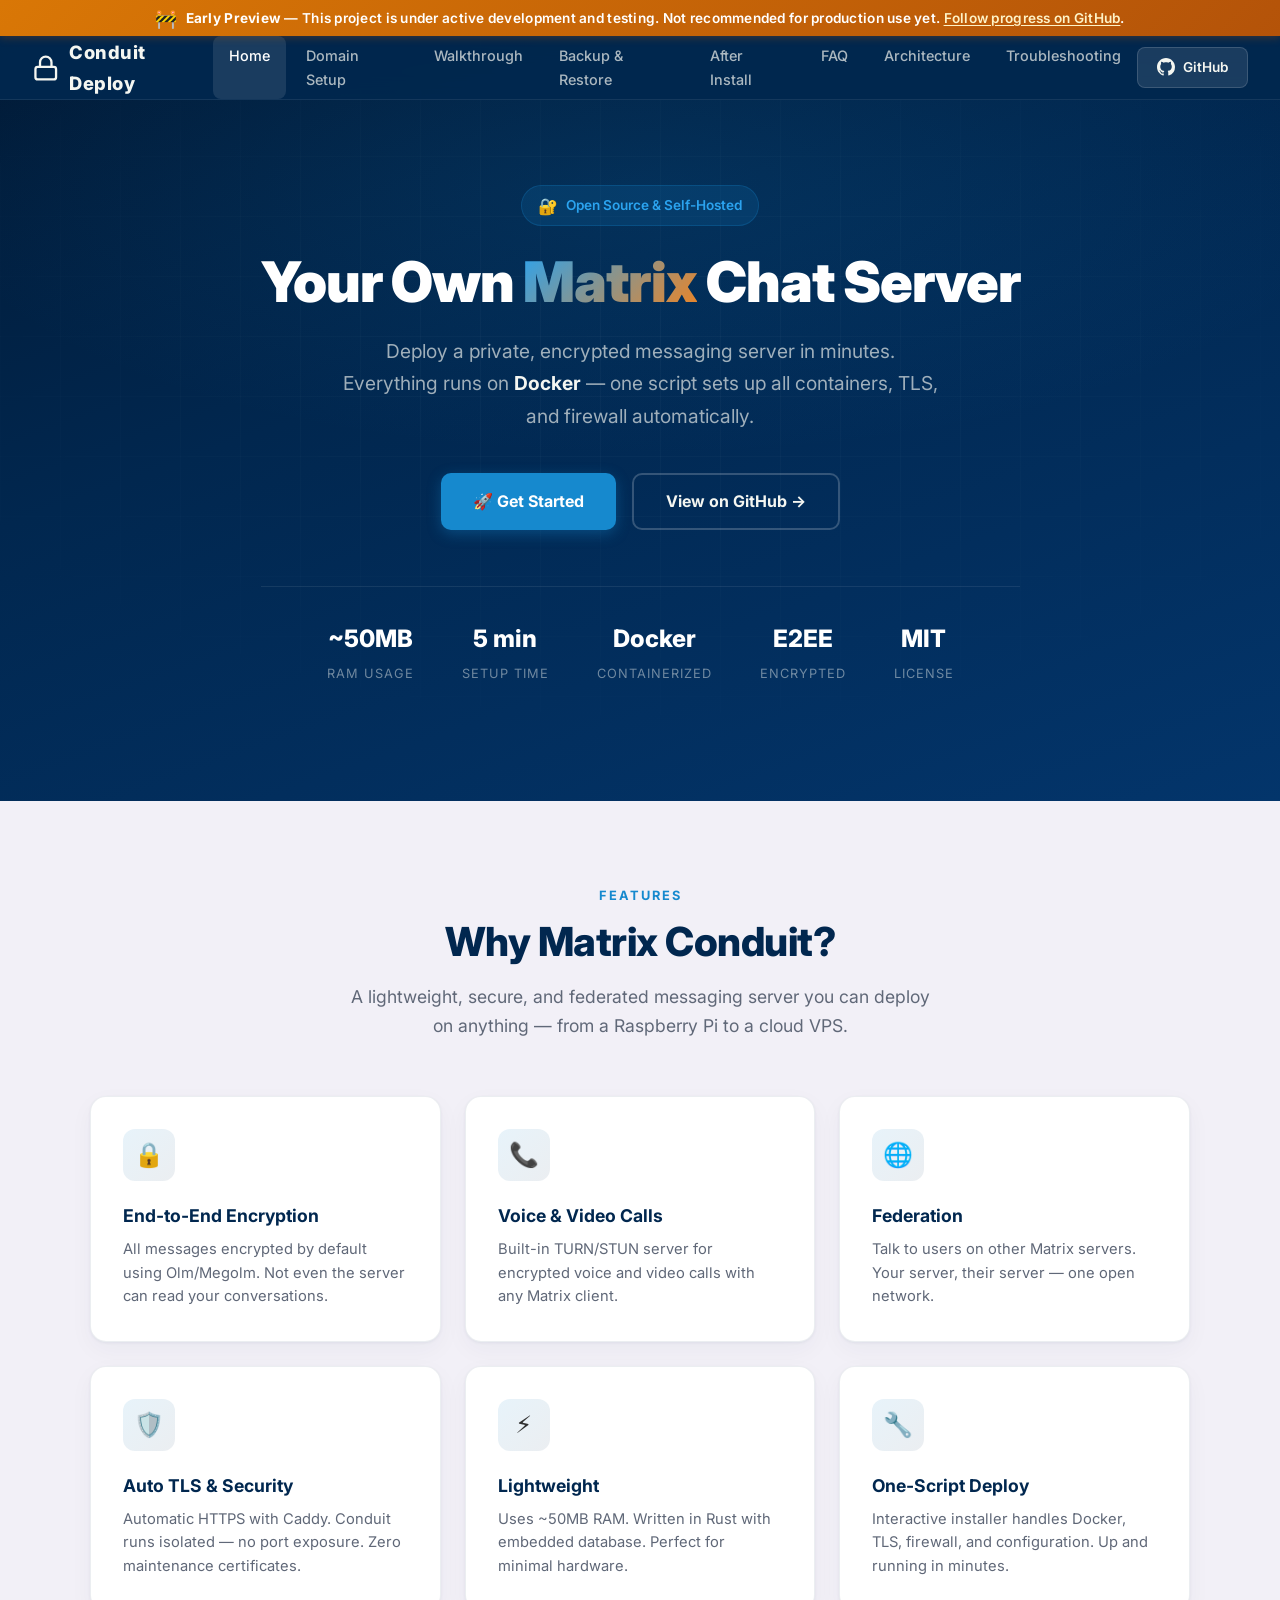
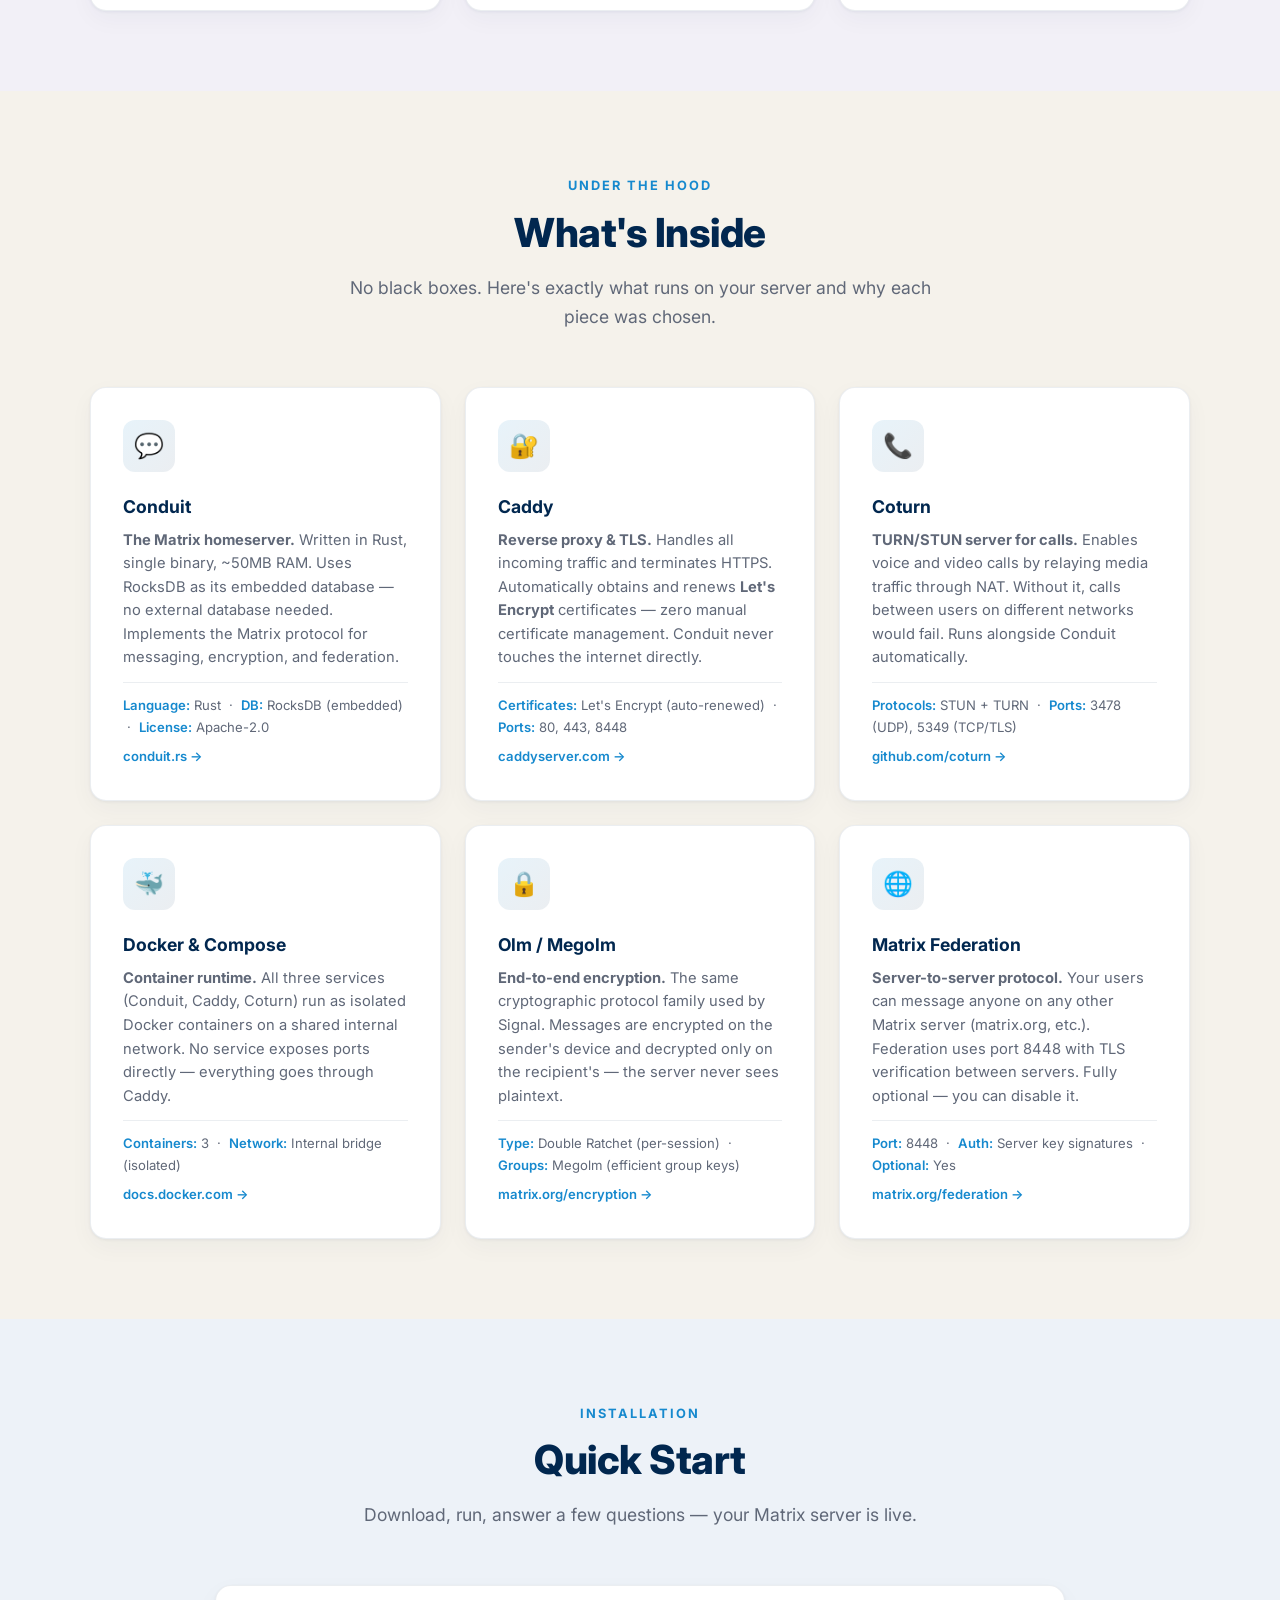
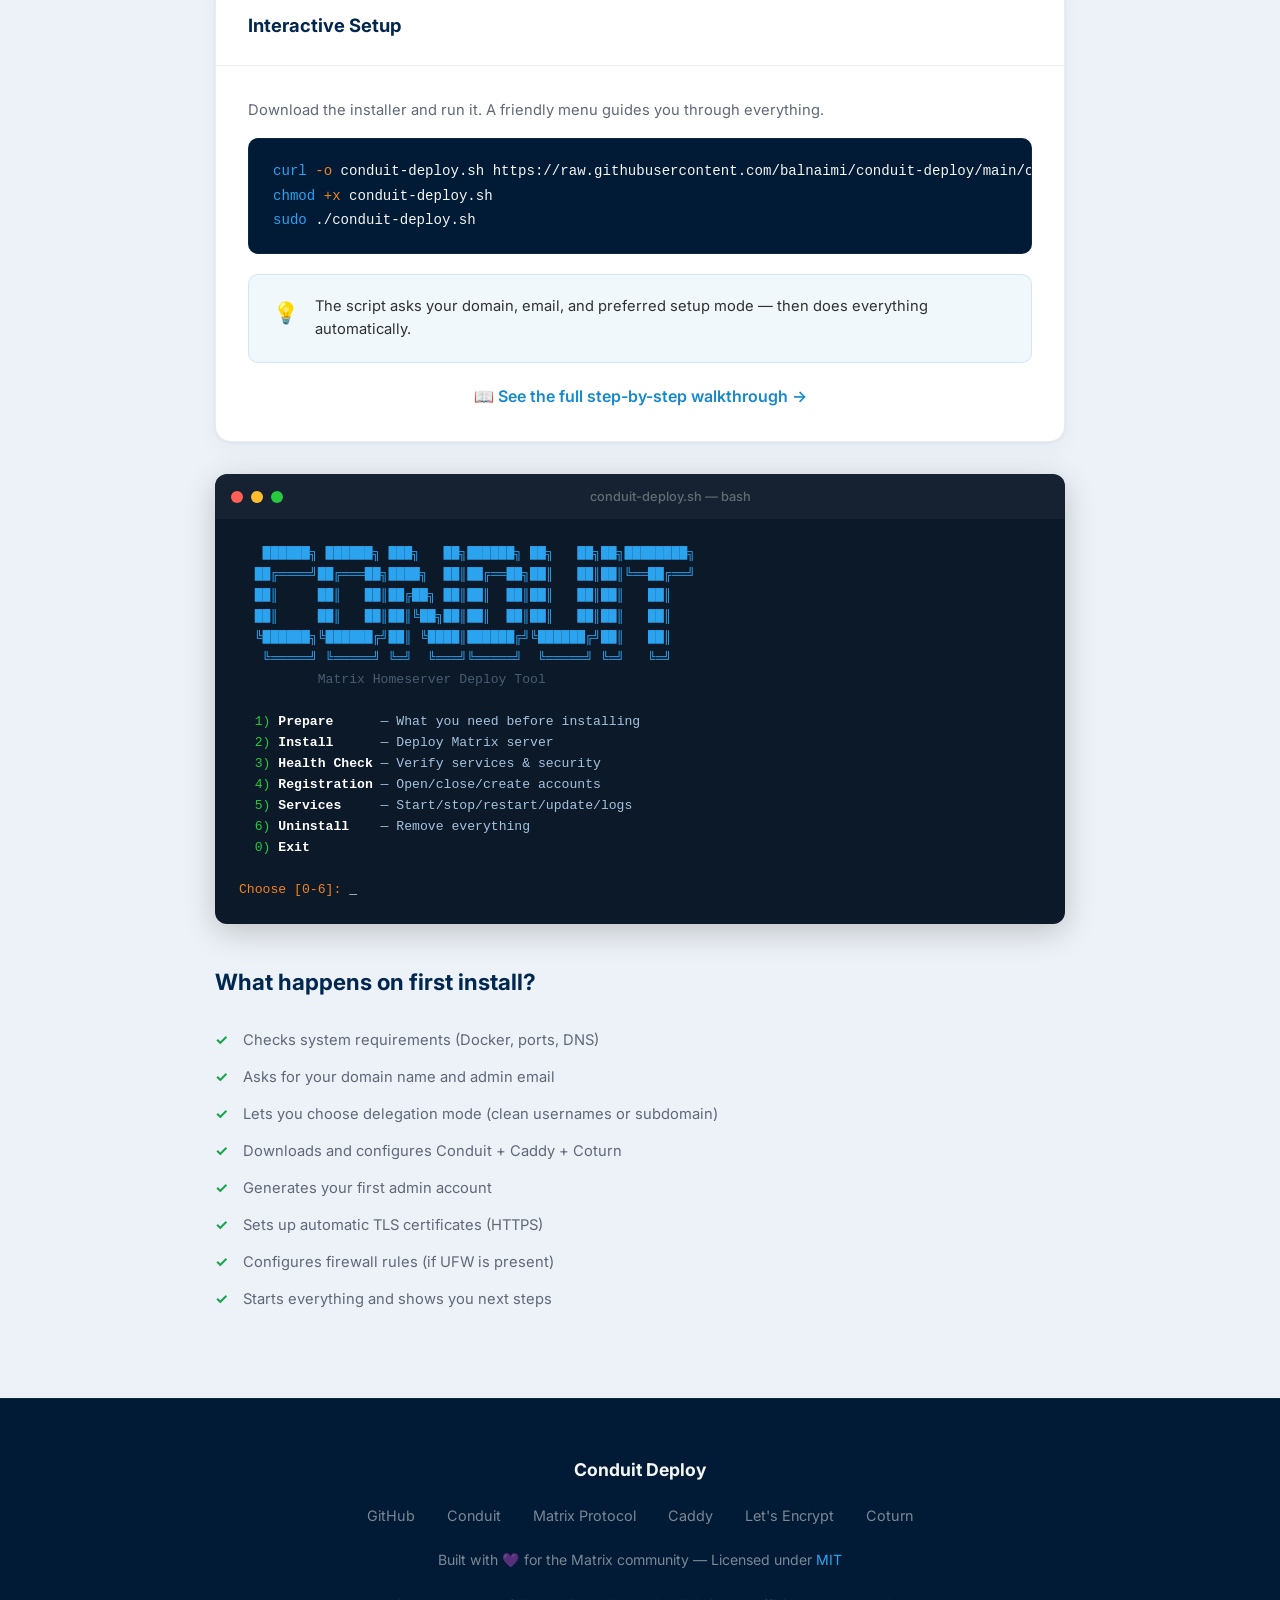
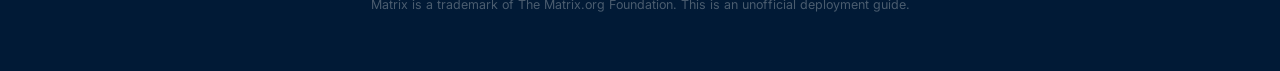
==== docs/index.html @ 2a4eeead "docs: add Backup & Restore page with two scenarios New page covering: - What's in a backup (table of" ====
<!DOCTYPE html>
<html lang="en">
<head>
<meta charset="UTF-8">
<meta name="viewport" content="width=device-width, initial-scale=1.0">
<title>Matrix Conduit Server — Self-Hosted Secure Chat</title>
<meta name="description" content="Deploy your own private Matrix messaging server in minutes. E2EE, voice/video calls, federation — one script, fully automated.">
<link rel="preconnect" href="https://fonts.googleapis.com">
<link rel="preconnect" href="https://fonts.gstatic.com" crossorigin>
<link href="https://fonts.googleapis.com/css2?family=Inter:wght@300;400;500;600;700;800;900&display=swap" rel="stylesheet">
<link rel="stylesheet" href="style.css">
</head>
<body>

<!-- PREVIEW BANNER -->
<div class="preview-banner">
  <span class="banner-icon">🚧</span>
  <span class="banner-text"><strong>Early Preview</strong> — This project is under active development and testing. Not recommended for production use yet. <a href="https://github.com/balnaimi/conduit-deploy">Follow progress on GitHub</a>.</span>
</div>


<!-- NAVBAR -->
<nav class="navbar" id="navbar">
  <div class="nav-brand">
    <svg viewBox="0 0 24 24" fill="none" stroke="currentColor" stroke-width="2" stroke-linecap="round" stroke-linejoin="round"><rect x="3" y="11" width="18" height="11" rx="2" ry="2"/><path d="M7 11V7a5 5 0 0 1 10 0v4"/></svg>
    Conduit Deploy
  </div>
  <div class="nav-links" id="navLinks">
    <a href="index.html" class="active">Home</a>
    <a href="domain.html">Domain Setup</a>
    <a href="walkthrough.html">Walkthrough</a>
    <a href="backup-restore.html">Backup &amp; Restore</a>
    <a href="after-install.html">After Install</a>
    <a href="faq.html">FAQ</a>
    <a href="architecture.html">Architecture</a>
    <a href="troubleshooting.html">Troubleshooting</a>
  </div>
  <a href="https://github.com/balnaimi/conduit-deploy" target="_blank" class="nav-github">
    <svg width="18" height="18" viewBox="0 0 24 24" fill="currentColor"><path d="M12 0C5.37 0 0 5.37 0 12c0 5.31 3.435 9.795 8.205 11.385.6.105.825-.255.825-.57 0-.285-.015-1.23-.015-2.235-3.015.555-3.795-.735-4.035-1.41-.135-.345-.72-1.41-1.23-1.695-.42-.225-1.02-.78-.015-.795.945-.015 1.62.87 1.845 1.23 1.08 1.815 2.805 1.305 3.495.99.105-.78.42-1.305.765-1.605-2.67-.3-5.46-1.335-5.46-5.925 0-1.305.465-2.385 1.23-3.225-.12-.3-.54-1.53.12-3.18 0 0 1.005-.315 3.3 1.23.96-.27 1.98-.405 3-.405s2.04.135 3 .405c2.295-1.56 3.3-1.23 3.3-1.23.66 1.65.24 2.88.12 3.18.765.84 1.23 1.905 1.23 3.225 0 4.605-2.805 5.625-5.475 5.925.435.375.81 1.095.81 2.22 0 1.605-.015 2.895-.015 3.3 0 .315.225.69.825.57A12.02 12.02 0 0024 12c0-6.63-5.37-12-12-12z"/></svg>
    GitHub
  </a>
  <div class="hamburger" id="hamburger" onclick="toggleNav()">
    <span></span><span></span><span></span>
  </div>
</nav>

<!-- HERO -->
<section class="hero" id="hero">
  <div class="hero-grid"></div>
  <div class="hero-content">
    <div class="hero-badge"><span>🔐</span> Open Source & Self-Hosted</div>
    <h1>Your Own <span class="accent">Matrix</span> Chat Server</h1>
    <p class="hero-desc">Deploy a private, encrypted messaging server in minutes. Everything runs on <strong style="color:var(--text-light);">Docker</strong> — one script sets up all containers, TLS, and firewall automatically.</p>
    <div class="hero-actions">
      <a href="#quickstart" class="btn btn-primary">🚀 Get Started</a>
      <a href="https://github.com/balnaimi/conduit-deploy" target="_blank" class="btn btn-outline">View on GitHub →</a>
    </div>
    <div class="hero-stats">
      <div class="hero-stat">
        <div class="hero-stat-value">~50MB</div>
        <div class="hero-stat-label">RAM Usage</div>
      </div>
      <div class="hero-stat">
        <div class="hero-stat-value">5 min</div>
        <div class="hero-stat-label">Setup Time</div>
      </div>
      <div class="hero-stat">
        <div class="hero-stat-value">Docker</div>
        <div class="hero-stat-label">Containerized</div>
      </div>
      <div class="hero-stat">
        <div class="hero-stat-value">E2EE</div>
        <div class="hero-stat-label">Encrypted</div>
      </div>
      <div class="hero-stat">
        <div class="hero-stat-value">MIT</div>
        <div class="hero-stat-label">License</div>
      </div>
    </div>
  </div>
</section>

<!-- FEATURES -->
<section class="section section-soft" id="features">
  <div class="container">
    <div class="section-header">
      <div class="section-label">Features</div>
      <h2 class="section-title">Why Matrix Conduit?</h2>
      <p class="section-desc">A lightweight, secure, and federated messaging server you can deploy on anything — from a Raspberry Pi to a cloud VPS.</p>
    </div>
    <div class="features-grid">
      <div class="feature-card">
        <div class="feature-icon">🔒</div>
        <h3>End-to-End Encryption</h3>
        <p>All messages encrypted by default using Olm/Megolm. Not even the server can read your conversations.</p>
      </div>
      <div class="feature-card">
        <div class="feature-icon">📞</div>
        <h3>Voice & Video Calls</h3>
        <p>Built-in TURN/STUN server for encrypted voice and video calls with any Matrix client.</p>
      </div>
      <div class="feature-card">
        <div class="feature-icon">🌐</div>
        <h3>Federation</h3>
        <p>Talk to users on other Matrix servers. Your server, their server — one open network.</p>
      </div>
      <div class="feature-card">
        <div class="feature-icon">🛡️</div>
        <h3>Auto TLS & Security</h3>
        <p>Automatic HTTPS with Caddy. Conduit runs isolated — no port exposure. Zero maintenance certificates.</p>
      </div>
      <div class="feature-card">
        <div class="feature-icon">⚡</div>
        <h3>Lightweight</h3>
        <p>Uses ~50MB RAM. Written in Rust with embedded database. Perfect for minimal hardware.</p>
      </div>
      <div class="feature-card">
        <div class="feature-icon">🔧</div>
        <h3>One-Script Deploy</h3>
        <p>Interactive installer handles Docker, TLS, firewall, and configuration. Up and running in minutes.</p>
      </div>
    </div>
  </div>
</section>

<!-- TECH STACK -->
<section class="section section-warm" id="stack">
  <div class="container">
    <div class="section-header">
      <div class="section-label">Under the Hood</div>
      <h2 class="section-title">What's Inside</h2>
      <p class="section-desc">No black boxes. Here's exactly what runs on your server and why each piece was chosen.</p>
    </div>
    <div class="features-grid">
      <div class="feature-card">
        <div class="feature-icon">💬</div>
        <h3>Conduit</h3>
        <p><strong>The Matrix homeserver.</strong> Written in Rust, single binary, ~50MB RAM. Uses RocksDB as its embedded database — no external database needed. Implements the Matrix protocol for messaging, encryption, and federation.</p>
        <div style="margin-top:0.75rem;padding-top:0.75rem;border-top:1px solid var(--card-border);font-size:0.82rem;color:var(--text-dim);">
          <span style="color:var(--blue);font-weight:600;">Language:</span> Rust &nbsp;·&nbsp;
          <span style="color:var(--blue);font-weight:600;">DB:</span> RocksDB (embedded) &nbsp;·&nbsp;
          <span style="color:var(--blue);font-weight:600;">License:</span> Apache-2.0
          <div style="margin-top:0.5rem;"><a href="https://conduit.rs/" target="_blank" style="color:var(--blue);text-decoration:none;font-weight:600;">conduit.rs →</a></div>
        </div>
      </div>
      <div class="feature-card">
        <div class="feature-icon">🔐</div>
        <h3>Caddy</h3>
        <p><strong>Reverse proxy & TLS.</strong> Handles all incoming traffic and terminates HTTPS. Automatically obtains and renews <strong>Let's Encrypt</strong> certificates — zero manual certificate management. Conduit never touches the internet directly.</p>
        <div style="margin-top:0.75rem;padding-top:0.75rem;border-top:1px solid var(--card-border);font-size:0.82rem;color:var(--text-dim);">
          <span style="color:var(--blue);font-weight:600;">Certificates:</span> Let's Encrypt (auto-renewed) &nbsp;·&nbsp;
          <span style="color:var(--blue);font-weight:600;">Ports:</span> 80, 443, 8448
          <div style="margin-top:0.5rem;"><a href="https://caddyserver.com/" target="_blank" style="color:var(--blue);text-decoration:none;font-weight:600;">caddyserver.com →</a></div>
        </div>
      </div>
      <div class="feature-card">
        <div class="feature-icon">📞</div>
        <h3>Coturn</h3>
        <p><strong>TURN/STUN server for calls.</strong> Enables voice and video calls by relaying media traffic through NAT. Without it, calls between users on different networks would fail. Runs alongside Conduit automatically.</p>
        <div style="margin-top:0.75rem;padding-top:0.75rem;border-top:1px solid var(--card-border);font-size:0.82rem;color:var(--text-dim);">
          <span style="color:var(--blue);font-weight:600;">Protocols:</span> STUN + TURN &nbsp;·&nbsp;
          <span style="color:var(--blue);font-weight:600;">Ports:</span> 3478 (UDP), 5349 (TCP/TLS)
          <div style="margin-top:0.5rem;"><a href="https://github.com/coturn/coturn" target="_blank" style="color:var(--blue);text-decoration:none;font-weight:600;">github.com/coturn →</a></div>
        </div>
      </div>
      <div class="feature-card">
        <div class="feature-icon">🐳</div>
        <h3>Docker & Compose</h3>
        <p><strong>Container runtime.</strong> All three services (Conduit, Caddy, Coturn) run as isolated Docker containers on a shared internal network. No service exposes ports directly — everything goes through Caddy.</p>
        <div style="margin-top:0.75rem;padding-top:0.75rem;border-top:1px solid var(--card-border);font-size:0.82rem;color:var(--text-dim);">
          <span style="color:var(--blue);font-weight:600;">Containers:</span> 3 &nbsp;·&nbsp;
          <span style="color:var(--blue);font-weight:600;">Network:</span> Internal bridge (isolated)
          <div style="margin-top:0.5rem;"><a href="https://docs.docker.com/compose/" target="_blank" style="color:var(--blue);text-decoration:none;font-weight:600;">docs.docker.com →</a></div>
        </div>
      </div>
      <div class="feature-card">
        <div class="feature-icon">🔒</div>
        <h3>Olm / Megolm</h3>
        <p><strong>End-to-end encryption.</strong> The same cryptographic protocol family used by Signal. Messages are encrypted on the sender's device and decrypted only on the recipient's — the server never sees plaintext.</p>
        <div style="margin-top:0.75rem;padding-top:0.75rem;border-top:1px solid var(--card-border);font-size:0.82rem;color:var(--text-dim);">
          <span style="color:var(--blue);font-weight:600;">Type:</span> Double Ratchet (per-session) &nbsp;·&nbsp;
          <span style="color:var(--blue);font-weight:600;">Groups:</span> Megolm (efficient group keys)
          <div style="margin-top:0.5rem;"><a href="https://matrix.org/docs/matrix-concepts/end-to-end-encryption/" target="_blank" style="color:var(--blue);text-decoration:none;font-weight:600;">matrix.org/encryption →</a></div>
        </div>
      </div>
      <div class="feature-card">
        <div class="feature-icon">🌐</div>
        <h3>Matrix Federation</h3>
        <p><strong>Server-to-server protocol.</strong> Your users can message anyone on any other Matrix server (matrix.org, etc.). Federation uses port 8448 with TLS verification between servers. Fully optional — you can disable it.</p>
        <div style="margin-top:0.75rem;padding-top:0.75rem;border-top:1px solid var(--card-border);font-size:0.82rem;color:var(--text-dim);">
          <span style="color:var(--blue);font-weight:600;">Port:</span> 8448 &nbsp;·&nbsp;
          <span style="color:var(--blue);font-weight:600;">Auth:</span> Server key signatures &nbsp;·&nbsp;
          <span style="color:var(--blue);font-weight:600;">Optional:</span> Yes
          <div style="margin-top:0.5rem;"><a href="https://matrix.org/docs/matrix-concepts/elements-of-matrix/#federation" target="_blank" style="color:var(--blue);text-decoration:none;font-weight:600;">matrix.org/federation →</a></div>
        </div>
      </div>
    </div>
  </div>
</section>

<!-- QUICK START -->
<section class="section section-cool" id="quickstart">
  <div class="container-sm">
    <div class="section-header">
      <div class="section-label">Installation</div>
      <h2 class="section-title">Quick Start</h2>
      <p class="section-desc">Download, run, answer a few questions — your Matrix server is live.</p>
    </div>

    <div class="install-card">
      <div class="install-card-header">
        <h3>Interactive Setup</h3>
      </div>
      <div class="install-card-body">
        <p style="color:var(--text-dim);margin-bottom:1rem;font-size:0.92rem;">Download the installer and run it. A friendly menu guides you through everything.</p>
        <pre class="code-block"><span class="cmd">curl</span> <span class="flag">-o</span> conduit-deploy.sh https://raw.githubusercontent.com/balnaimi/conduit-deploy/main/conduit-deploy.sh
<span class="cmd">chmod</span> <span class="flag">+x</span> conduit-deploy.sh
<span class="cmd">sudo</span> ./conduit-deploy.sh</pre>
        <div class="callout callout-info">
          <div class="callout-icon">💡</div>
          <div>The script asks your domain, email, and preferred setup mode — then does everything automatically.</div>
        </div>
        <div style="margin-top:1rem;text-align:center;">
          <a href="walkthrough.html" style="color:var(--blue);font-weight:600;">📖 See the full step-by-step walkthrough →</a>
        </div>
      </div>
    </div>

    <div class="terminal">
      <div class="terminal-bar">
        <div class="terminal-dot red"></div>
        <div class="terminal-dot yellow"></div>
        <div class="terminal-dot green"></div>
        <div class="terminal-title">conduit-deploy.sh — bash</div>
      </div>
      <div class="terminal-body"><span class="t-blue">   ██████╗ ██████╗ ███╗   ██╗██████╗ ██╗   ██╗██╗████████╗</span>
<span class="t-blue">  ██╔════╝██╔═══██╗████╗  ██║██╔══██╗██║   ██║██║╚══██╔══╝</span>
<span class="t-blue">  ██║     ██║   ██║██╔██╗ ██║██║  ██║██║   ██║██║   ██║</span>
<span class="t-blue">  ██║     ██║   ██║██║╚██╗██║██║  ██║██║   ██║██║   ██║</span>
<span class="t-blue">  ╚██████╗╚██████╔╝██║ ╚████║██████╔╝╚██████╔╝██║   ██║</span>
<span class="t-blue">   ╚═════╝ ╚═════╝ ╚═╝  ╚═══╝╚═════╝  ╚═════╝ ╚═╝   ╚═╝</span>
          <span class="t-dim">Matrix Homeserver Deploy Tool</span>

  <span class="t-green">1)</span> <span class="t-white">Prepare</span>      — What you need before installing
  <span class="t-green">2)</span> <span class="t-white">Install</span>      — Deploy Matrix server
  <span class="t-green">3)</span> <span class="t-white">Health Check</span> — Verify services & security
  <span class="t-green">4)</span> <span class="t-white">Registration</span> — Open/close/create accounts
  <span class="t-green">5)</span> <span class="t-white">Services</span>     — Start/stop/restart/update/logs
  <span class="t-green">6)</span> <span class="t-white">Uninstall</span>    — Remove everything
  <span class="t-green">0)</span> <span class="t-white">Exit</span>

<span class="t-orange">Choose [0-6]:</span> <span class="t-white">_</span></div>
    </div>

    <h3 class="subtitle">What happens on first install?</h3>
    <ul class="checklist">
      <li>Checks system requirements (Docker, ports, DNS)</li>
      <li>Asks for your domain name and admin email</li>
      <li>Lets you choose delegation mode (clean usernames or subdomain)</li>
      <li>Downloads and configures Conduit + Caddy + Coturn</li>
      <li>Generates your first admin account</li>
      <li>Sets up automatic TLS certificates (HTTPS)</li>
      <li>Configures firewall rules (if UFW is present)</li>
      <li>Starts everything and shows you next steps</li>
    </ul>
  </div>
</section>

<!-- FOOTER -->
<footer class="footer">
  <div class="footer-brand">Conduit Deploy</div>
  <div class="footer-links">
    <a href="https://github.com/balnaimi/conduit-deploy" target="_blank">GitHub</a>
    <a href="https://conduit.rs/" target="_blank">Conduit</a>
    <a href="https://matrix.org/" target="_blank">Matrix Protocol</a>
    <a href="https://caddyserver.com/" target="_blank">Caddy</a>
    <a href="https://letsencrypt.org/" target="_blank">Let's Encrypt</a>
    <a href="https://github.com/coturn/coturn" target="_blank">Coturn</a>
  </div>
  <p style="font-size:0.88rem;">Built with 💜 for the Matrix community — Licensed under <a href="https://opensource.org/licenses/MIT" target="_blank">MIT</a></p>
  <p class="footer-copy">Matrix is a trademark of The Matrix.org Foundation. This is an unofficial deployment guide.</p>
</footer>

<div class="toast" id="toast"></div>

<script>
// NAVBAR SCROLL
const navbar = document.getElementById('navbar');
window.addEventListener('scroll', () => {
  navbar.classList.toggle('scrolled', window.scrollY > 20);
});

// MOBILE NAV
function toggleNav() {
  document.getElementById('navLinks').classList.toggle('open');
}

// SMOOTH SCROLL (close mobile nav)
document.querySelectorAll('.nav-links a').forEach(a => {
  a.addEventListener('click', () => {
    document.getElementById('navLinks').classList.remove('open');
  });
});

// COPY BUTTONS
document.addEventListener('DOMContentLoaded', () => {
  document.querySelectorAll('.code-block').forEach(block => {
    const btn = document.createElement('button');
    btn.className = 'copy-btn';
    btn.textContent = '📋 Copy';
    btn.onclick = () => {
      const text = block.textContent.replace('📋 Copy', '').replace('✅ Copied!', '').trim();
      navigator.clipboard.writeText(text).then(() => {
        btn.textContent = '✅ Copied!';
        setTimeout(() => { btn.textContent = '📋 Copy'; }, 2000);
      });
    };
    block.appendChild(btn);
  });
});

// TOAST
function showToast(msg) {
  const t = document.getElementById('toast');
  t.textContent = msg;
  t.classList.add('show');
  setTimeout(() => t.classList.remove('show'), 2500);
}
</script>
</body>
</html>
---- docs/style.css ----
:root {
  --navy: #01274f;
  --navy-deep: #011a36;
  --navy-light: #03356b;
  --blue: #1689ce;
  --blue-light: #2ba3ef;
  --blue-dim: #0e6aa3;
  --blue-glow: rgba(22,137,206,0.15);
  --orange: #d46e13;
  --orange-light: #f08422;
  --bg: #f8f7fc;
  --bg-alt: #f0edf6;
  --bg-warm: #f5f2eb;
  --bg-cool: #edf2f8;
  --bg-soft: #f2f0f7;
  --bg-dark: #01274f;
  --card-bg: #ffffff;
  --card-border: rgba(1,39,79,0.08);
  --card-shadow: 0 1px 3px rgba(1,39,79,0.06), 0 8px 24px rgba(1,39,79,0.04);
  --card-shadow-hover: 0 4px 12px rgba(1,39,79,0.08), 0 16px 40px rgba(1,39,79,0.08);
  --text: #303030;
  --text-dim: #606878;
  --text-light: #F4F6F1;
  --success: #16a34a;
  --danger: #dc2626;
  --warning: #d97706;
  --radius: 12px;
  --radius-lg: 16px;
  /* Preview banner height — set to 0 when removing banner from all pages */
  --banner-h: 36px;
}
.preview-banner {
  background: linear-gradient(135deg, #d97706 0%, #b45309 100%);
  color: #fff;
  text-align: center;
  padding: 0.6rem 1.5rem;
  font-size: 0.85rem;
  font-weight: 600;
  letter-spacing: 0.02em;
  position: fixed;
  top: 0;
  left: 0;
  right: 0;
  height: var(--banner-h);
  z-index: 1001;
  box-shadow: 0 2px 8px rgba(180,83,9,0.3);
  display: flex;
  align-items: center;
  justify-content: center;
}

/* Offset inline padding-tops on all pages for the banner */
.preview-banner ~ * [style*="padding-top"] {
  scroll-margin-top: var(--banner-h);
}
body {
  padding-top: var(--banner-h, 0);
}

.preview-banner .banner-icon {
  margin-right: 0.5rem;
  font-size: 1.1rem;
}
.preview-banner .banner-text {
  display: inline;
}
.preview-banner a {
  color: #fef3c7;
  text-decoration: underline;
  text-underline-offset: 2px;
}
.preview-banner a:hover {
  color: #fff;
}

* { margin: 0; padding: 0; box-sizing: border-box; }
html { scroll-behavior: smooth; }

body {
  background: var(--bg);
  color: var(--text);
  font-family: 'Inter', system-ui, -apple-system, sans-serif;
  line-height: 1.65;
  min-height: 100vh;
  -webkit-font-smoothing: antialiased;
}

a { color: var(--blue); text-decoration: none; }
a:hover { color: var(--blue-light); text-decoration: underline; }

/* ============================================
   NAVBAR
   ============================================ */
.navbar {
  position: fixed;
  top: var(--banner-h, 0); /* Below preview banner — set --banner-h to 0 when removing banner */
  left: 0;
  right: 0;
  z-index: 100;
  background: rgba(1,39,79,0.95);
  backdrop-filter: blur(12px);
  border-bottom: 1px solid rgba(255,255,255,0.08);
  padding: 0 2rem;
  height: 64px;
  display: flex;
  align-items: center;
  justify-content: space-between;
  transition: all 0.3s;
}
.navbar.scrolled {
  box-shadow: 0 4px 20px rgba(0,0,0,0.15);
}
.nav-brand {
  display: flex;
  align-items: center;
  gap: 0.6rem;
  font-weight: 800;
  font-size: 1.15rem;
  color: var(--text-light);
  letter-spacing: 0.5px;
}
.nav-brand svg {
  width: 28px;
  height: 28px;
}
.nav-links {
  display: flex;
  gap: 0.25rem;
}
.nav-links a {
  color: rgba(244,246,241,0.7);
  padding: 0.5rem 1rem;
  border-radius: 8px;
  font-size: 0.9rem;
  font-weight: 500;
  transition: all 0.2s;
  text-decoration: none;
}
.nav-links a:hover, .nav-links a.active {
  color: #fff;
  background: rgba(255,255,255,0.1);
  text-decoration: none;
}
.nav-github {
  display: inline-flex;
  align-items: center;
  gap: 0.5rem;
  padding: 0.5rem 1.2rem;
  background: rgba(255,255,255,0.1);
  border: 1px solid rgba(255,255,255,0.15);
  border-radius: 8px;
  color: var(--text-light) !important;
  font-weight: 600;
  font-size: 0.85rem;
  transition: all 0.2s;
}
.nav-github:hover {
  background: rgba(255,255,255,0.18);
  text-decoration: none !important;
}
.hamburger {
  display: none;
  flex-direction: column;
  gap: 5px;
  cursor: pointer;
  padding: 4px;
}
.hamburger span {
  display: block;
  width: 24px;
  height: 2px;
  background: var(--text-light);
  border-radius: 2px;
  transition: all 0.3s;
}

/* ============================================
   HERO
   ============================================ */
.hero {
  position: relative;
  min-height: 85vh;
  display: flex;
  align-items: center;
  justify-content: center;
  text-align: center;
  padding: 6rem 2rem 4rem;
  background: linear-gradient(160deg, var(--navy-deep) 0%, var(--navy) 40%, var(--navy-light) 100%);
  overflow: hidden;
}
.hero::before {
  content: '';
  position: absolute;
  inset: 0;
  background: radial-gradient(ellipse 80% 50% at 50% 20%, rgba(22,137,206,0.12) 0%, transparent 70%);
}
.hero-grid {
  position: absolute;
  inset: 0;
  background-image:
    linear-gradient(rgba(255,255,255,0.03) 1px, transparent 1px),
    linear-gradient(90deg, rgba(255,255,255,0.03) 1px, transparent 1px);
  background-size: 60px 60px;
  mask-image: radial-gradient(ellipse 70% 60% at 50% 40%, black, transparent);
}
.hero-content {
  position: relative;
  z-index: 2;
  max-width: 800px;
}
.hero-badge {
  display: inline-flex;
  align-items: center;
  gap: 0.5rem;
  padding: 0.4rem 1rem;
  background: rgba(22,137,206,0.15);
  border: 1px solid rgba(22,137,206,0.25);
  border-radius: 100px;
  color: var(--blue-light);
  font-size: 0.85rem;
  font-weight: 600;
  margin-bottom: 1.5rem;
}
.hero-badge span { font-size: 1rem; }
.hero h1 {
  font-size: 3.5rem;
  font-weight: 900;
  color: #fff;
  line-height: 1.15;
  margin-bottom: 1.25rem;
  letter-spacing: -1px;
}
.hero h1 .accent {
  background: linear-gradient(135deg, var(--blue-light), var(--orange-light));
  -webkit-background-clip: text;
  -webkit-text-fill-color: transparent;
  background-clip: text;
}
.hero-desc {
  font-size: 1.2rem;
  color: rgba(244,246,241,0.65);
  max-width: 600px;
  margin: 0 auto 2.5rem;
  font-weight: 400;
  line-height: 1.7;
}
.hero-actions {
  display: flex;
  gap: 1rem;
  justify-content: center;
  flex-wrap: wrap;
}
.btn {
  display: inline-flex;
  align-items: center;
  gap: 0.5rem;
  padding: 0.85rem 2rem;
  border-radius: 10px;
  font-size: 1rem;
  font-weight: 700;
  cursor: pointer;
  border: none;
  transition: all 0.25s;
  text-decoration: none;
}
.btn-primary {
  background: var(--blue);
  color: #fff;
  box-shadow: 0 4px 14px rgba(22,137,206,0.35);
}
.btn-primary:hover {
  background: var(--blue-light);
  transform: translateY(-2px);
  box-shadow: 0 6px 20px rgba(22,137,206,0.4);
  color: #fff;
  text-decoration: none;
}
.btn-outline {
  background: transparent;
  color: var(--text-light);
  border: 2px solid rgba(255,255,255,0.2);
}
.btn-outline:hover {
  border-color: rgba(255,255,255,0.4);
  background: rgba(255,255,255,0.05);
  color: #fff;
  text-decoration: none;
}
.hero-stats {
  display: flex;
  justify-content: center;
  gap: 3rem;
  margin-top: 3.5rem;
  padding-top: 2rem;
  border-top: 1px solid rgba(255,255,255,0.08);
}
.hero-stat {
  text-align: center;
}
.hero-stat-value {
  font-size: 1.5rem;
  font-weight: 800;
  color: #fff;
}
.hero-stat-label {
  font-size: 0.8rem;
  color: rgba(244,246,241,0.45);
  text-transform: uppercase;
  letter-spacing: 1px;
  margin-top: 0.25rem;
}

/* ============================================
   SECTIONS
   ============================================ */
.section {
  padding: 5rem 2rem;
}
.section-alt {
  background: var(--bg-alt);
}
.section-warm {
  background: var(--bg-warm);
}
.section-cool {
  background: var(--bg-cool);
}
.section-soft {
  background: var(--bg-soft);
}
.section-dark {
  background: var(--navy);
  color: var(--text-light);
}
.container {
  max-width: 1100px;
  margin: 0 auto;
}
.container-sm {
  max-width: 850px;
  margin: 0 auto;
}
.section-header {
  text-align: center;
  margin-bottom: 3.5rem;
}
.section-label {
  display: inline-block;
  font-size: 0.8rem;
  font-weight: 700;
  text-transform: uppercase;
  letter-spacing: 2px;
  color: var(--blue);
  margin-bottom: 0.75rem;
}
.section-dark .section-label { color: var(--blue-light); }
.section-title {
  font-size: 2.5rem;
  font-weight: 800;
  color: var(--navy);
  line-height: 1.2;
  letter-spacing: -0.5px;
}
.section-dark .section-title { color: #fff; }
.section-desc {
  font-size: 1.1rem;
  color: var(--text-dim);
  max-width: 600px;
  margin: 1rem auto 0;
}
.section-dark .section-desc { color: rgba(244,246,241,0.6); }

/* ============================================
   FEATURE CARDS
   ============================================ */
.features-grid {
  display: grid;
  grid-template-columns: repeat(3, 1fr);
  gap: 1.5rem;
}
.feature-card {
  background: var(--card-bg);
  border: 1px solid var(--card-border);
  border-radius: var(--radius-lg);
  padding: 2rem;
  transition: all 0.3s;
  box-shadow: var(--card-shadow);
}
.feature-card:hover {
  transform: translateY(-4px);
  box-shadow: var(--card-shadow-hover);
  border-color: rgba(22,137,206,0.2);
}
.feature-icon {
  width: 52px;
  height: 52px;
  border-radius: 12px;
  display: flex;
  align-items: center;
  justify-content: center;
  font-size: 1.5rem;
  margin-bottom: 1.25rem;
  background: linear-gradient(135deg, rgba(22,137,206,0.1), rgba(1,39,79,0.08));
}
.feature-card h3 {
  font-size: 1.1rem;
  font-weight: 700;
  color: var(--navy);
  margin-bottom: 0.5rem;
}
.feature-card p {
  font-size: 0.92rem;
  color: var(--text-dim);
  line-height: 1.6;
}

/* ============================================
   QUICK START
   ============================================ */
.install-card {
  background: var(--card-bg);
  border: 1px solid var(--card-border);
  border-radius: var(--radius-lg);
  overflow: hidden;
  box-shadow: var(--card-shadow);
  margin-bottom: 2rem;
}
.install-card-header {
  padding: 1.5rem 2rem;
  border-bottom: 1px solid var(--card-border);
  display: flex;
  align-items: center;
  gap: 0.75rem;
}
.install-card-header h3 {
  font-size: 1.15rem;
  font-weight: 700;
  color: var(--navy);
}
.install-card-header .badge {
  font-size: 0.7rem;
  font-weight: 700;
  text-transform: uppercase;
  padding: 0.2rem 0.6rem;
  border-radius: 6px;
  background: rgba(22,137,206,0.1);
  color: var(--blue);
  letter-spacing: 0.5px;
}
.install-card-body {
  padding: 2rem;
}

/* ============================================
   CODE BLOCKS
   ============================================ */
.code-block {
  background: var(--navy-deep);
  border: 1px solid rgba(255,255,255,0.06);
  border-radius: 10px;
  padding: 1.25rem 1.5rem;
  font-family: 'JetBrains Mono', 'Fira Code', 'Consolas', monospace;
  font-size: 0.88rem;
  color: var(--text-light);
  white-space: pre;
  overflow-x: auto;
  line-height: 1.75;
  margin: 1rem 0;
  position: relative;
}
.code-block .comment { color: rgba(244,246,241,0.35); }
.code-block .cmd { color: var(--blue-light); }
.code-block .flag { color: var(--orange-light); }
.copy-btn {
  position: absolute;
  top: 0.75rem;
  right: 0.75rem;
  background: rgba(255,255,255,0.08);
  border: 1px solid rgba(255,255,255,0.1);
  color: rgba(244,246,241,0.6);
  padding: 0.35rem 0.7rem;
  border-radius: 6px;
  font-size: 0.75rem;
  font-weight: 600;
  cursor: pointer;
  opacity: 0;
  transition: all 0.2s;
}
.code-block:hover .copy-btn { opacity: 1; }
.copy-btn:hover {
  background: var(--blue);
  color: #fff;
  border-color: var(--blue);
}

/* ============================================
   TERMINAL PREVIEW
   ============================================ */
.terminal {
  background: #0c1929;
  border-radius: 12px;
  overflow: hidden;
  box-shadow: 0 8px 32px rgba(0,0,0,0.2);
  margin: 1.5rem 0;
}
.terminal-bar {
  display: flex;
  align-items: center;
  padding: 0.75rem 1rem;
  background: rgba(255,255,255,0.04);
  gap: 0.5rem;
}
.terminal-dot {
  width: 12px;
  height: 12px;
  border-radius: 50%;
}
.terminal-dot.red { background: #ff5f57; }
.terminal-dot.yellow { background: #febc2e; }
.terminal-dot.green { background: #28c840; }
.terminal-title {
  flex: 1;
  text-align: center;
  color: rgba(244,246,241,0.35);
  font-size: 0.8rem;
  font-weight: 500;
}
.terminal-body {
  padding: 1.5rem;
  font-family: 'JetBrains Mono', 'Fira Code', 'Consolas', monospace;
  font-size: 0.82rem;
  color: #a4c3e0;
  line-height: 1.6;
  white-space: pre;
  overflow-x: auto;
}
.terminal-body .t-blue { color: var(--blue-light); }
.terminal-body .t-green { color: #28c840; }
.terminal-body .t-orange { color: var(--orange-light); }
.terminal-body .t-dim { color: rgba(164,195,224,0.4); }
.terminal-body .t-white { color: #fff; font-weight: 600; }

/* ============================================
   TABLES
   ============================================ */
.table-wrap {
  background: var(--card-bg);
  border: 1px solid var(--card-border);
  border-radius: var(--radius);
  overflow: hidden;
  box-shadow: var(--card-shadow);
  margin: 1.5rem 0;
}
.table-wrap table {
  width: 100%;
  border-collapse: collapse;
}
.table-wrap th {
  background: var(--bg-alt);
  color: var(--navy);
  padding: 0.85rem 1.25rem;
  text-align: left;
  font-weight: 700;
  font-size: 0.85rem;
  text-transform: uppercase;
  letter-spacing: 0.5px;
  border-bottom: 2px solid var(--card-border);
}
.table-wrap td {
  padding: 0.85rem 1.25rem;
  border-bottom: 1px solid rgba(0,0,0,0.04);
  font-size: 0.92rem;
}
.table-wrap tr:last-child td { border-bottom: none; }
.table-wrap code {
  background: rgba(1,39,79,0.06);
  padding: 2px 8px;
  border-radius: 5px;
  font-family: 'JetBrains Mono', monospace;
  font-size: 0.82rem;
  color: var(--navy);
}
.section-dark .table-wrap {
  background: rgba(255,255,255,0.04);
  border-color: rgba(255,255,255,0.08);
}
.section-dark .table-wrap th {
  background: rgba(255,255,255,0.06);
  color: var(--text-light);
  border-bottom-color: rgba(255,255,255,0.08);
}
.section-dark .table-wrap td {
  color: rgba(244,246,241,0.85);
  border-bottom-color: rgba(255,255,255,0.04);
}
.section-dark .table-wrap code {
  background: rgba(255,255,255,0.1);
  color: #8ec8f0;
}
.section-dark .code-block {
  background: rgba(0,0,0,0.35);
}
.section-dark .code-block .comment {
  color: rgba(244,246,241,0.5);
}
.section-dark .code-block .cmd {
  color: #7ec8f0;
}
.section-dark .callout {
  color: rgba(244,246,241,0.8);
}
.section-dark .callout-info {
  background: rgba(22,137,206,0.1);
  border-color: rgba(22,137,206,0.25);
}
.section-dark .callout-info strong {
  color: #8ec8f0;
}
.section-dark .callout-warn {
  background: rgba(217,119,6,0.1);
  border-color: rgba(217,119,6,0.25);
}
.section-dark .callout-warn strong {
  color: #f0b060;
}
.section-dark .callout-danger {
  background: rgba(220,38,38,0.1);
  border-color: rgba(220,38,38,0.25);
}
.section-dark .callout-danger strong {
  color: #f08080;
}

/* ============================================
   INFO BOXES
   ============================================ */
.callout {
  display: flex;
  gap: 1rem;
  padding: 1.25rem 1.5rem;
  border-radius: 10px;
  margin: 1.25rem 0;
  font-size: 0.92rem;
  line-height: 1.6;
}
.callout-icon {
  font-size: 1.3rem;
  flex-shrink: 0;
  margin-top: 1px;
}
.callout-info {
  background: rgba(22,137,206,0.06);
  border: 1px solid rgba(22,137,206,0.15);
}
.callout-warn {
  background: rgba(217,119,6,0.06);
  border: 1px solid rgba(217,119,6,0.15);
}
.callout-danger {
  background: rgba(220,38,38,0.06);
  border: 1px solid rgba(220,38,38,0.15);
}
.callout-info strong { color: var(--blue); }
.callout-warn strong { color: var(--warning); }
.callout-danger strong { color: var(--danger); }

/* ============================================
   OPTION CARDS
   ============================================ */
.option-card {
  background: var(--card-bg);
  border: 1px solid var(--card-border);
  border-radius: var(--radius-lg);
  padding: 2rem;
  margin-bottom: 1.5rem;
  box-shadow: var(--card-shadow);
}
.option-card h3 {
  font-size: 1.15rem;
  font-weight: 700;
  color: var(--navy);
  margin-bottom: 0.5rem;
}
.option-card .desc {
  font-size: 0.92rem;
  color: var(--text-dim);
  margin-bottom: 1rem;
}
.checklist {
  list-style: none;
  padding: 0;
}
.checklist li {
  padding: 0.4rem 0;
  padding-left: 1.75rem;
  position: relative;
  font-size: 0.92rem;
  color: var(--text-dim);
}
.checklist li::before {
  content: '✓';
  position: absolute;
  left: 0;
  color: var(--success);
  font-weight: 700;
}

/* ============================================
   COMPARISON TABLE
   ============================================ */
.check { color: var(--success); font-weight: 700; }
.cross { color: var(--danger); font-weight: 700; }
.partial { color: var(--warning); font-weight: 700; }

/* ============================================
   SECTION SUBTITLE
   ============================================ */
.subtitle {
  font-size: 1.4rem;
  font-weight: 700;
  color: var(--navy);
  margin: 2.5rem 0 1.25rem;
}
.section-dark .subtitle { color: #fff; }

/* ============================================
   STEP INDICATOR
   ============================================ */
.steps {
  counter-reset: step;
}
.step {
  counter-increment: step;
  position: relative;
  padding-left: 3.5rem;
  margin-bottom: 2.5rem;
}
.step::before {
  content: counter(step);
  position: absolute;
  left: 0;
  top: 0;
  width: 2.5rem;
  height: 2.5rem;
  border-radius: 50%;
  background: var(--blue);
  color: #fff;
  font-weight: 800;
  font-size: 1rem;
  display: flex;
  align-items: center;
  justify-content: center;
}
.step h3 {
  font-size: 1.15rem;
  font-weight: 700;
  color: var(--navy);
  margin-bottom: 0.5rem;
}
.step p, .step ul {
  color: var(--text-dim);
  font-size: 0.92rem;
}

/* ============================================
   TAB SYSTEM
   ============================================ */
.tab-nav {
  display: flex;
  gap: 0.25rem;
  background: var(--bg-alt);
  padding: 0.3rem;
  border-radius: 10px;
  margin-bottom: 2rem;
  overflow-x: auto;
  border: 1px solid var(--card-border);
}
.tab-btn {
  padding: 0.6rem 1.25rem;
  border: none;
  border-radius: 8px;
  background: transparent;
  color: var(--text-dim);
  font-size: 0.9rem;
  font-weight: 600;
  cursor: pointer;
  transition: all 0.2s;
  white-space: nowrap;
  font-family: inherit;
}
.tab-btn:hover {
  color: var(--navy);
  background: rgba(255,255,255,0.5);
}
.tab-btn.active {
  background: var(--card-bg);
  color: var(--navy);
  box-shadow: 0 1px 3px rgba(0,0,0,0.08);
}
.tab-panel { display: none; }
.tab-panel.active { display: block; }

/* ============================================
   ARCHITECTURE DIAGRAM
   ============================================ */
.arch-diagram {
  background: var(--navy-deep);
  border: 1px solid rgba(255,255,255,0.08);
  border-radius: 12px;
  padding: 2rem;
  font-family: 'JetBrains Mono', 'Fira Code', monospace;
  font-size: 0.78rem;
  color: #a4c3e0;
  overflow-x: auto;
  line-height: 1.45;
  white-space: pre;
  margin: 1.5rem 0;
}

/* ============================================
   FOOTER
   ============================================ */
.footer {
  background: var(--navy-deep);
  color: rgba(244,246,241,0.5);
  padding: 3.5rem 2rem;
  text-align: center;
  border-top: 1px solid rgba(255,255,255,0.05);
}
.footer a {
  color: var(--blue-light);
}
.footer-brand {
  font-size: 1.1rem;
  font-weight: 700;
  color: var(--text-light);
  margin-bottom: 0.75rem;
}
.footer-links {
  display: flex;
  justify-content: center;
  gap: 2rem;
  margin: 1.25rem 0;
  flex-wrap: wrap;
}
.footer-links a {
  font-size: 0.9rem;
  color: rgba(244,246,241,0.5);
  transition: color 0.2s;
}
.footer-links a:hover {
  color: var(--blue-light);
  text-decoration: none;
}
.footer-copy {
  font-size: 0.78rem;
  margin-top: 1.5rem;
  color: rgba(244,246,241,0.3);
}

/* ============================================
   TOAST
   ============================================ */
.toast {
  position: fixed;
  bottom: 2rem;
  left: 50%;
  transform: translateX(-50%) translateY(100px);
  background: var(--navy);
  color: #fff;
  padding: 0.75rem 1.5rem;
  border-radius: 10px;
  font-weight: 600;
  font-size: 0.88rem;
  opacity: 0;
  transition: all 0.3s;
  z-index: 100;
  box-shadow: 0 8px 24px rgba(0,0,0,0.3);
}
.toast.show {
  transform: translateX(-50%) translateY(0);
  opacity: 1;
}

/* ============================================
   RESPONSIVE
   ============================================ */
@media (max-width: 768px) {
  .navbar { padding: 0 1rem; }
  .nav-links { display: none; }
  .nav-links.open {
    display: flex;
    flex-direction: column;
    position: absolute;
    top: 64px;
    left: 0;
    right: 0;
    background: var(--navy-deep);
    padding: 1rem;
    border-bottom: 1px solid rgba(255,255,255,0.08);
  }
  .hamburger { display: flex; }
  .hero { min-height: 70vh; padding: 5rem 1.5rem 3rem; }
  .hero h1 { font-size: 2.25rem; }
  .hero-desc { font-size: 1.05rem; }
  .hero-stats { gap: 1.5rem; flex-wrap: wrap; }
  .features-grid { grid-template-columns: 1fr; }
  .section { padding: 3.5rem 1.5rem; }
  .section-title { font-size: 1.8rem; }
  .tab-nav { justify-content: flex-start; }
}
@media (min-width: 769px) and (max-width: 1024px) {
  .features-grid { grid-template-columns: repeat(2, 1fr); }
}
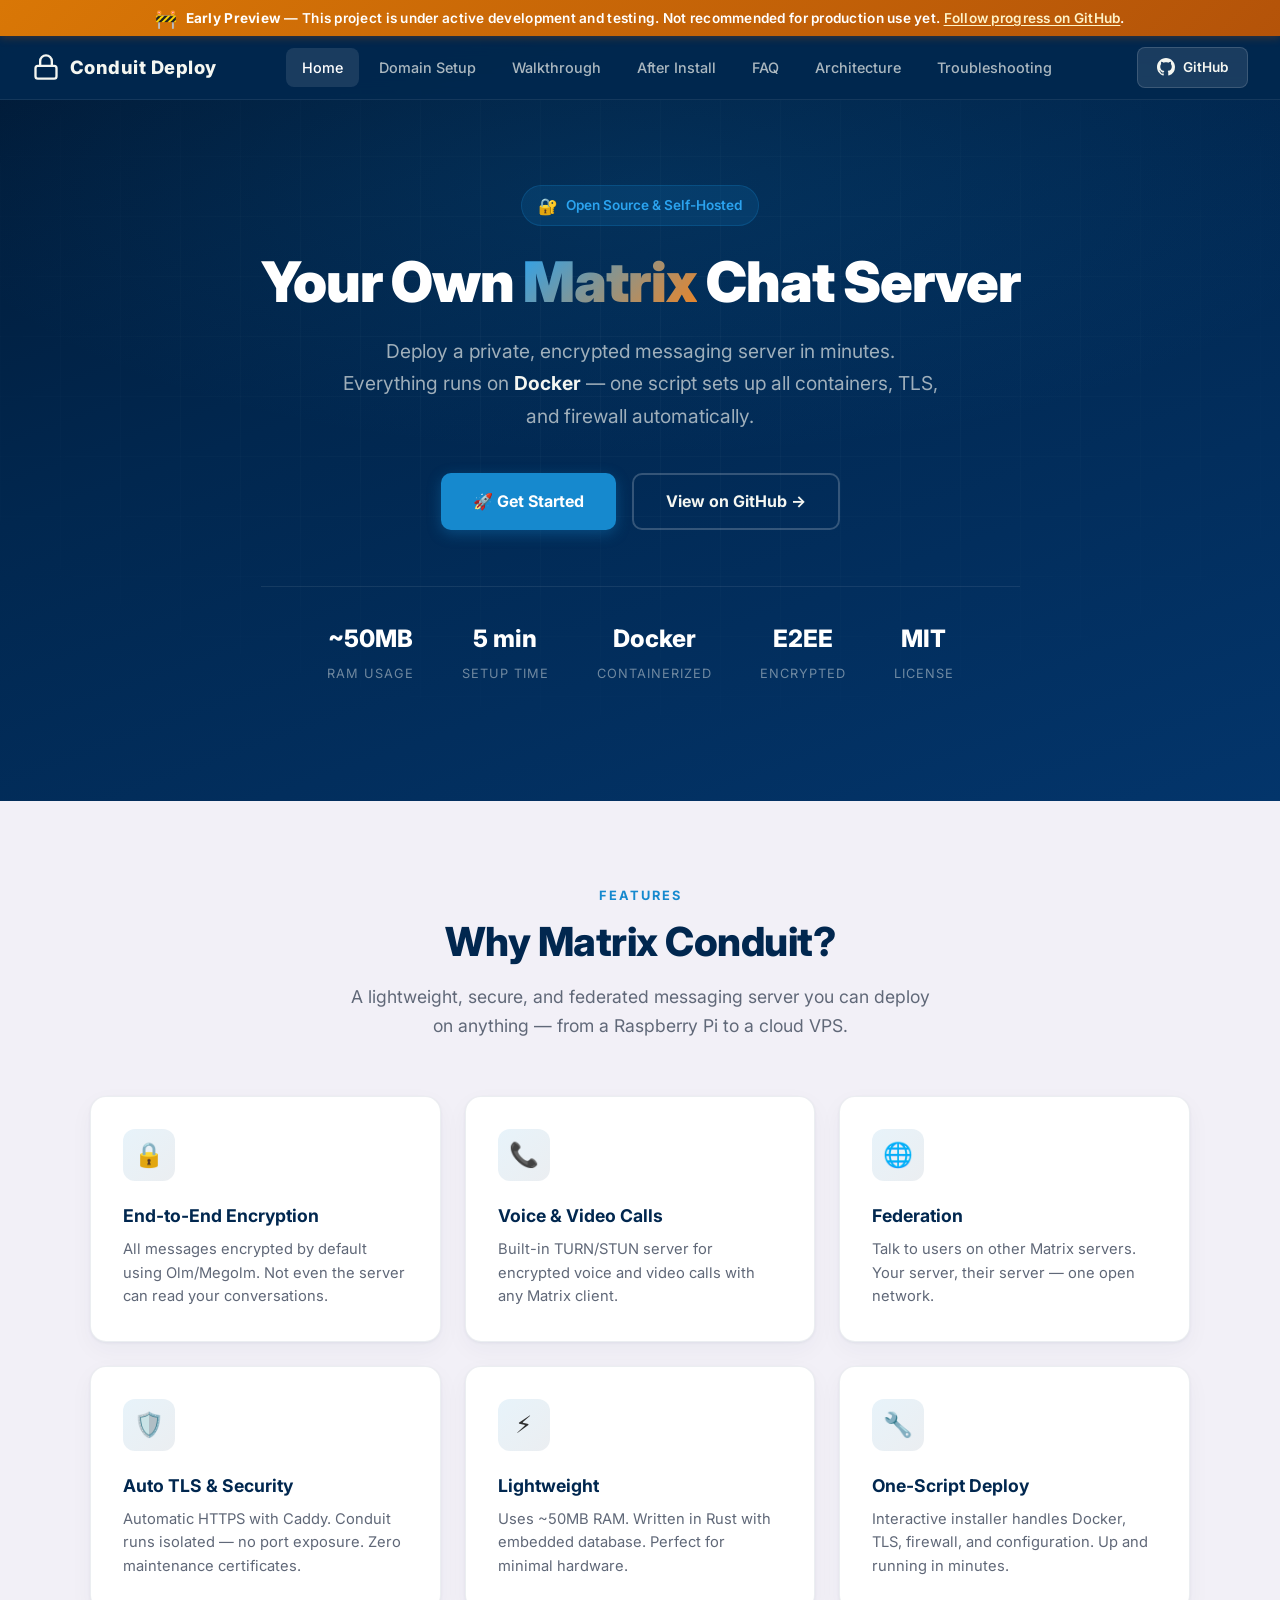
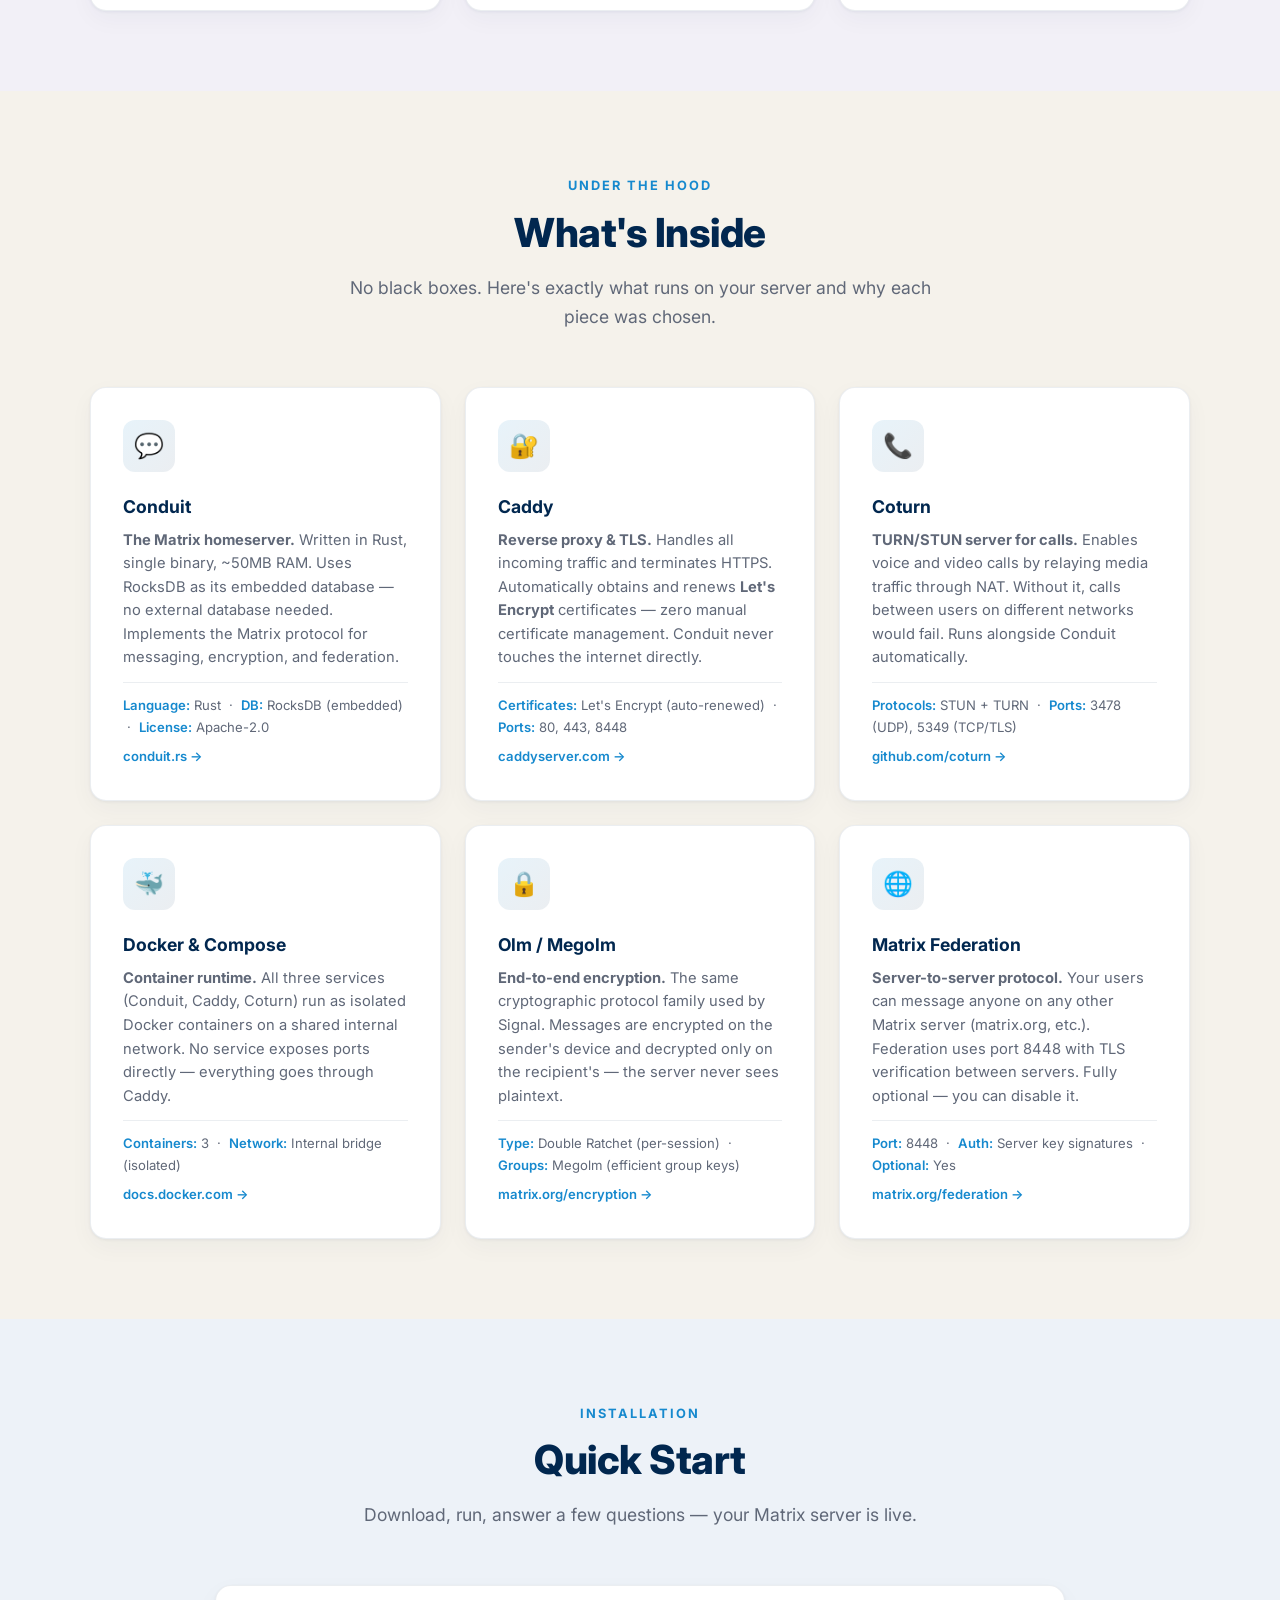
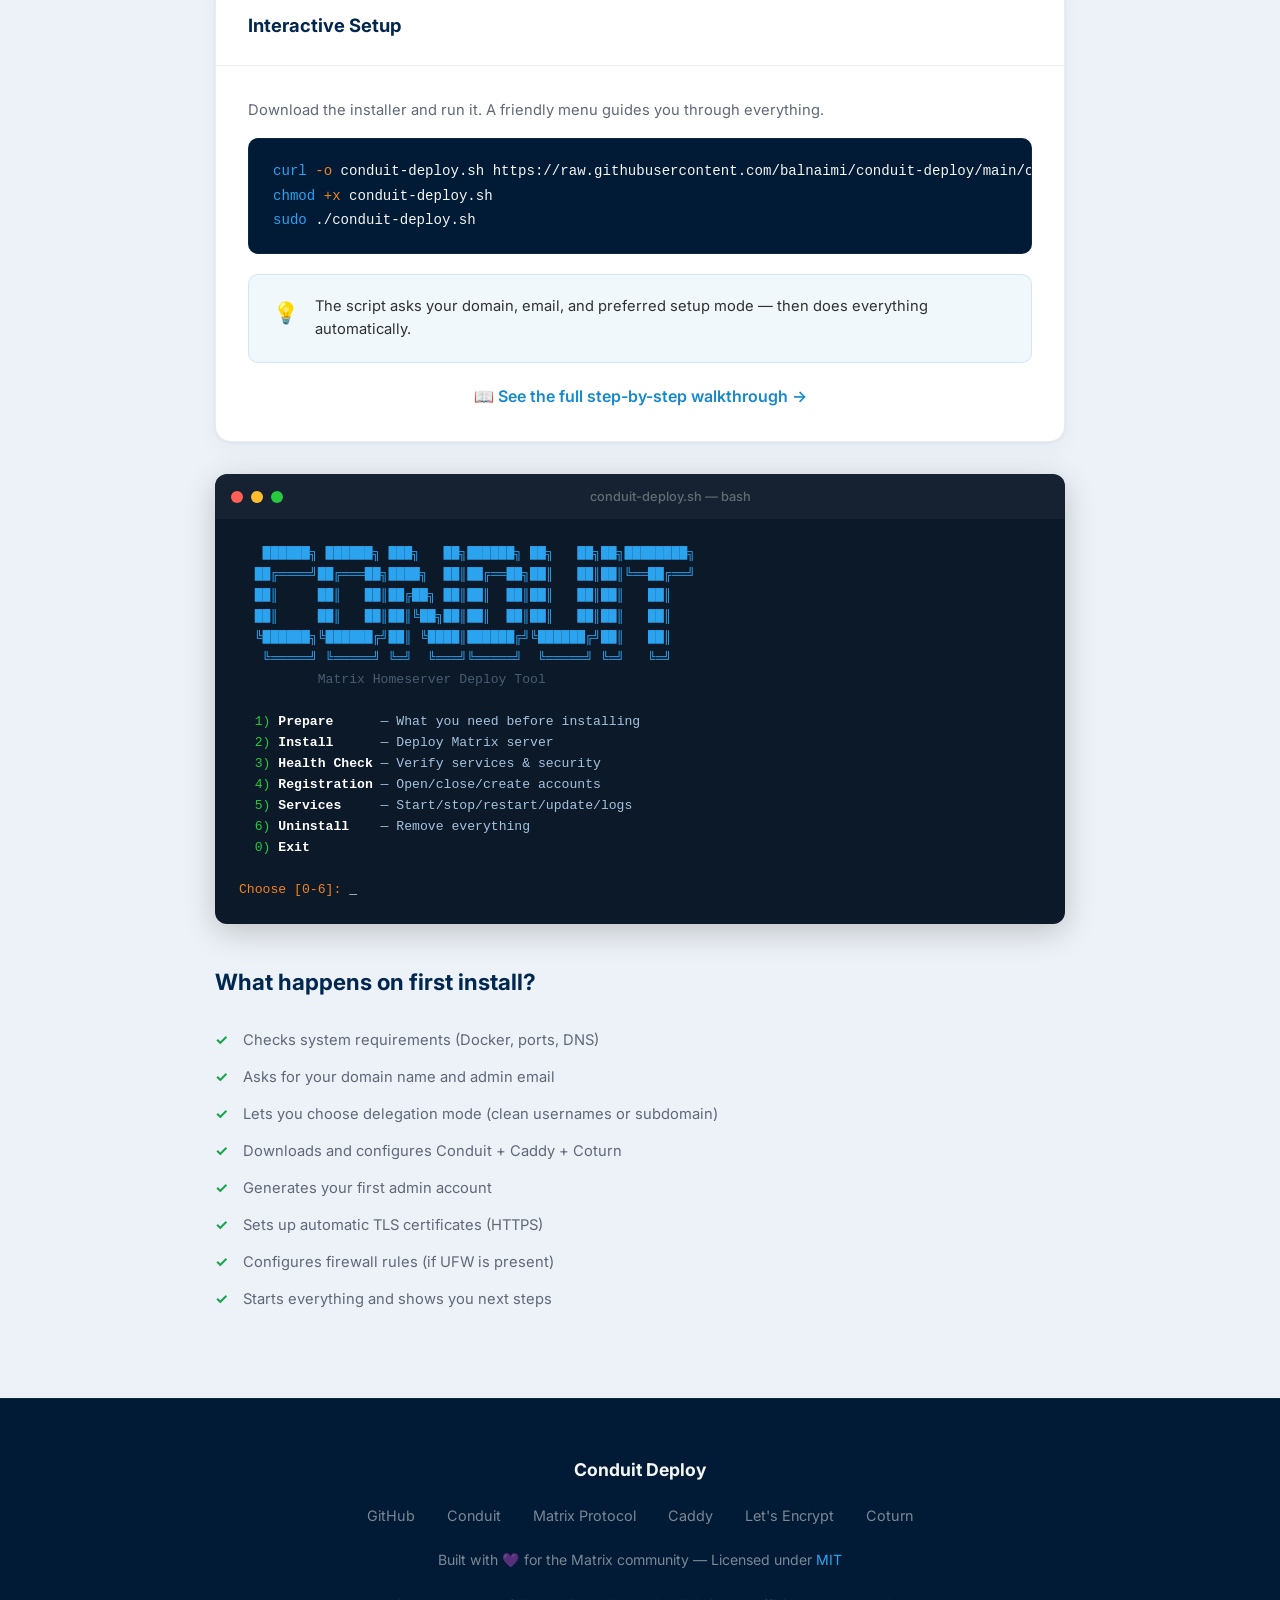
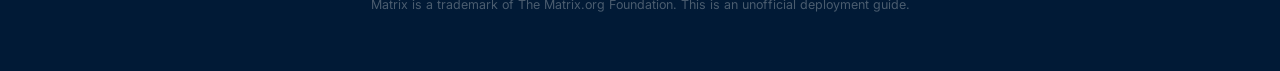
==== commit 7a802cbe: "docs: merge walkthrough + backup/restore into single tabbed page Unified walkthrough page with 4 tab" ====
--- a/docs/index.html
+++ b/docs/index.html
@@ -29,7 +29,6 @@
     <a href="index.html" class="active">Home</a>
     <a href="domain.html">Domain Setup</a>
     <a href="walkthrough.html">Walkthrough</a>
-    <a href="backup-restore.html">Backup &amp; Restore</a>
     <a href="after-install.html">After Install</a>
     <a href="faq.html">FAQ</a>
     <a href="architecture.html">Architecture</a>
--- a/docs/style.css
+++ b/docs/style.css
@@ -883,6 +883,59 @@
 }
 
 /* ============================================
+   TABS (Walkthrough)
+   ============================================ */
+.tab-nav {
+  display: flex;
+  gap: 0.25rem;
+  background: var(--bg-alt);
+  border-radius: var(--radius);
+  padding: 0.3rem;
+  margin-bottom: 2.5rem;
+  flex-wrap: wrap;
+}
+.tab-btn {
+  flex: 1;
+  min-width: 120px;
+  padding: 0.85rem 1rem;
+  border: none;
+  background: transparent;
+  color: var(--text-dim);
+  font-size: 0.88rem;
+  font-weight: 600;
+  cursor: pointer;
+  border-radius: calc(var(--radius) - 2px);
+  transition: all 0.2s;
+  text-align: center;
+  line-height: 1.3;
+}
+.tab-btn:hover {
+  color: var(--navy);
+  background: rgba(255,255,255,0.5);
+}
+.tab-btn.active {
+  background: #fff;
+  color: var(--navy);
+  box-shadow: 0 1px 4px rgba(0,0,0,0.08);
+}
+.tab-btn .tab-icon {
+  display: block;
+  font-size: 1.3rem;
+  margin-bottom: 0.25rem;
+}
+.tab-content {
+  display: none;
+}
+.tab-content.active {
+  display: block;
+  animation: tabFadeIn 0.3s ease;
+}
+@keyframes tabFadeIn {
+  from { opacity: 0; transform: translateY(8px); }
+  to { opacity: 1; transform: translateY(0); }
+}
+
+/* ============================================
    RESPONSIVE
    ============================================ */
 @media (max-width: 768px) {
@@ -907,7 +960,8 @@
   .features-grid { grid-template-columns: 1fr; }
   .section { padding: 3.5rem 1.5rem; }
   .section-title { font-size: 1.8rem; }
-  .tab-nav { justify-content: flex-start; }
+  .tab-nav { justify-content: flex-start; overflow-x: auto; gap: 0; }
+  .tab-btn { font-size: 0.82rem; padding: 0.75rem 0.75rem; white-space: nowrap; }
 }
 @media (min-width: 769px) and (max-width: 1024px) {
   .features-grid { grid-template-columns: repeat(2, 1fr); }
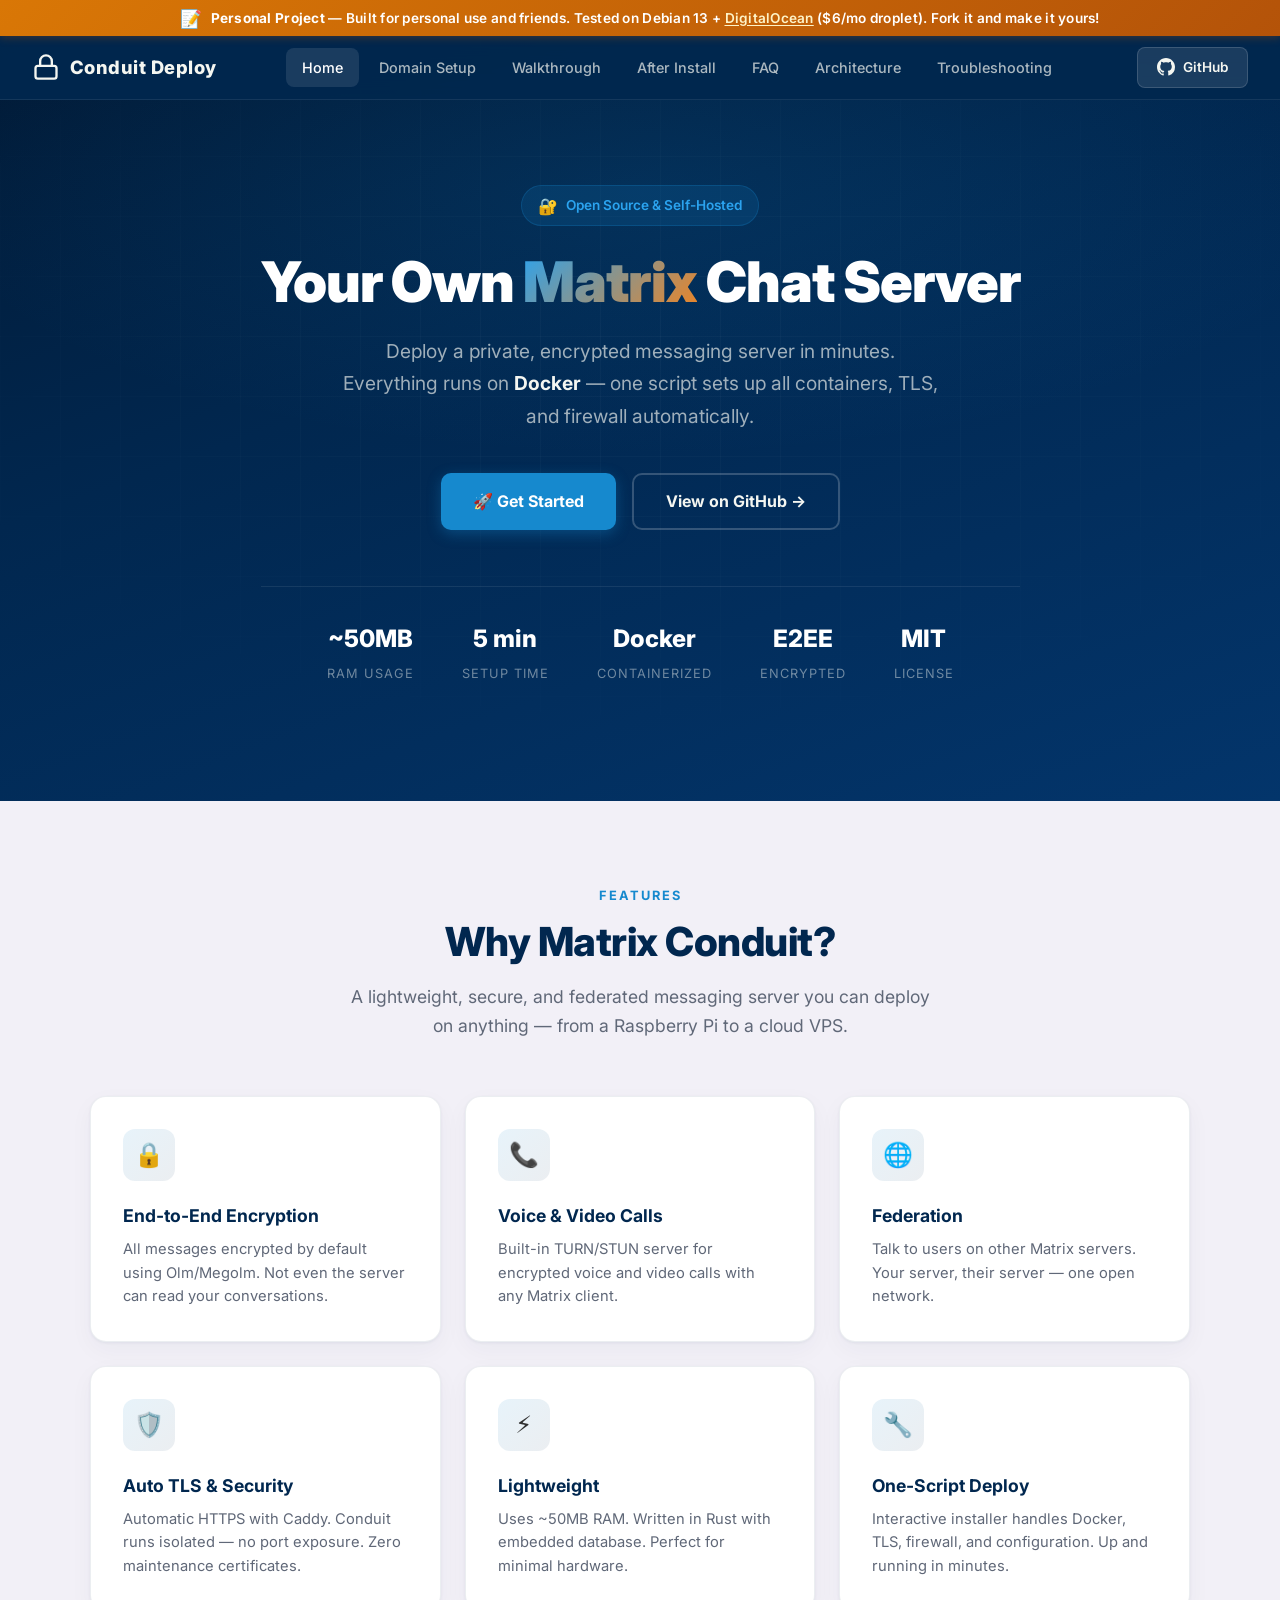
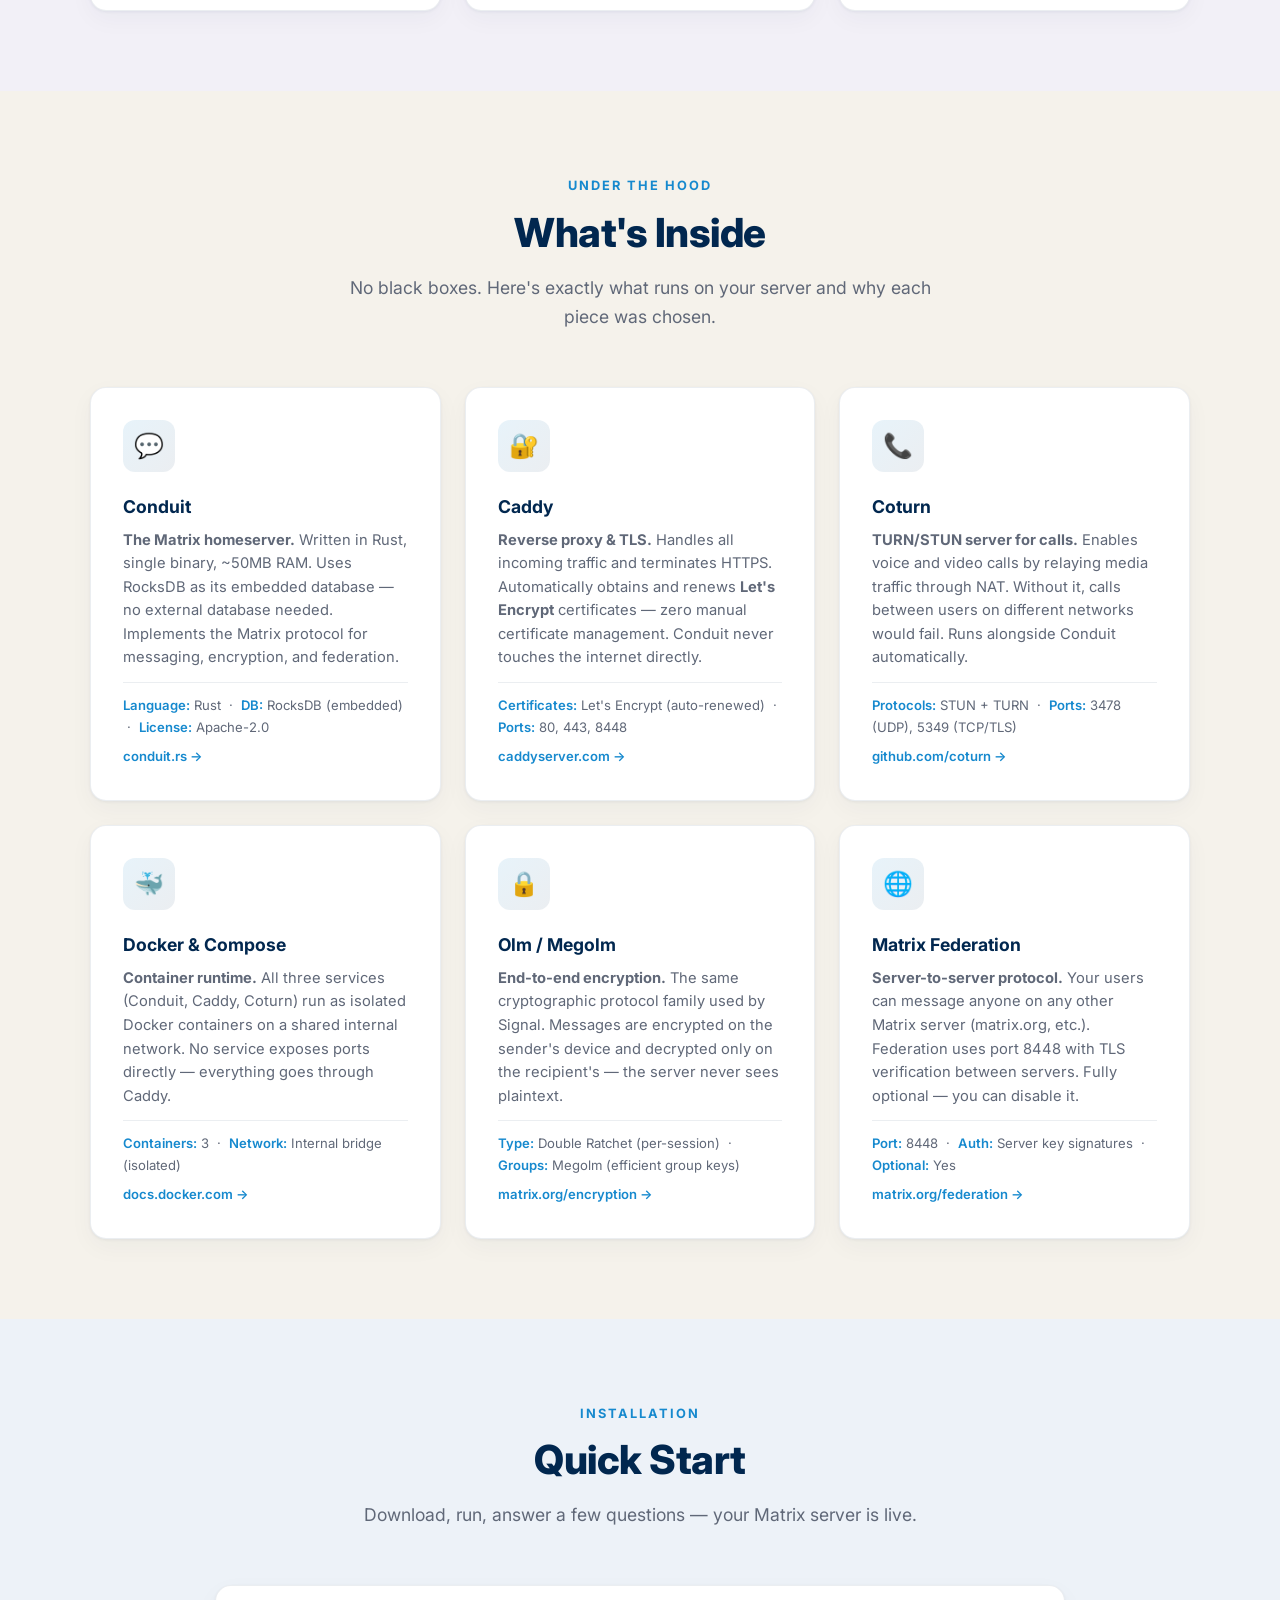
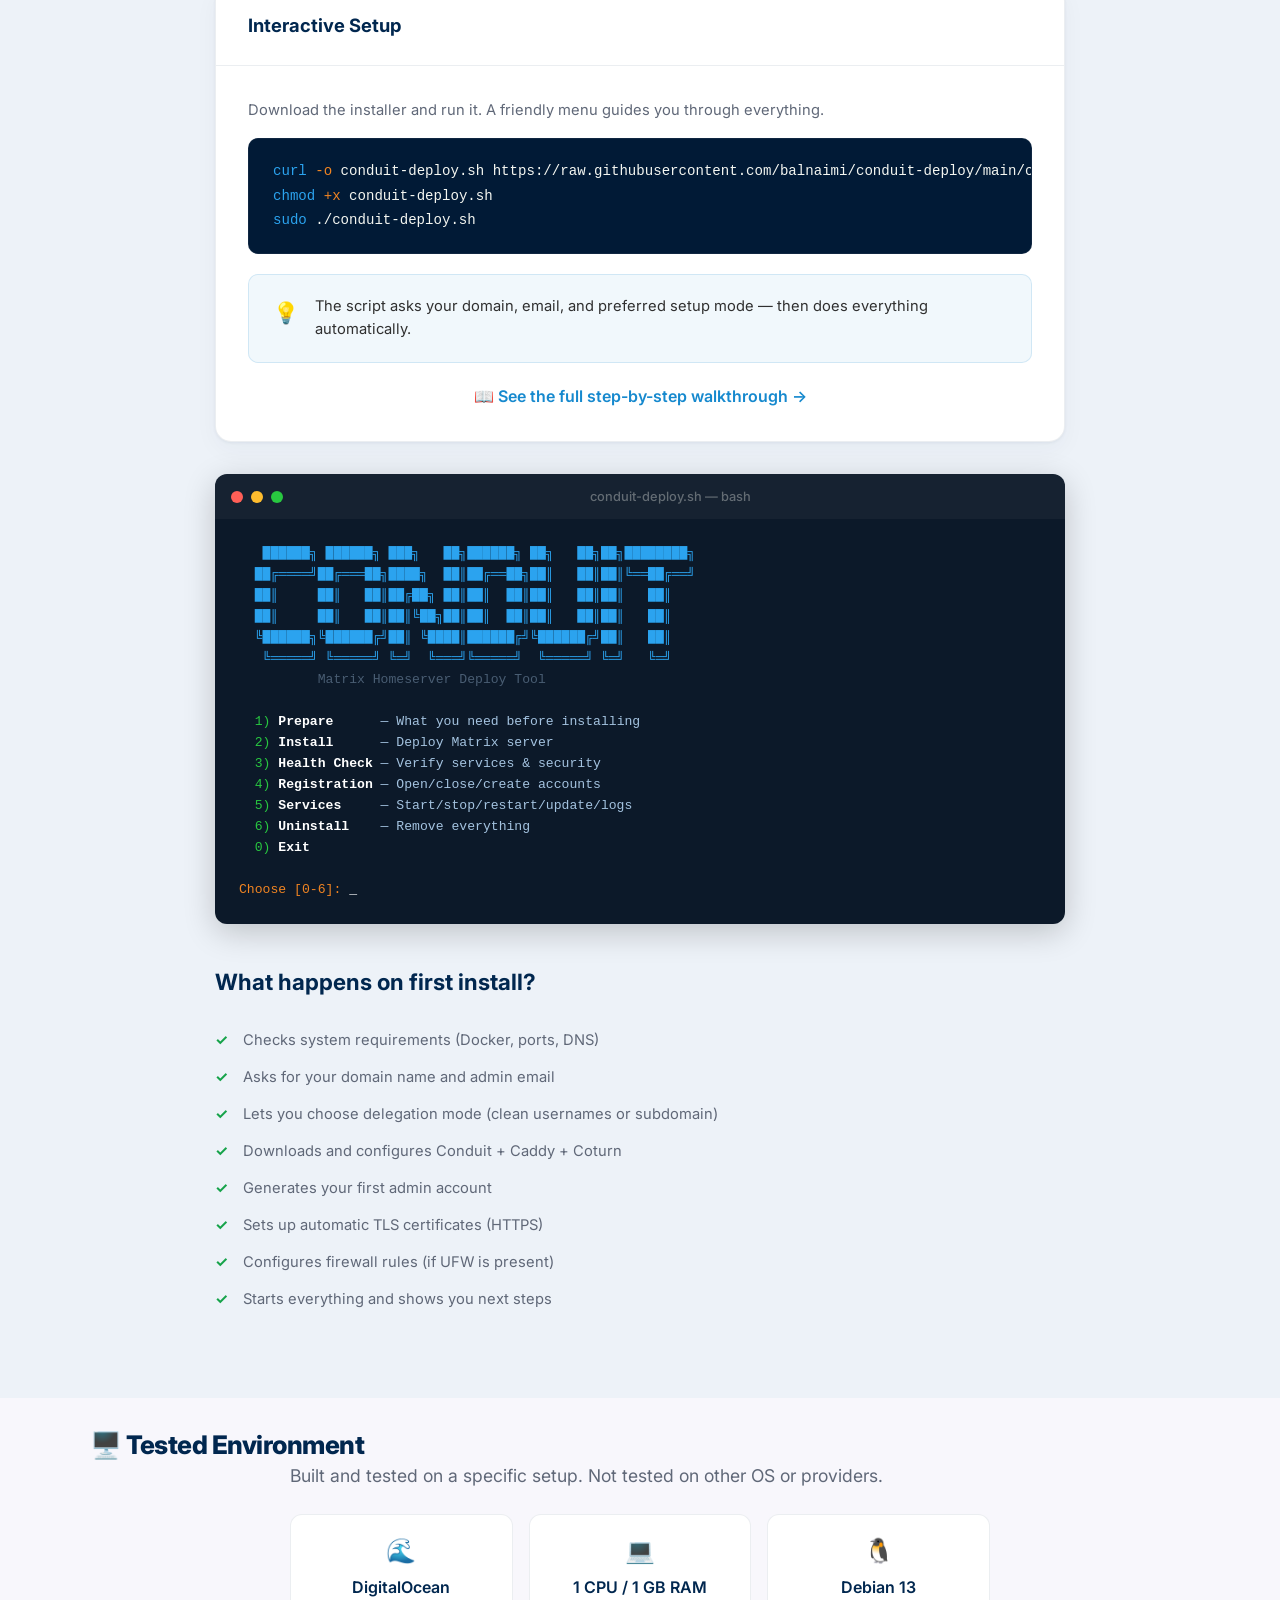
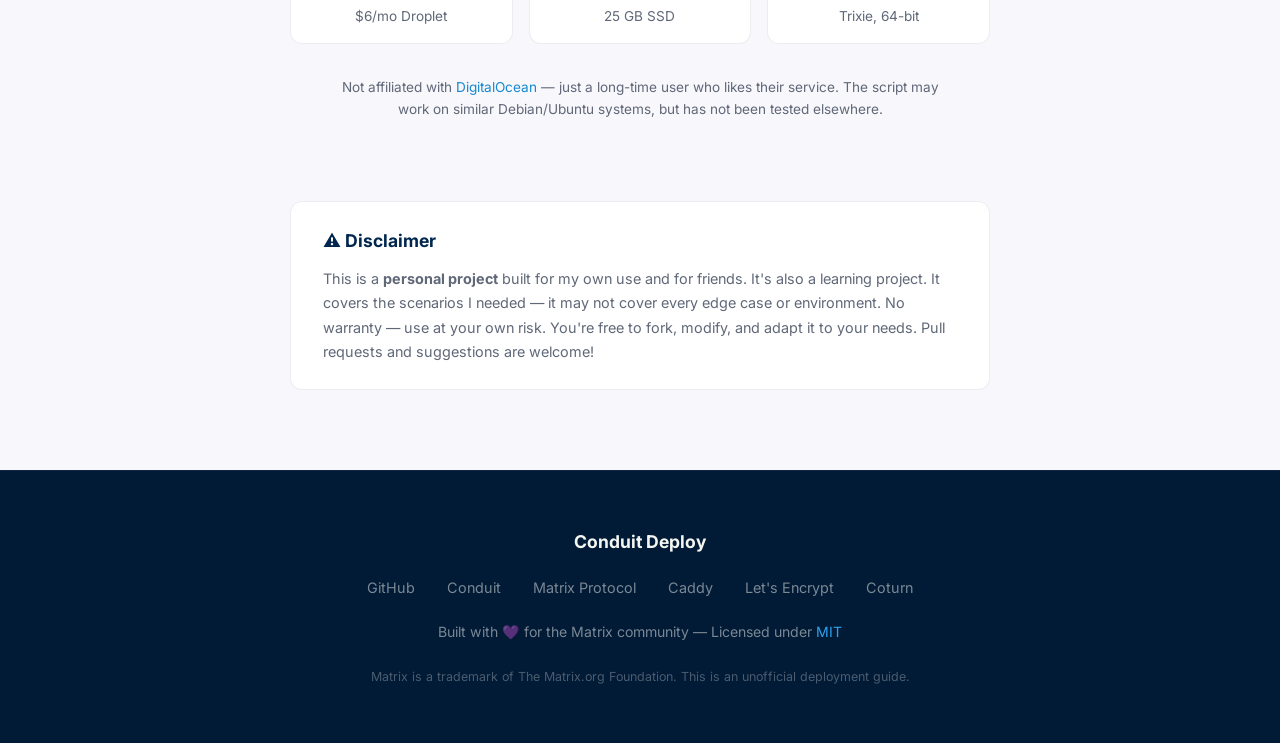
==== commit 7f984f99: "polish: fix tab layout, add disclaimer and tested environment Tabs: - Fix overlapping tab buttons by" ====
--- a/docs/index.html
+++ b/docs/index.html
@@ -12,10 +12,10 @@
 </head>
 <body>
 
-<!-- PREVIEW BANNER -->
+<!-- INFO BANNER -->
 <div class="preview-banner">
-  <span class="banner-icon">🚧</span>
-  <span class="banner-text"><strong>Early Preview</strong> — This project is under active development and testing. Not recommended for production use yet. <a href="https://github.com/balnaimi/conduit-deploy">Follow progress on GitHub</a>.</span>
+  <span class="banner-icon">📝</span>
+  <span class="banner-text"><strong>Personal Project</strong> — Built for personal use and friends. Tested on Debian 13 + <a href="https://www.digitalocean.com/" target="_blank">DigitalOcean</a> ($6/mo droplet). Fork it and make it yours!</span>
 </div>
 
 
@@ -262,6 +262,50 @@
       <li>Configures firewall rules (if UFW is present)</li>
       <li>Starts everything and shows you next steps</li>
     </ul>
+  </div>
+</section>
+
+<!-- TESTED ENVIRONMENT -->
+<section class="section" style="padding-top:2rem;">
+  <div class="container">
+    <h2 class="section-title" style="font-size:1.6rem;">🖥️ Tested Environment</h2>
+    <p class="section-desc" style="max-width:700px;margin:0 auto 1.5rem;">Built and tested on a specific setup. Not tested on other OS or providers.</p>
+    <div style="display:grid;grid-template-columns:repeat(auto-fit,minmax(200px,1fr));gap:1rem;max-width:700px;margin:0 auto 2rem;">
+      <div style="background:var(--card-bg);border:1px solid var(--card-border);border-radius:12px;padding:1rem;text-align:center;">
+        <div style="font-size:1.5rem;">🌊</div>
+        <div style="font-weight:600;color:var(--navy);margin:0.25rem 0;">DigitalOcean</div>
+        <div style="font-size:0.85rem;color:var(--text-dim);">$6/mo Droplet</div>
+      </div>
+      <div style="background:var(--card-bg);border:1px solid var(--card-border);border-radius:12px;padding:1rem;text-align:center;">
+        <div style="font-size:1.5rem;">💻</div>
+        <div style="font-weight:600;color:var(--navy);margin:0.25rem 0;">1 CPU / 1 GB RAM</div>
+        <div style="font-size:0.85rem;color:var(--text-dim);">25 GB SSD</div>
+      </div>
+      <div style="background:var(--card-bg);border:1px solid var(--card-border);border-radius:12px;padding:1rem;text-align:center;">
+        <div style="font-size:1.5rem;">🐧</div>
+        <div style="font-weight:600;color:var(--navy);margin:0.25rem 0;">Debian 13</div>
+        <div style="font-size:0.85rem;color:var(--text-dim);">Trixie, 64-bit</div>
+      </div>
+    </div>
+    <p style="text-align:center;font-size:0.85rem;color:var(--text-dim);max-width:600px;margin:0 auto;">
+      Not affiliated with <a href="https://www.digitalocean.com/" target="_blank" style="color:var(--blue);">DigitalOcean</a> — just a long-time user who likes their service.
+      The script may work on similar Debian/Ubuntu systems, but has not been tested elsewhere.
+    </p>
+  </div>
+</section>
+
+<!-- DISCLAIMER -->
+<section class="section" style="padding-top:0;">
+  <div class="container" style="max-width:700px;">
+    <div style="background:var(--card-bg);border:1px solid var(--card-border);border-radius:12px;padding:1.5rem 2rem;">
+      <h3 style="color:var(--navy);margin:0 0 0.75rem;font-size:1.1rem;">⚠️ Disclaimer</h3>
+      <p style="font-size:0.9rem;color:var(--text-dim);line-height:1.7;margin:0;">
+        This is a <strong>personal project</strong> built for my own use and for friends. It's also a learning project.
+        It covers the scenarios I needed — it may not cover every edge case or environment.
+        No warranty — use at your own risk. You're free to fork, modify, and adapt it to your needs.
+        Pull requests and suggestions are welcome!
+      </p>
+    </div>
   </div>
 </section>
 
--- a/docs/style.css
+++ b/docs/style.css
@@ -762,41 +762,7 @@
   font-size: 0.92rem;
 }
 
-/* ============================================
-   TAB SYSTEM
-   ============================================ */
-.tab-nav {
-  display: flex;
-  gap: 0.25rem;
-  background: var(--bg-alt);
-  padding: 0.3rem;
-  border-radius: 10px;
-  margin-bottom: 2rem;
-  overflow-x: auto;
-  border: 1px solid var(--card-border);
-}
-.tab-btn {
-  padding: 0.6rem 1.25rem;
-  border: none;
-  border-radius: 8px;
-  background: transparent;
-  color: var(--text-dim);
-  font-size: 0.9rem;
-  font-weight: 600;
-  cursor: pointer;
-  transition: all 0.2s;
-  white-space: nowrap;
-  font-family: inherit;
-}
-.tab-btn:hover {
-  color: var(--navy);
-  background: rgba(255,255,255,0.5);
-}
-.tab-btn.active {
-  background: var(--card-bg);
-  color: var(--navy);
-  box-shadow: 0 1px 3px rgba(0,0,0,0.08);
-}
+/* TAB SYSTEM — old duplicate removed, see TABS (Walkthrough) section below */
 .tab-panel { display: none; }
 .tab-panel.active { display: block; }
 
@@ -886,22 +852,20 @@
    TABS (Walkthrough)
    ============================================ */
 .tab-nav {
-  display: flex;
+  display: grid;
+  grid-template-columns: repeat(5, 1fr);
   gap: 0.25rem;
   background: var(--bg-alt);
   border-radius: var(--radius);
   padding: 0.3rem;
   margin-bottom: 2.5rem;
-  flex-wrap: wrap;
 }
 .tab-btn {
-  flex: 1;
-  min-width: 120px;
-  padding: 0.85rem 1rem;
+  padding: 0.85rem 0.5rem;
   border: none;
   background: transparent;
   color: var(--text-dim);
-  font-size: 0.88rem;
+  font-size: 0.85rem;
   font-weight: 600;
   cursor: pointer;
   border-radius: calc(var(--radius) - 2px);
@@ -960,8 +924,9 @@
   .features-grid { grid-template-columns: 1fr; }
   .section { padding: 3.5rem 1.5rem; }
   .section-title { font-size: 1.8rem; }
-  .tab-nav { justify-content: flex-start; overflow-x: auto; gap: 0; }
-  .tab-btn { font-size: 0.82rem; padding: 0.75rem 0.75rem; white-space: nowrap; }
+  .tab-nav { grid-template-columns: repeat(3, 1fr); gap: 0.2rem; }
+  .tab-btn { font-size: 0.75rem; padding: 0.65rem 0.4rem; }
+  .tab-btn .tab-icon { font-size: 1.1rem; }
 }
 @media (min-width: 769px) and (max-width: 1024px) {
   .features-grid { grid-template-columns: repeat(2, 1fr); }
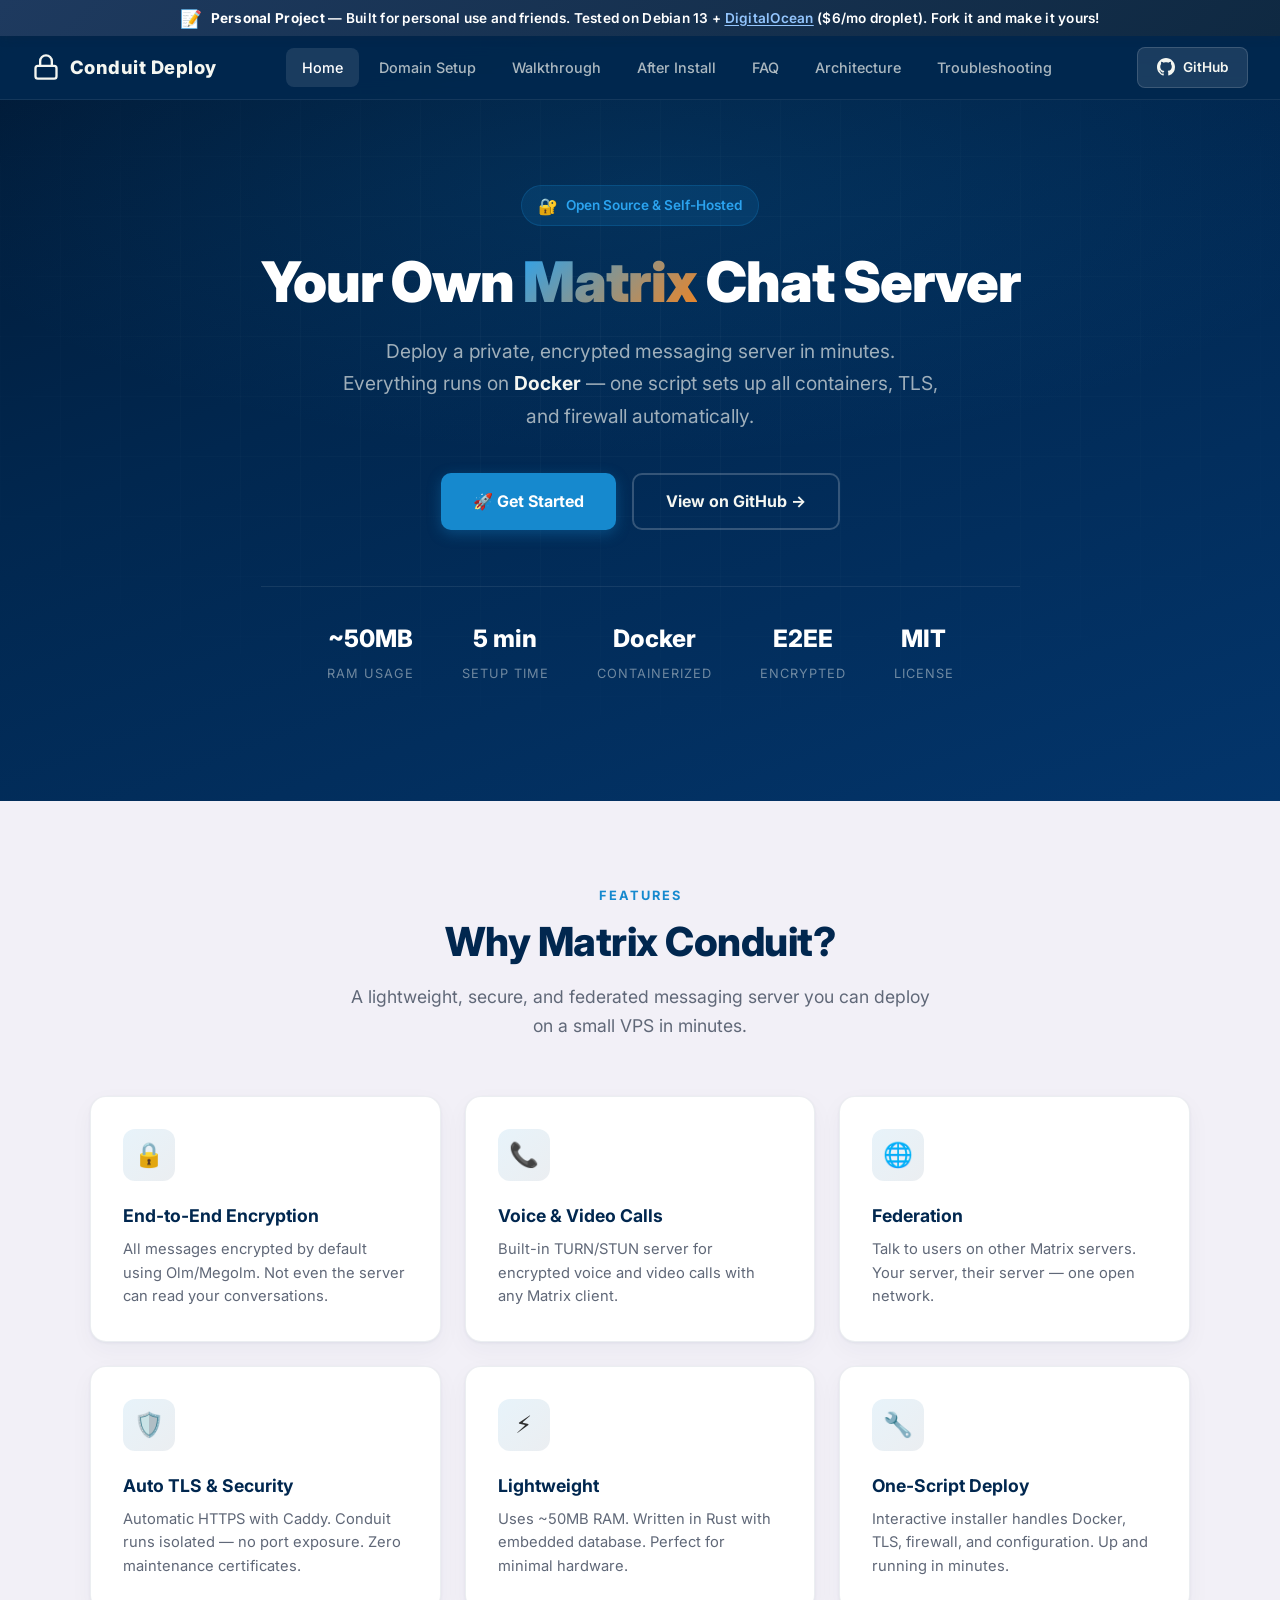
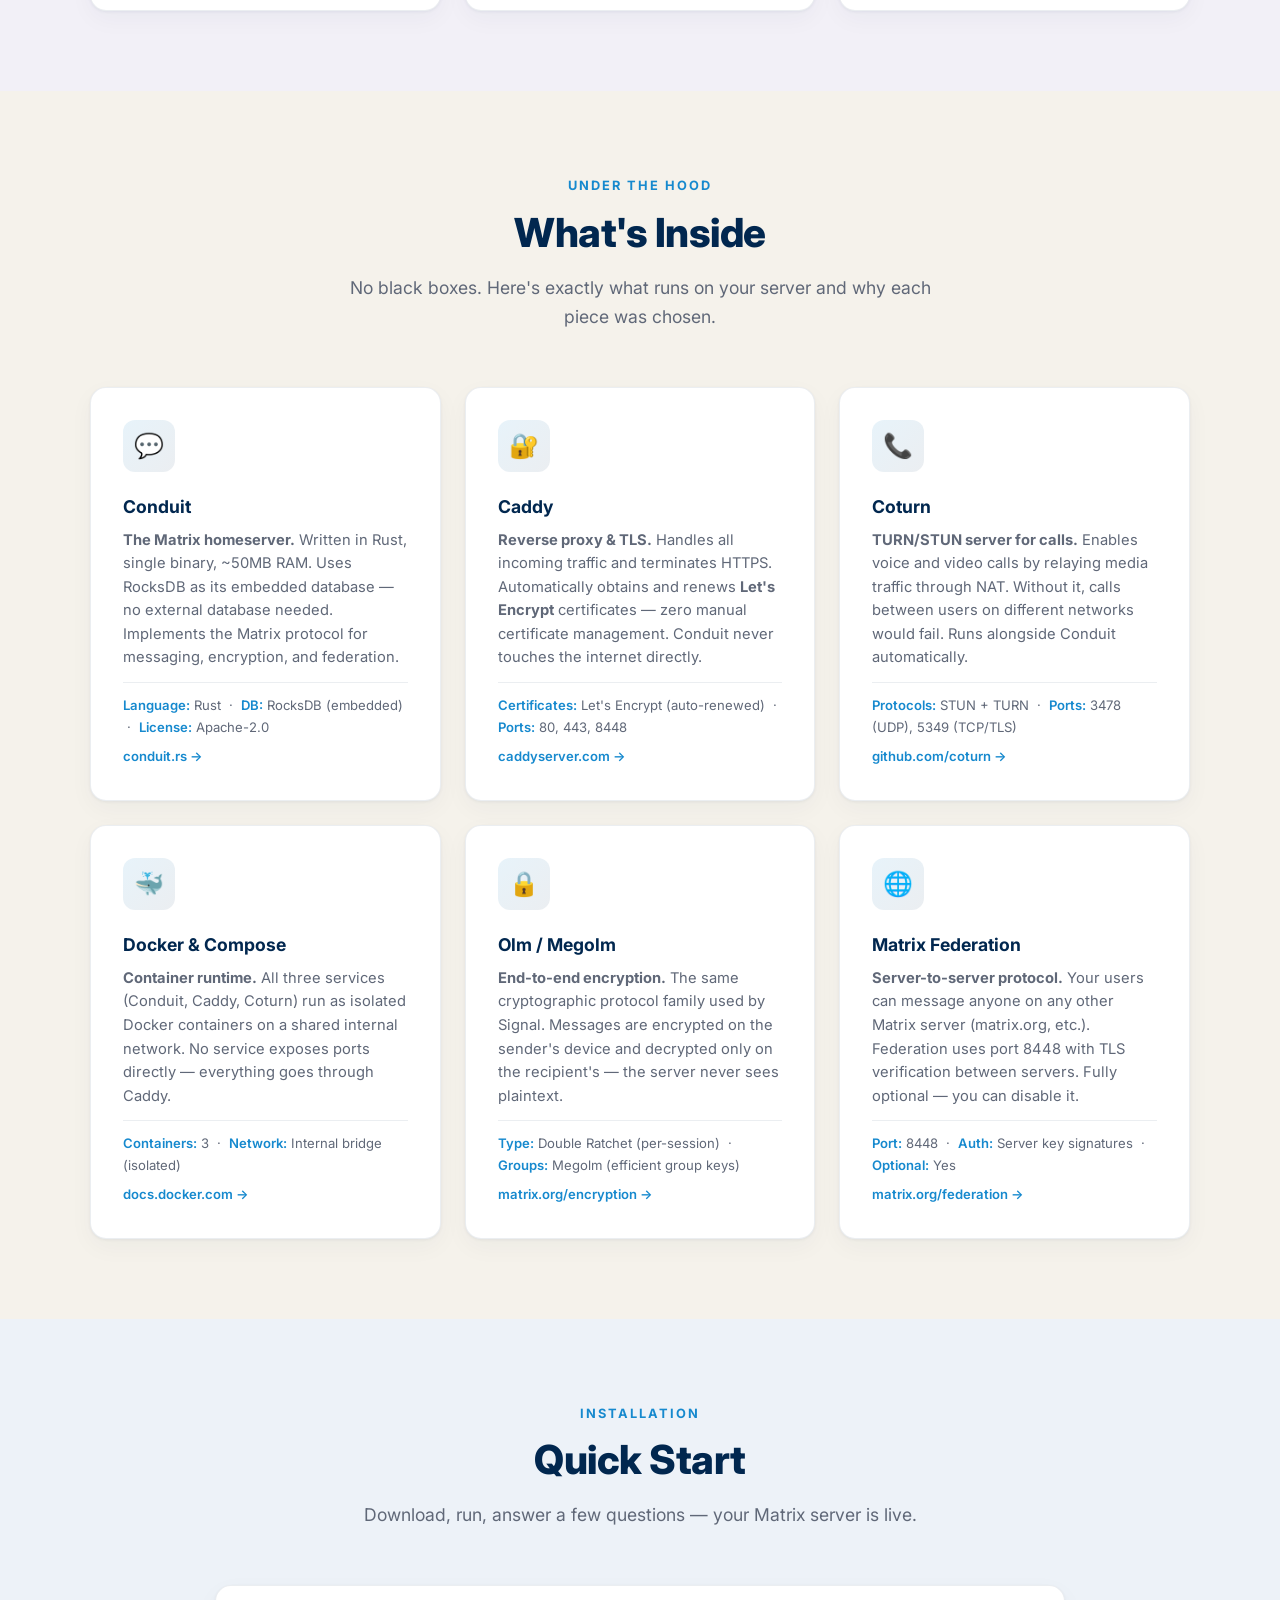
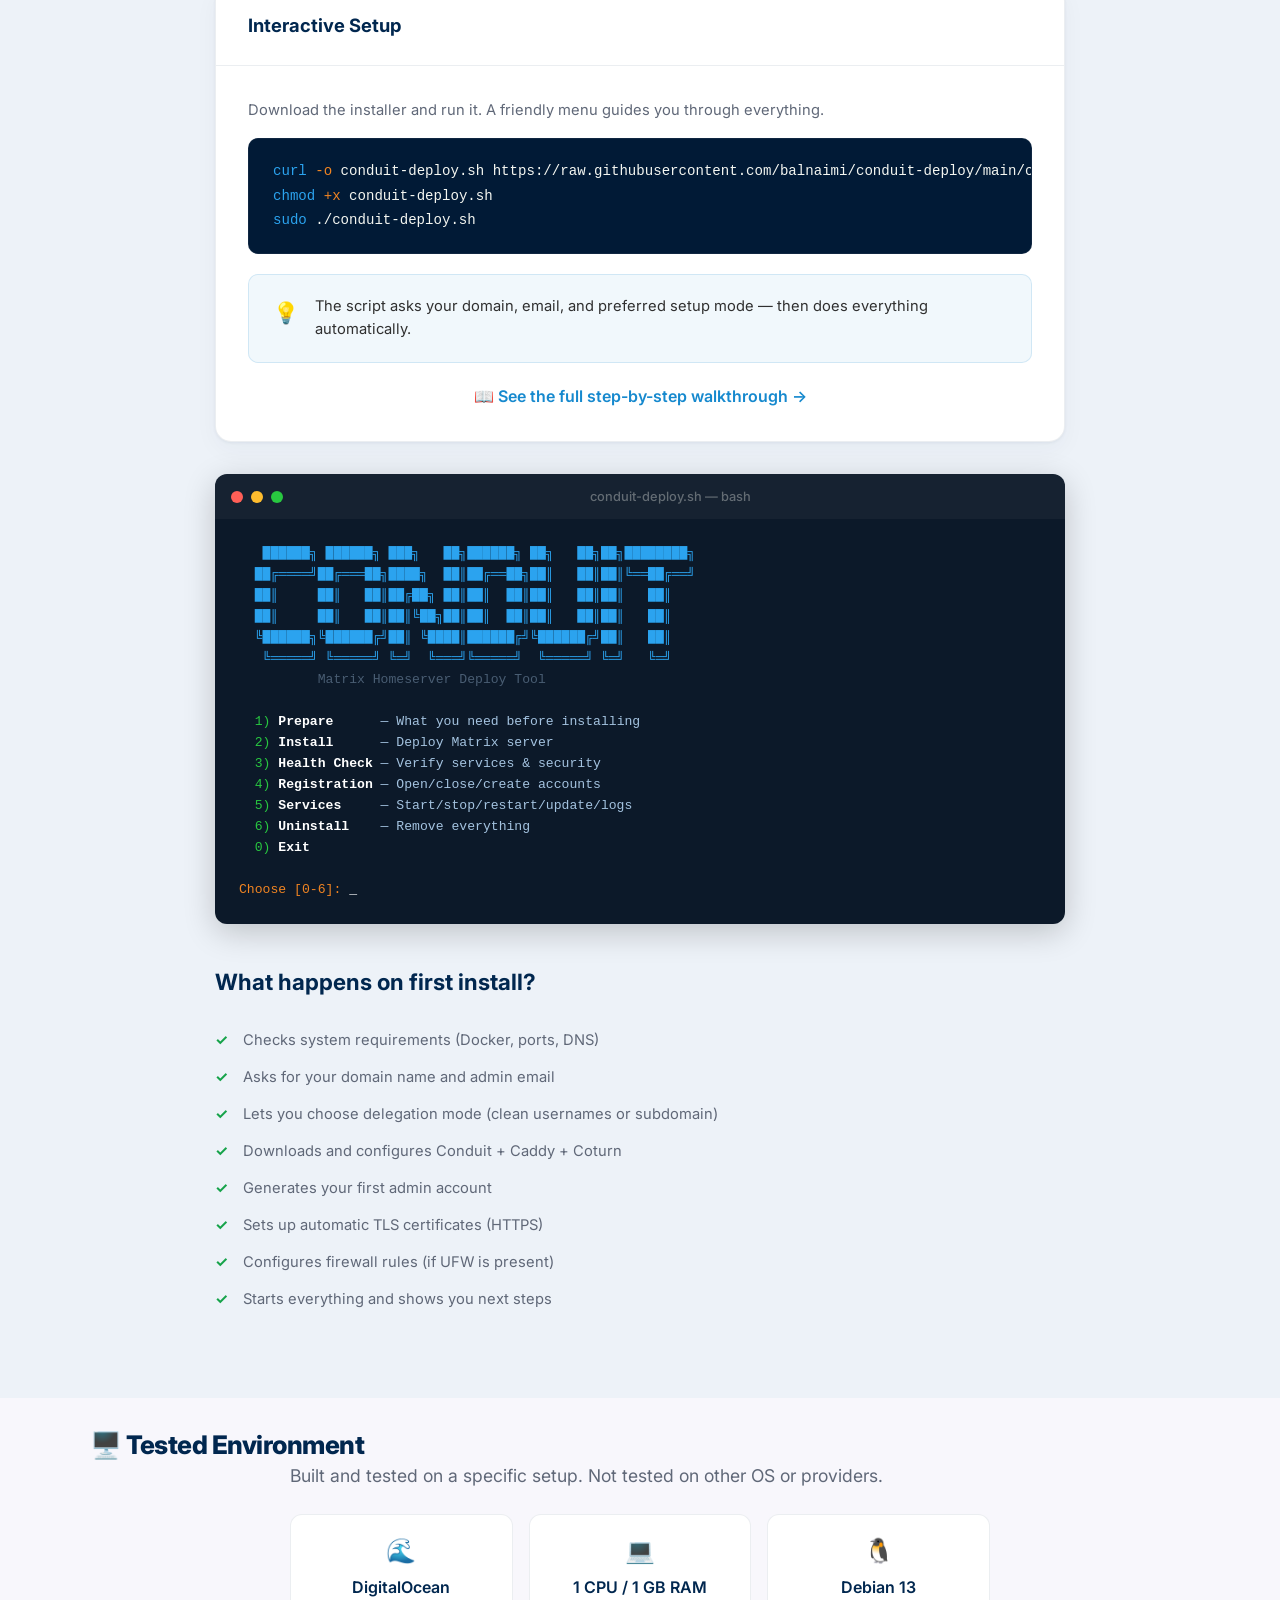
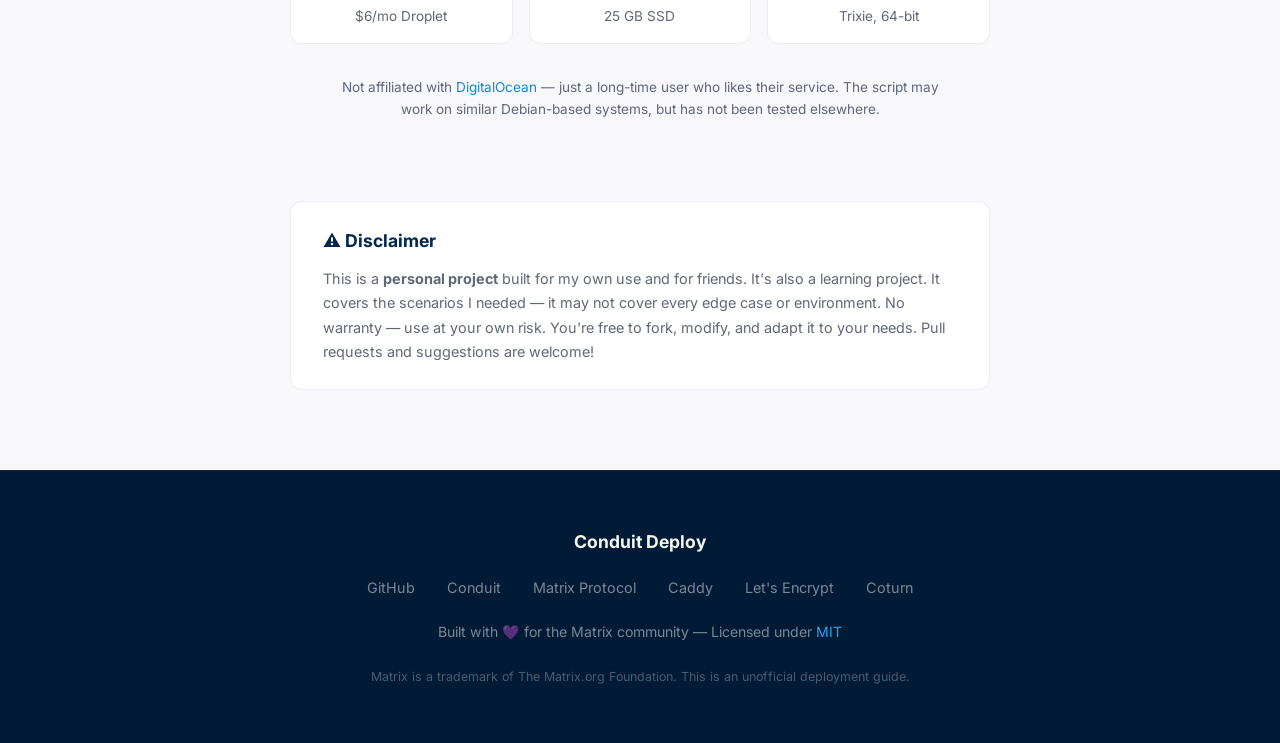
==== commit a1330e14: "fix: remove all untested platform claims (Ubuntu, Raspberry Pi, 512MB) Critical fixes from full repo" ====
--- a/docs/index.html
+++ b/docs/index.html
@@ -85,7 +85,7 @@
     <div class="section-header">
       <div class="section-label">Features</div>
       <h2 class="section-title">Why Matrix Conduit?</h2>
-      <p class="section-desc">A lightweight, secure, and federated messaging server you can deploy on anything — from a Raspberry Pi to a cloud VPS.</p>
+      <p class="section-desc">A lightweight, secure, and federated messaging server you can deploy on a small VPS in minutes.</p>
     </div>
     <div class="features-grid">
       <div class="feature-card">
@@ -289,7 +289,7 @@
     </div>
     <p style="text-align:center;font-size:0.85rem;color:var(--text-dim);max-width:600px;margin:0 auto;">
       Not affiliated with <a href="https://www.digitalocean.com/" target="_blank" style="color:var(--blue);">DigitalOcean</a> — just a long-time user who likes their service.
-      The script may work on similar Debian/Ubuntu systems, but has not been tested elsewhere.
+      The script may work on similar Debian-based systems, but has not been tested elsewhere.
     </p>
   </div>
 </section>
--- a/docs/style.css
+++ b/docs/style.css
@@ -30,7 +30,7 @@
   --banner-h: 36px;
 }
 .preview-banner {
-  background: linear-gradient(135deg, #d97706 0%, #b45309 100%);
+  background: linear-gradient(135deg, #1e3a5f 0%, #0f2942 100%);
   color: #fff;
   text-align: center;
   padding: 0.6rem 1.5rem;
@@ -43,7 +43,7 @@
   right: 0;
   height: var(--banner-h);
   z-index: 1001;
-  box-shadow: 0 2px 8px rgba(180,83,9,0.3);
+  box-shadow: 0 2px 8px rgba(15,41,66,0.3);
   display: flex;
   align-items: center;
   justify-content: center;
@@ -65,7 +65,7 @@
   display: inline;
 }
 .preview-banner a {
-  color: #fef3c7;
+  color: #93c5fd;
   text-decoration: underline;
   text-underline-offset: 2px;
 }
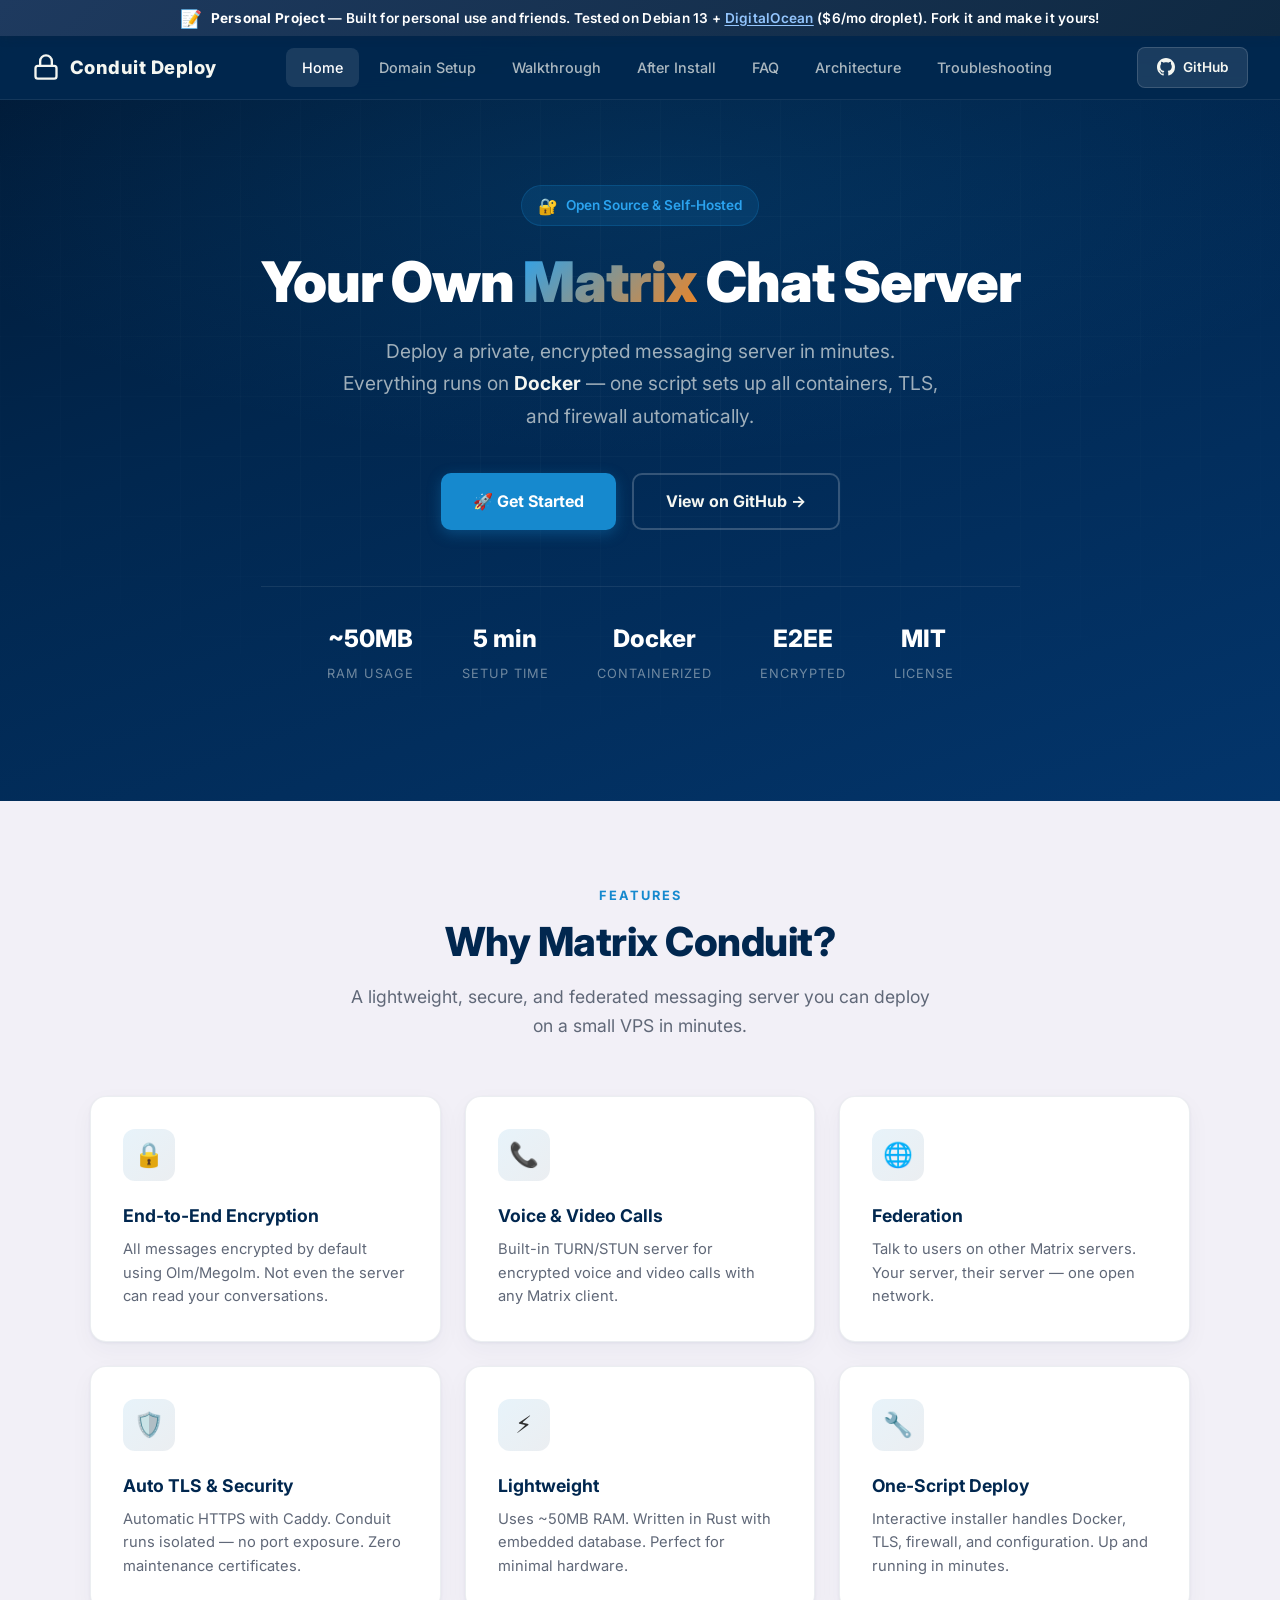
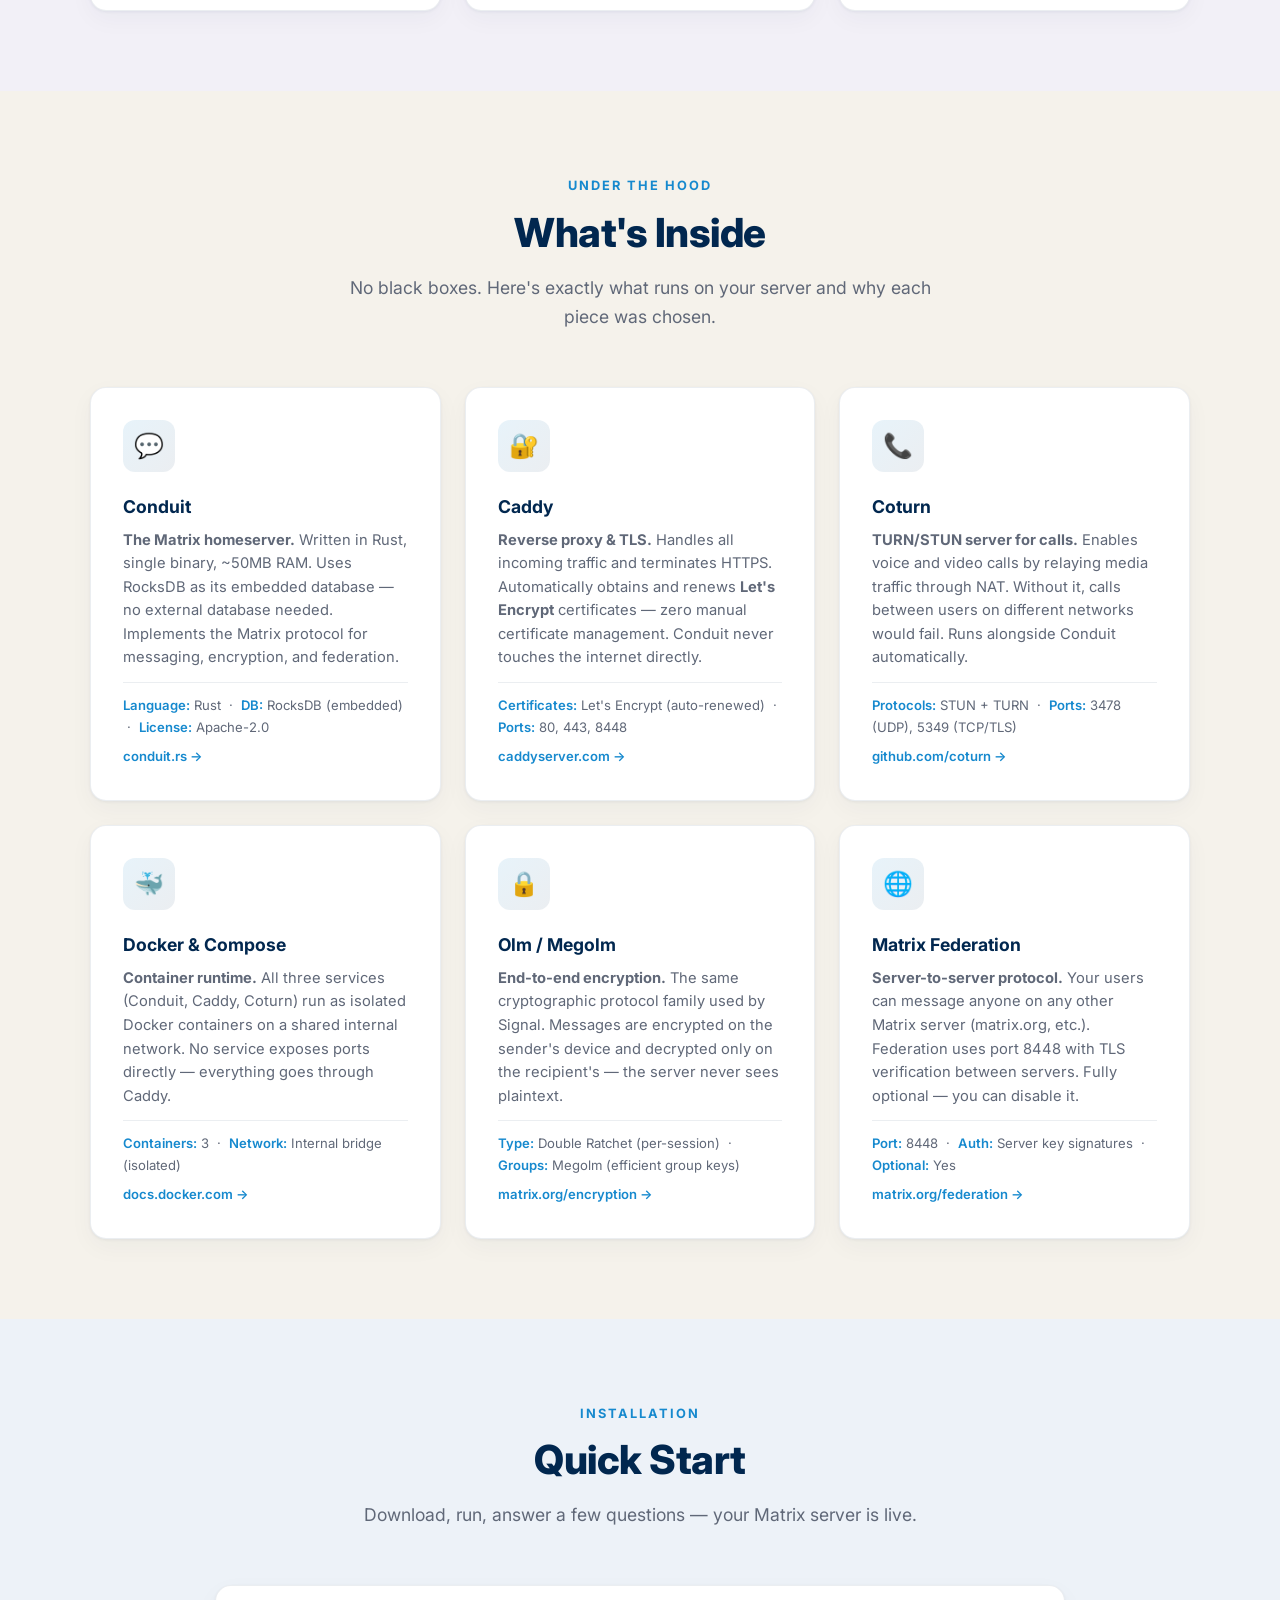
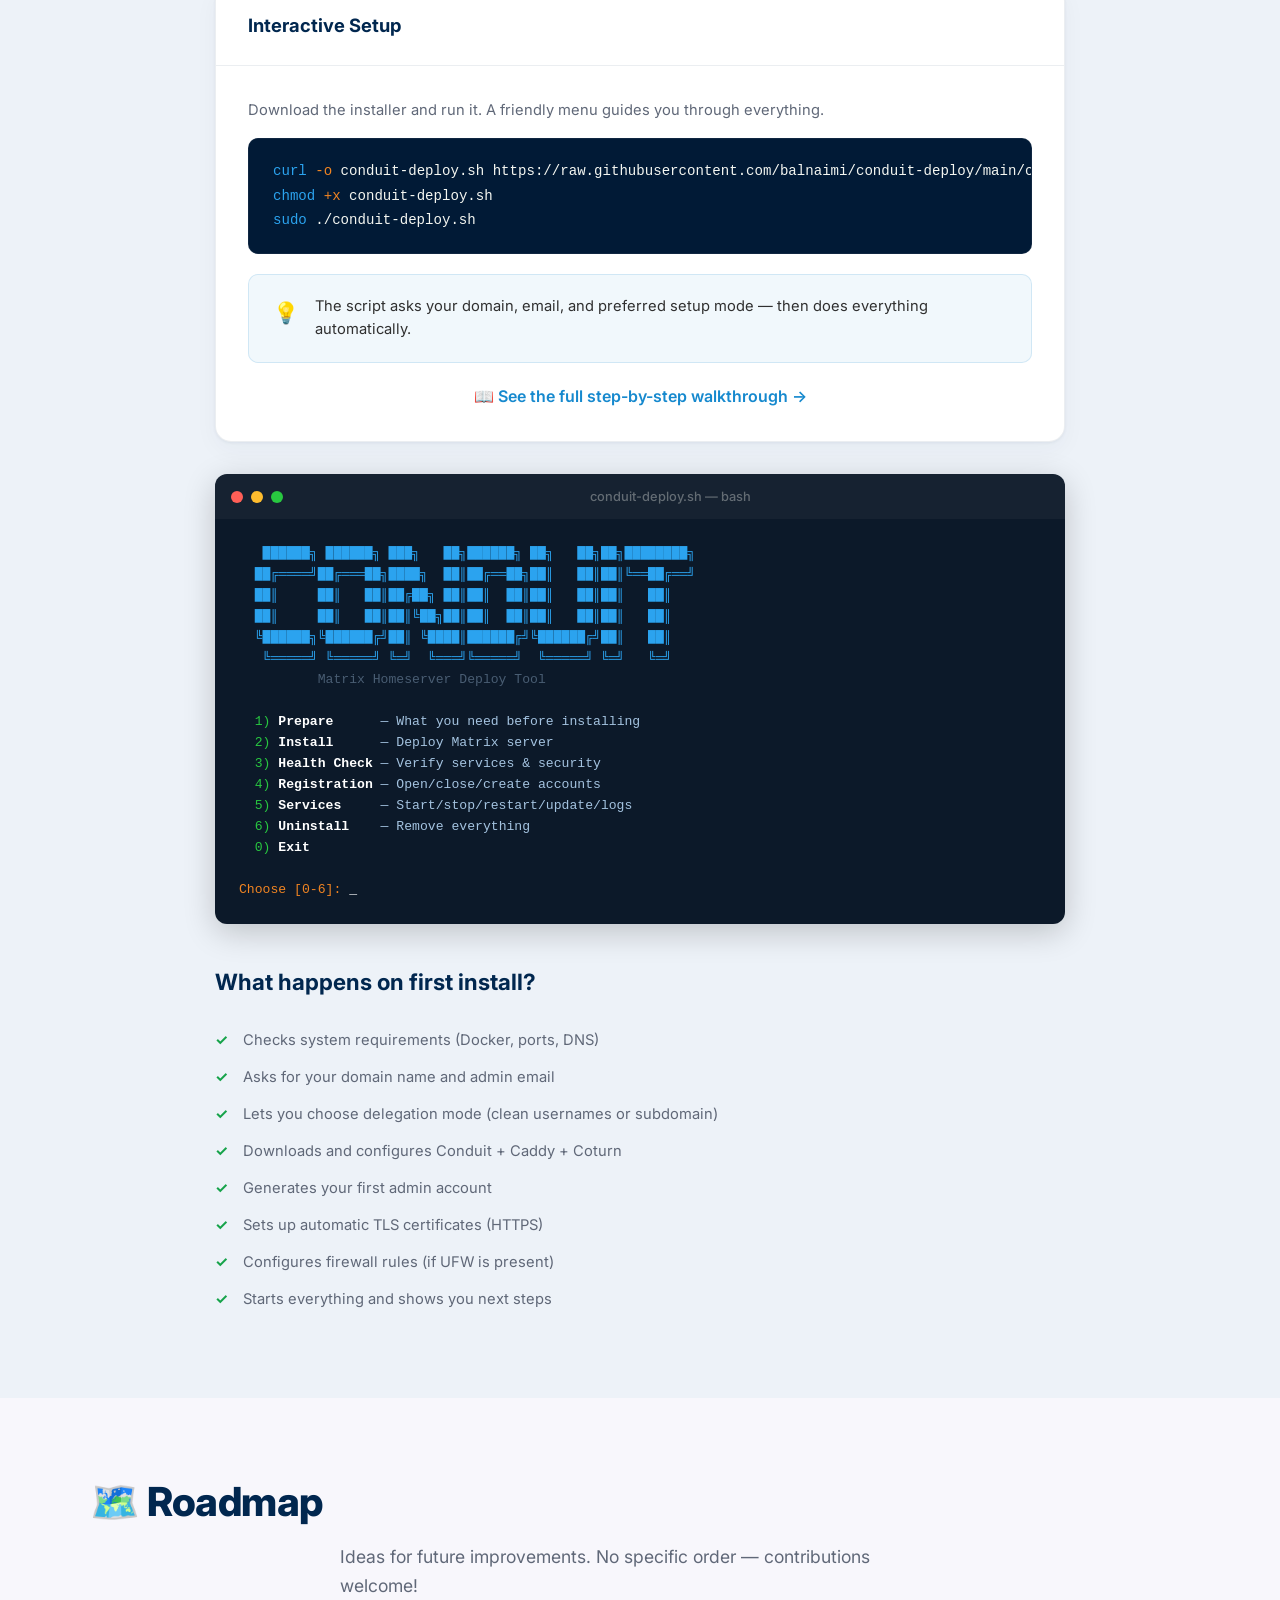
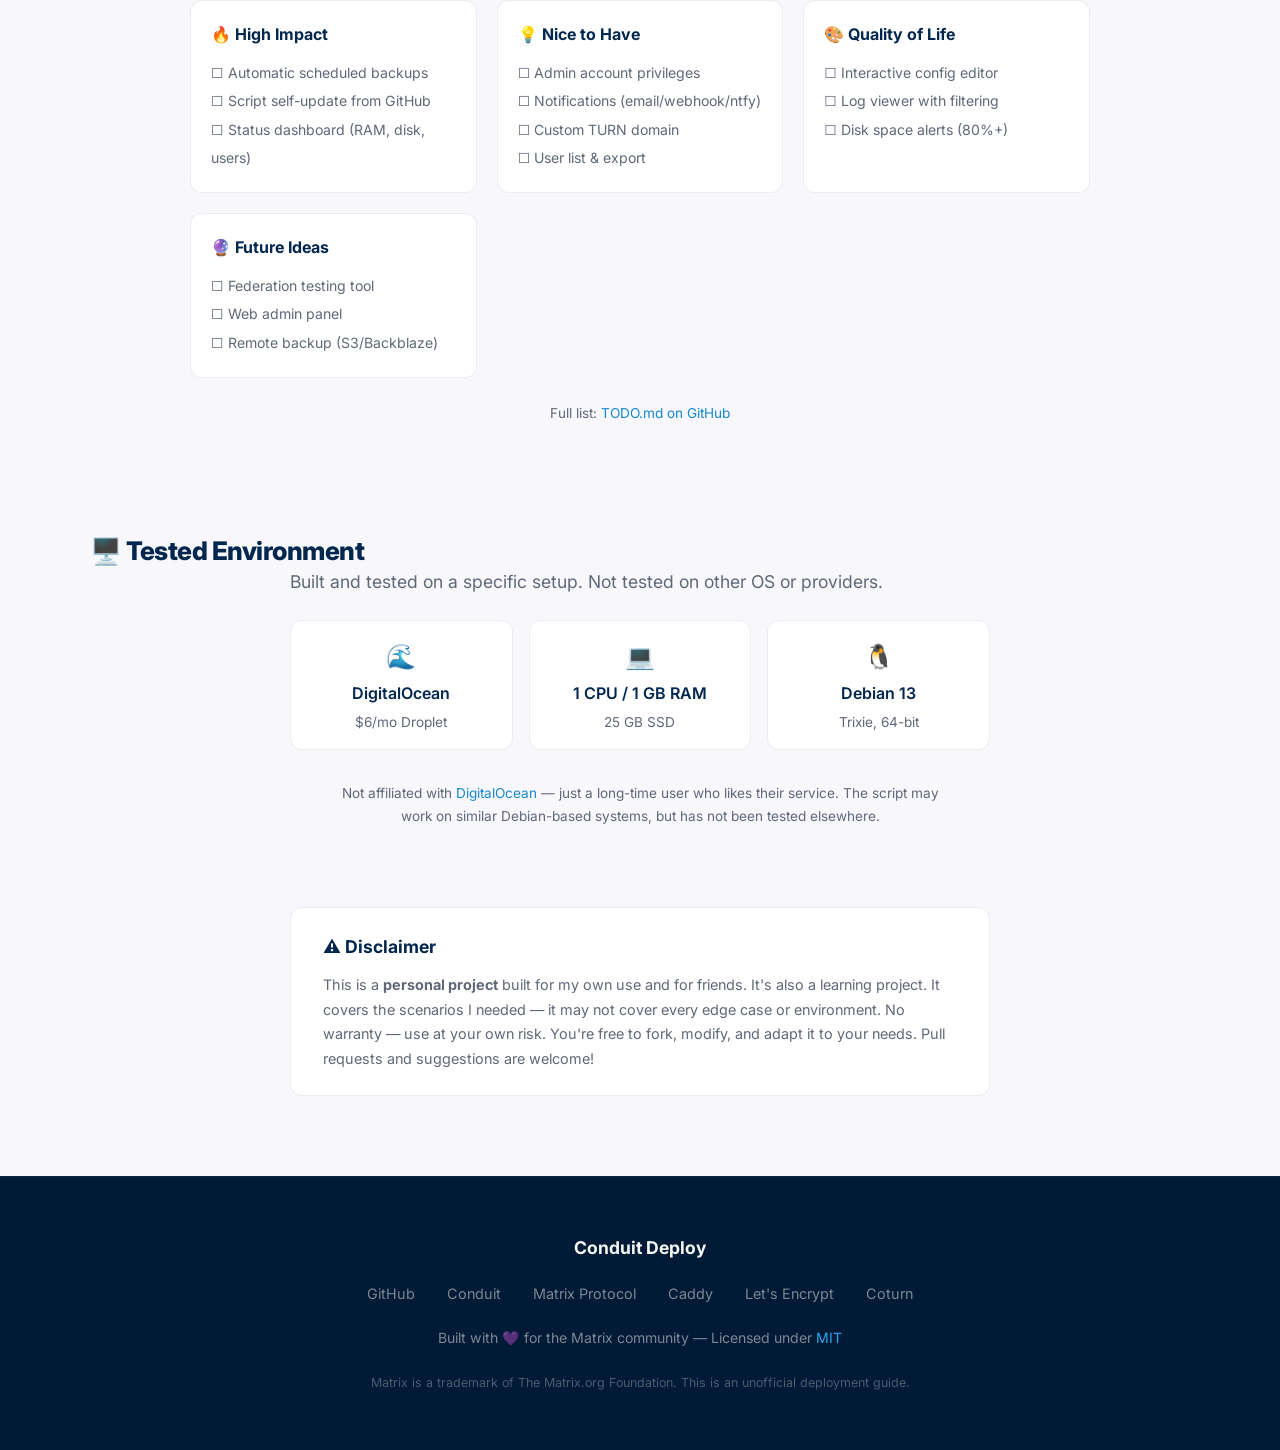
==== commit ca1d00d3: "docs: add TODO.md roadmap and roadmap section to website - TODO.md: 13 improvement ideas organized b" ====
--- a/docs/index.html
+++ b/docs/index.html
@@ -262,6 +262,57 @@
       <li>Configures firewall rules (if UFW is present)</li>
       <li>Starts everything and shows you next steps</li>
     </ul>
+  </div>
+</section>
+
+<!-- ROADMAP -->
+<section class="section">
+  <div class="container">
+    <h2 class="section-title">🗺️ Roadmap</h2>
+    <p class="section-desc">Ideas for future improvements. No specific order — contributions welcome!</p>
+    <div style="display:grid;grid-template-columns:repeat(auto-fit,minmax(280px,1fr));gap:1.25rem;max-width:900px;margin:0 auto;">
+
+      <div style="background:var(--card-bg);border:1px solid var(--card-border);border-radius:12px;padding:1.25rem;">
+        <h3 style="color:var(--navy);font-size:1rem;margin:0 0 0.75rem;">🔥 High Impact</h3>
+        <ul style="list-style:none;padding:0;margin:0;font-size:0.88rem;color:var(--text-dim);line-height:2;">
+          <li>☐ Automatic scheduled backups</li>
+          <li>☐ Script self-update from GitHub</li>
+          <li>☐ Status dashboard (RAM, disk, users)</li>
+        </ul>
+      </div>
+
+      <div style="background:var(--card-bg);border:1px solid var(--card-border);border-radius:12px;padding:1.25rem;">
+        <h3 style="color:var(--navy);font-size:1rem;margin:0 0 0.75rem;">💡 Nice to Have</h3>
+        <ul style="list-style:none;padding:0;margin:0;font-size:0.88rem;color:var(--text-dim);line-height:2;">
+          <li>☐ Admin account privileges</li>
+          <li>☐ Notifications (email/webhook/ntfy)</li>
+          <li>☐ Custom TURN domain</li>
+          <li>☐ User list & export</li>
+        </ul>
+      </div>
+
+      <div style="background:var(--card-bg);border:1px solid var(--card-border);border-radius:12px;padding:1.25rem;">
+        <h3 style="color:var(--navy);font-size:1rem;margin:0 0 0.75rem;">🎨 Quality of Life</h3>
+        <ul style="list-style:none;padding:0;margin:0;font-size:0.88rem;color:var(--text-dim);line-height:2;">
+          <li>☐ Interactive config editor</li>
+          <li>☐ Log viewer with filtering</li>
+          <li>☐ Disk space alerts (80%+)</li>
+        </ul>
+      </div>
+
+      <div style="background:var(--card-bg);border:1px solid var(--card-border);border-radius:12px;padding:1.25rem;">
+        <h3 style="color:var(--navy);font-size:1rem;margin:0 0 0.75rem;">🔮 Future Ideas</h3>
+        <ul style="list-style:none;padding:0;margin:0;font-size:0.88rem;color:var(--text-dim);line-height:2;">
+          <li>☐ Federation testing tool</li>
+          <li>☐ Web admin panel</li>
+          <li>☐ Remote backup (S3/Backblaze)</li>
+        </ul>
+      </div>
+
+    </div>
+    <p style="text-align:center;margin-top:1.5rem;font-size:0.85rem;color:var(--text-dim);">
+      Full list: <a href="https://github.com/balnaimi/conduit-deploy/blob/main/TODO.md" target="_blank" style="color:var(--blue);">TODO.md on GitHub</a>
+    </p>
   </div>
 </section>
 
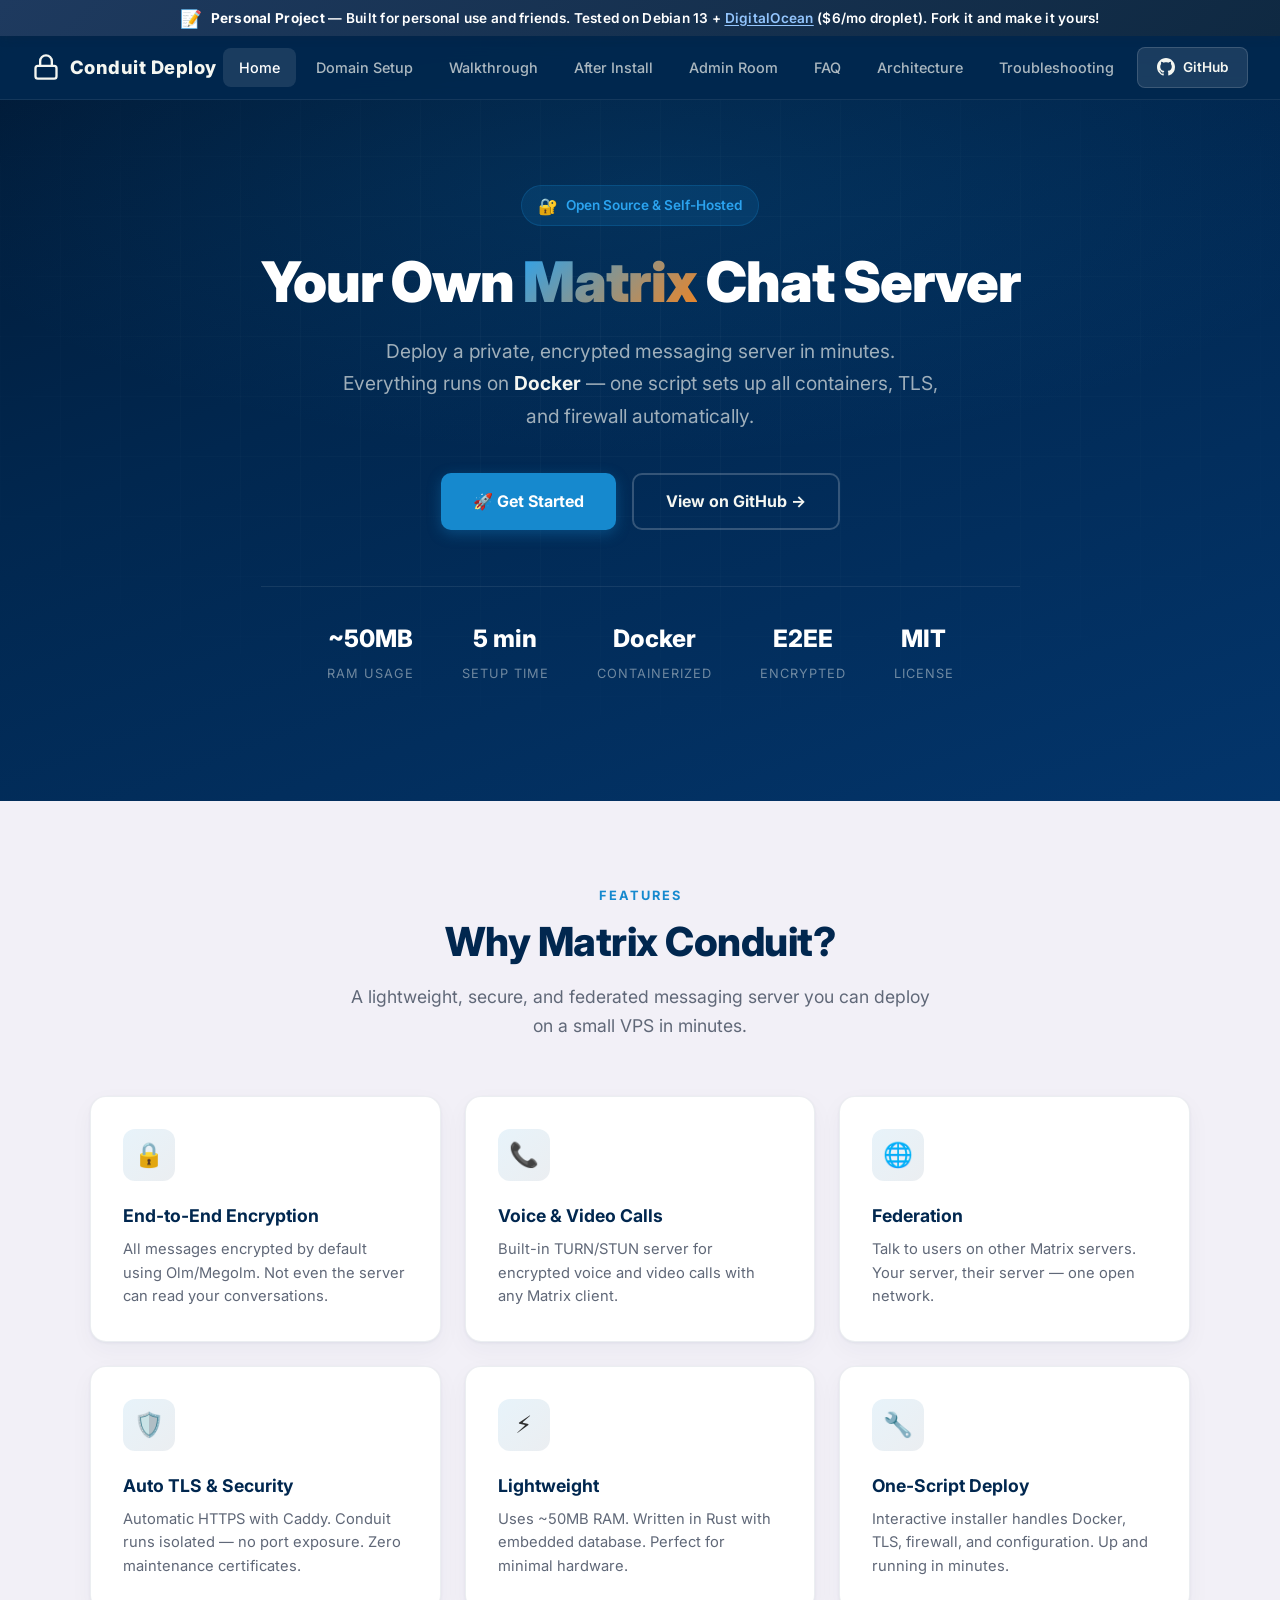
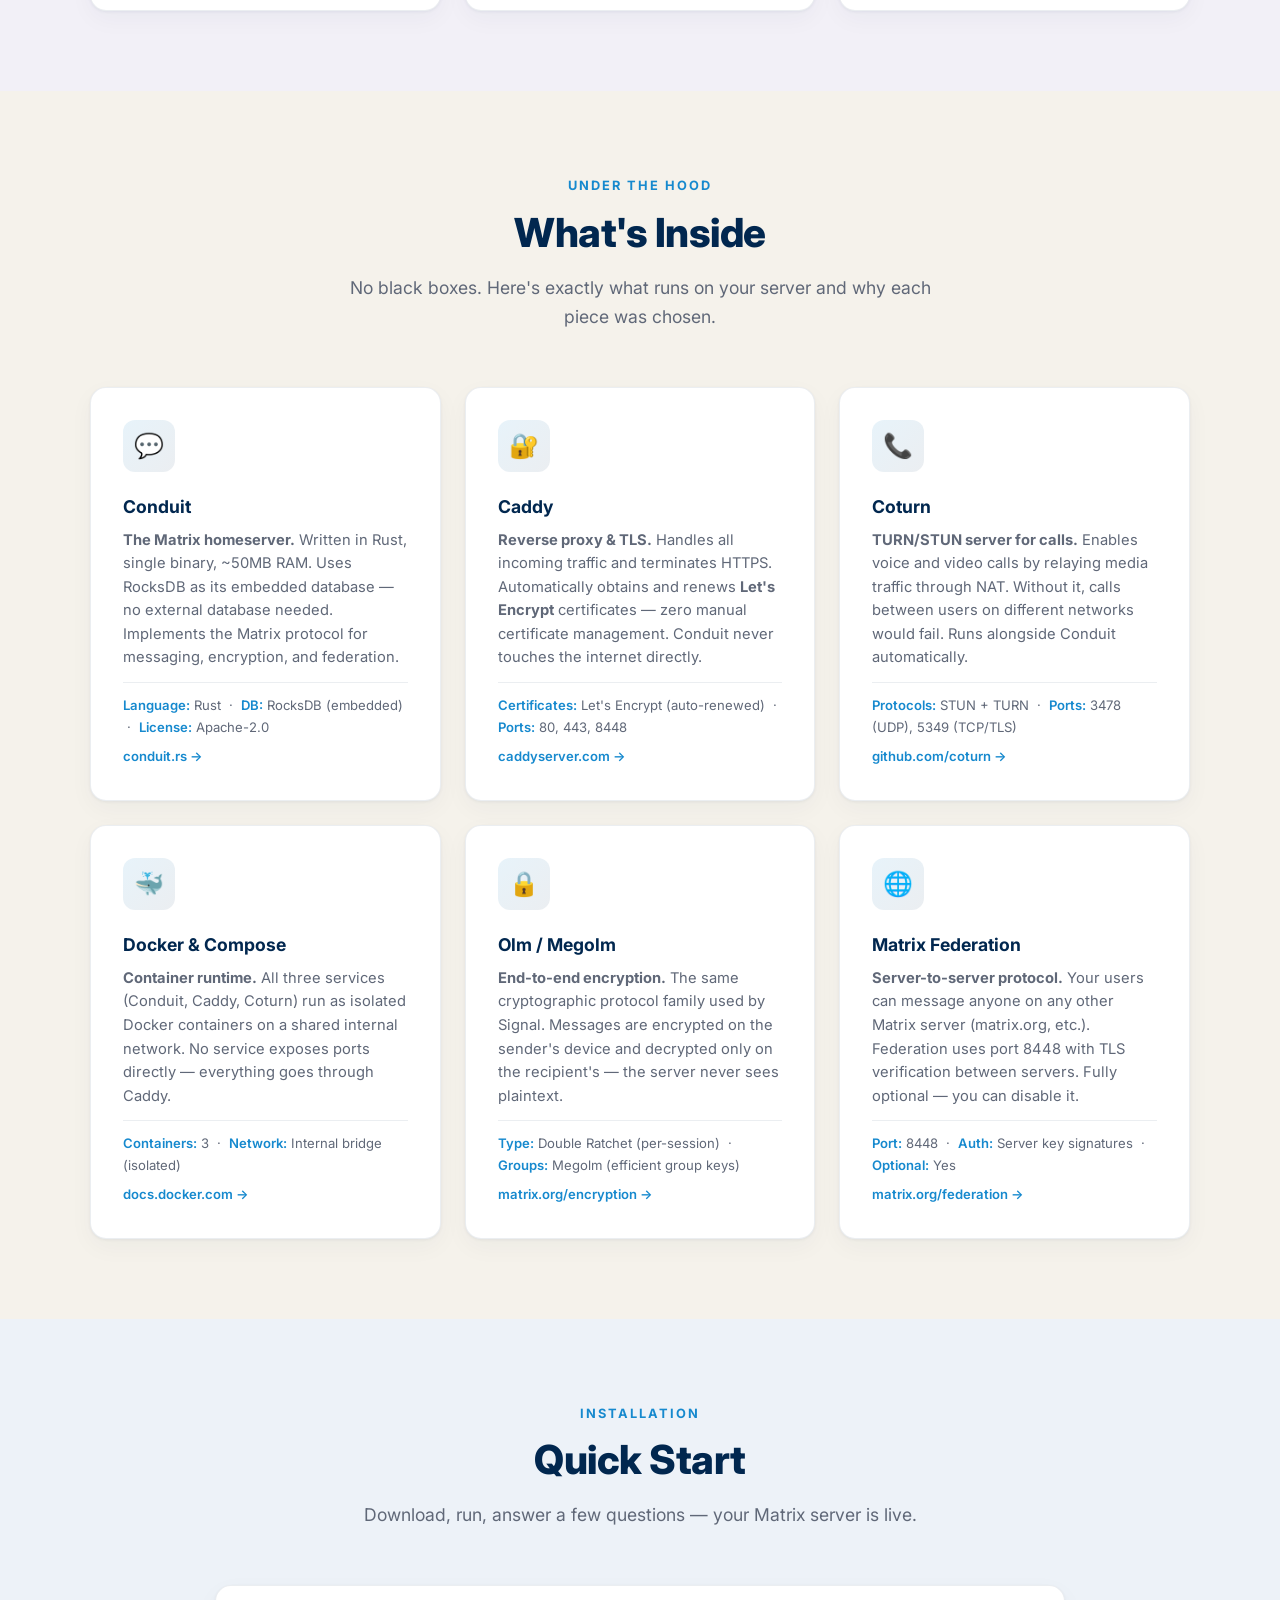
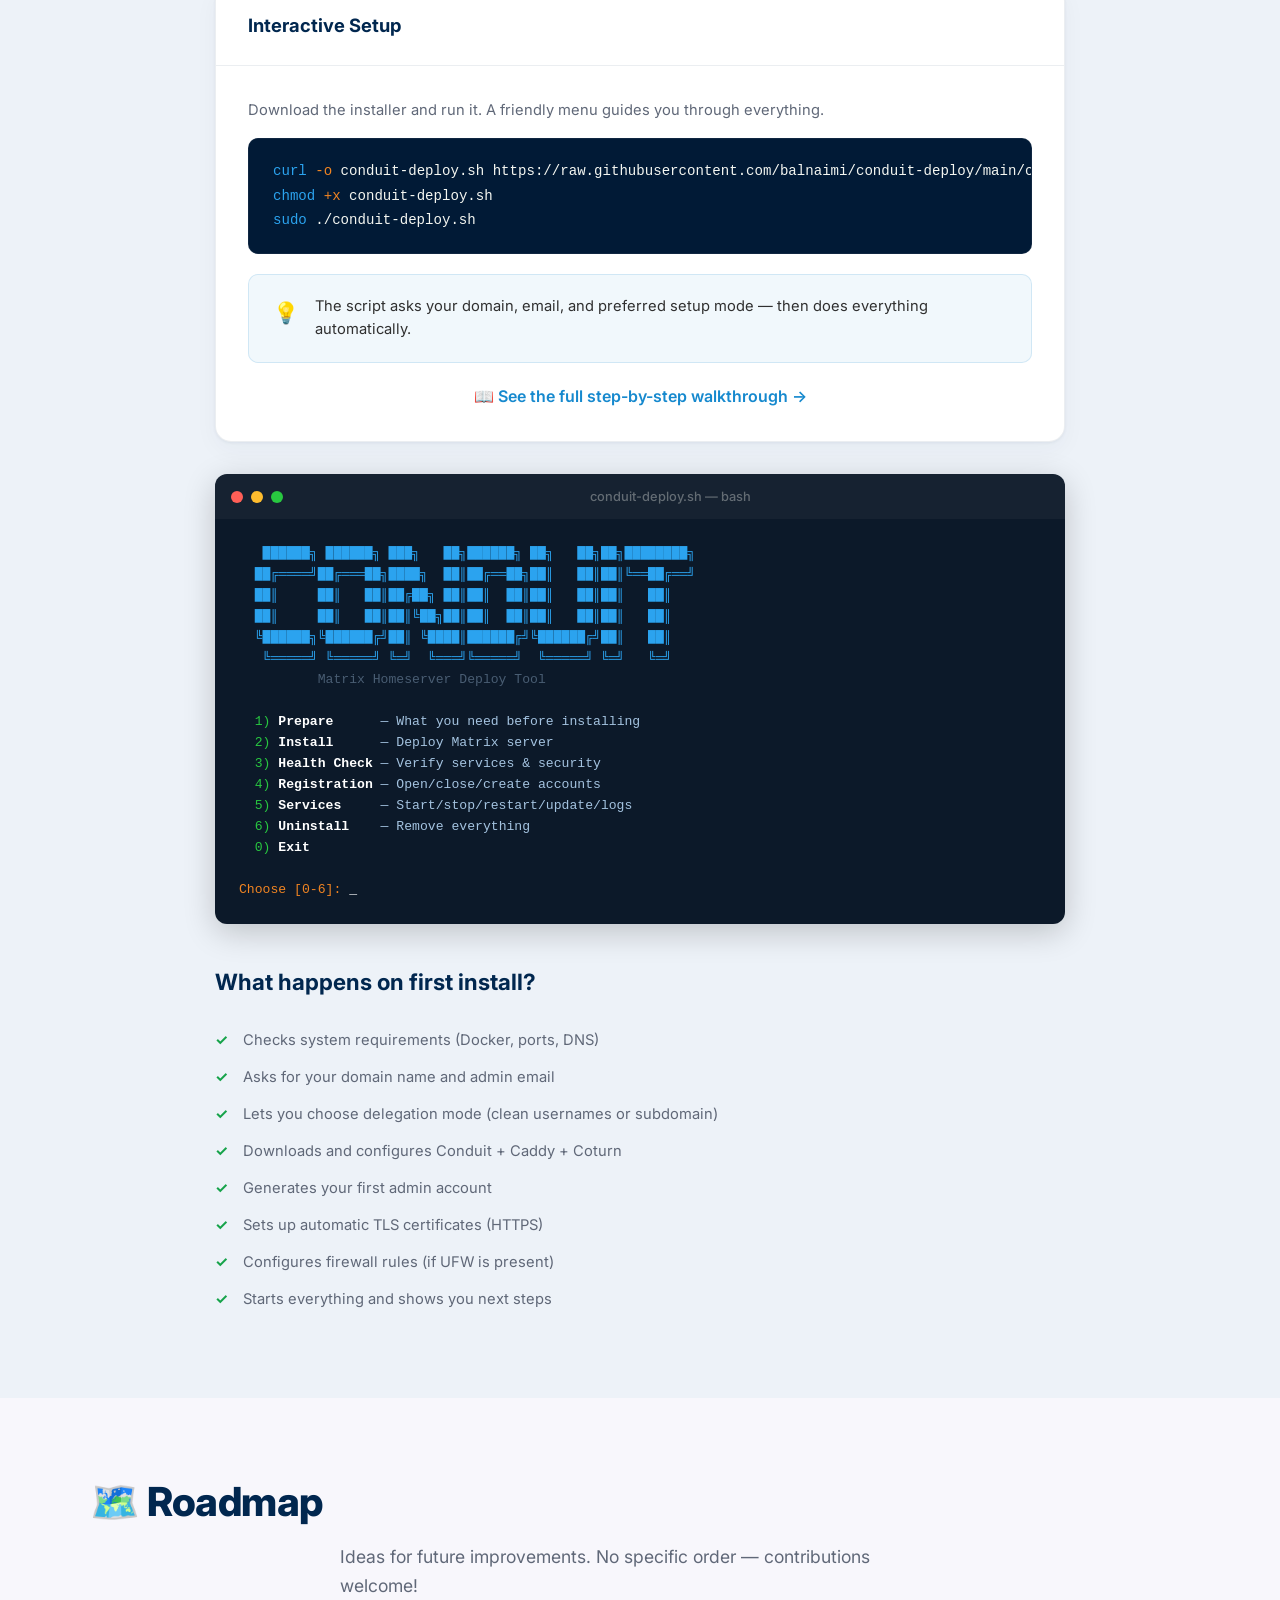
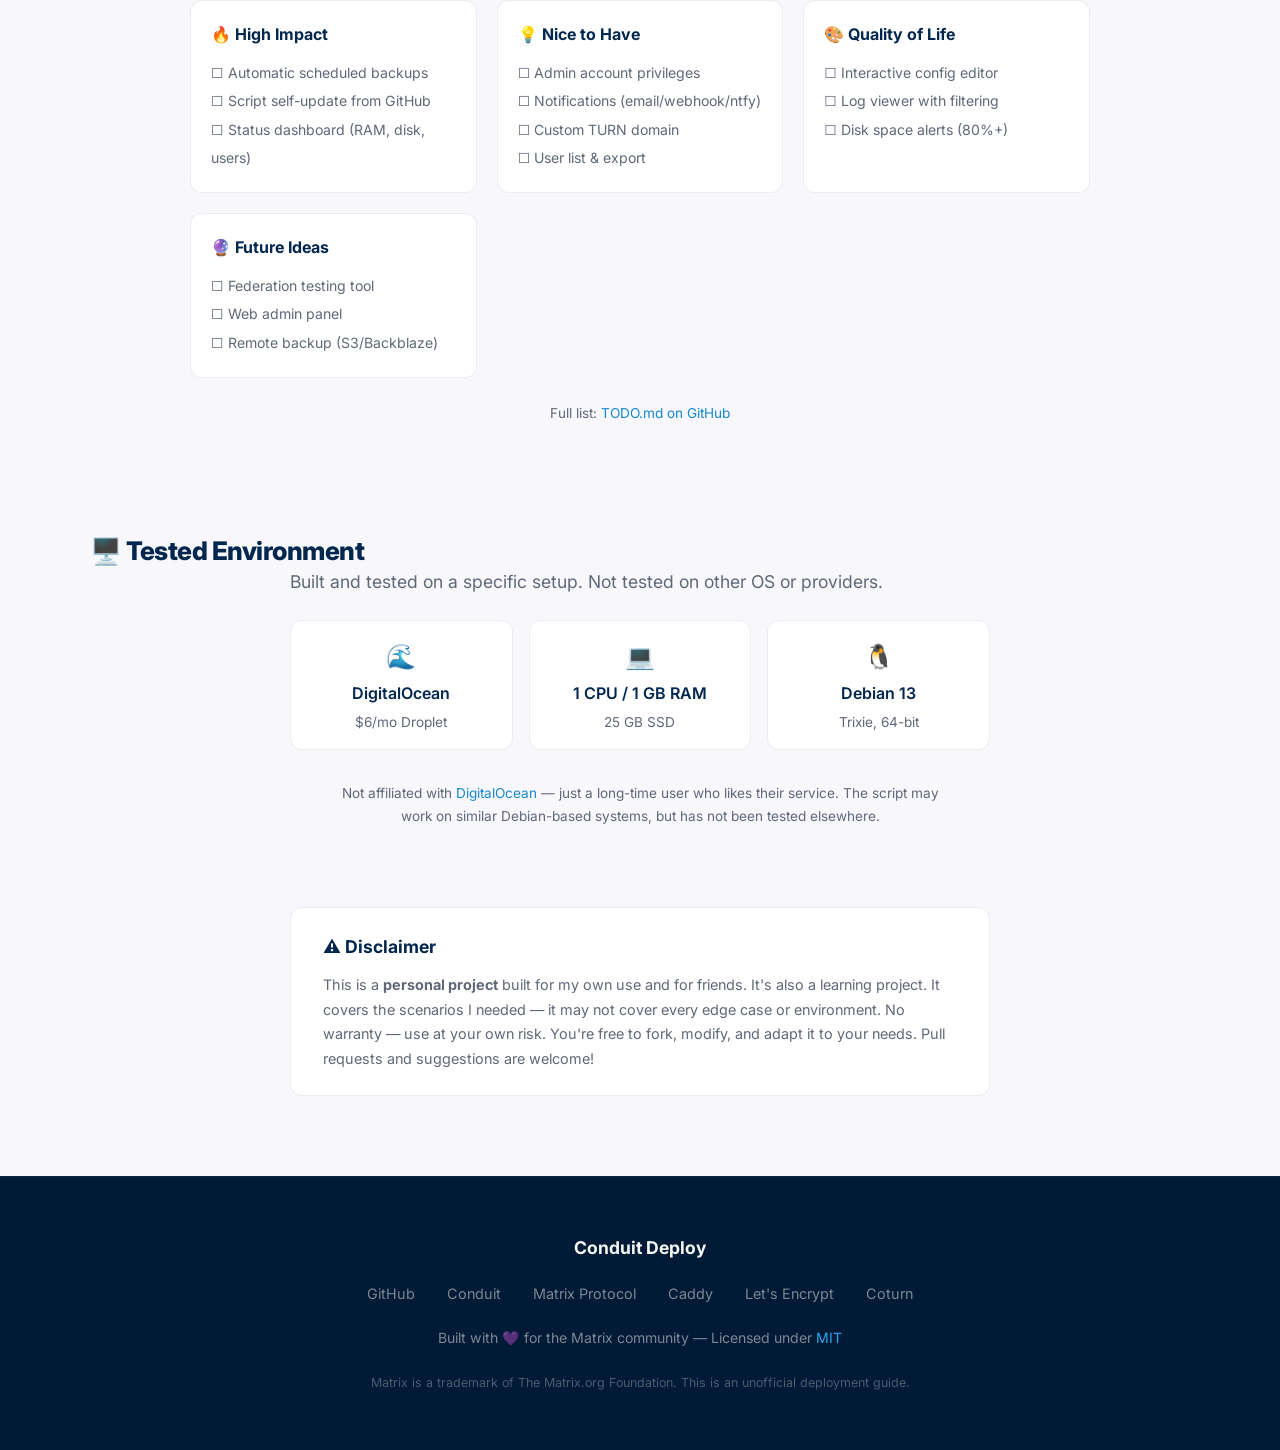
==== commit 55dfe1f5: "feat: replace Registration menu with Admin Room management BREAKING: Registration menu (option 4) re" ====
--- a/docs/index.html
+++ b/docs/index.html
@@ -30,6 +30,7 @@
     <a href="domain.html">Domain Setup</a>
     <a href="walkthrough.html">Walkthrough</a>
     <a href="after-install.html">After Install</a>
+    <a href="admin.html">Admin Room</a>
     <a href="faq.html">FAQ</a>
     <a href="architecture.html">Architecture</a>
     <a href="troubleshooting.html">Troubleshooting</a>
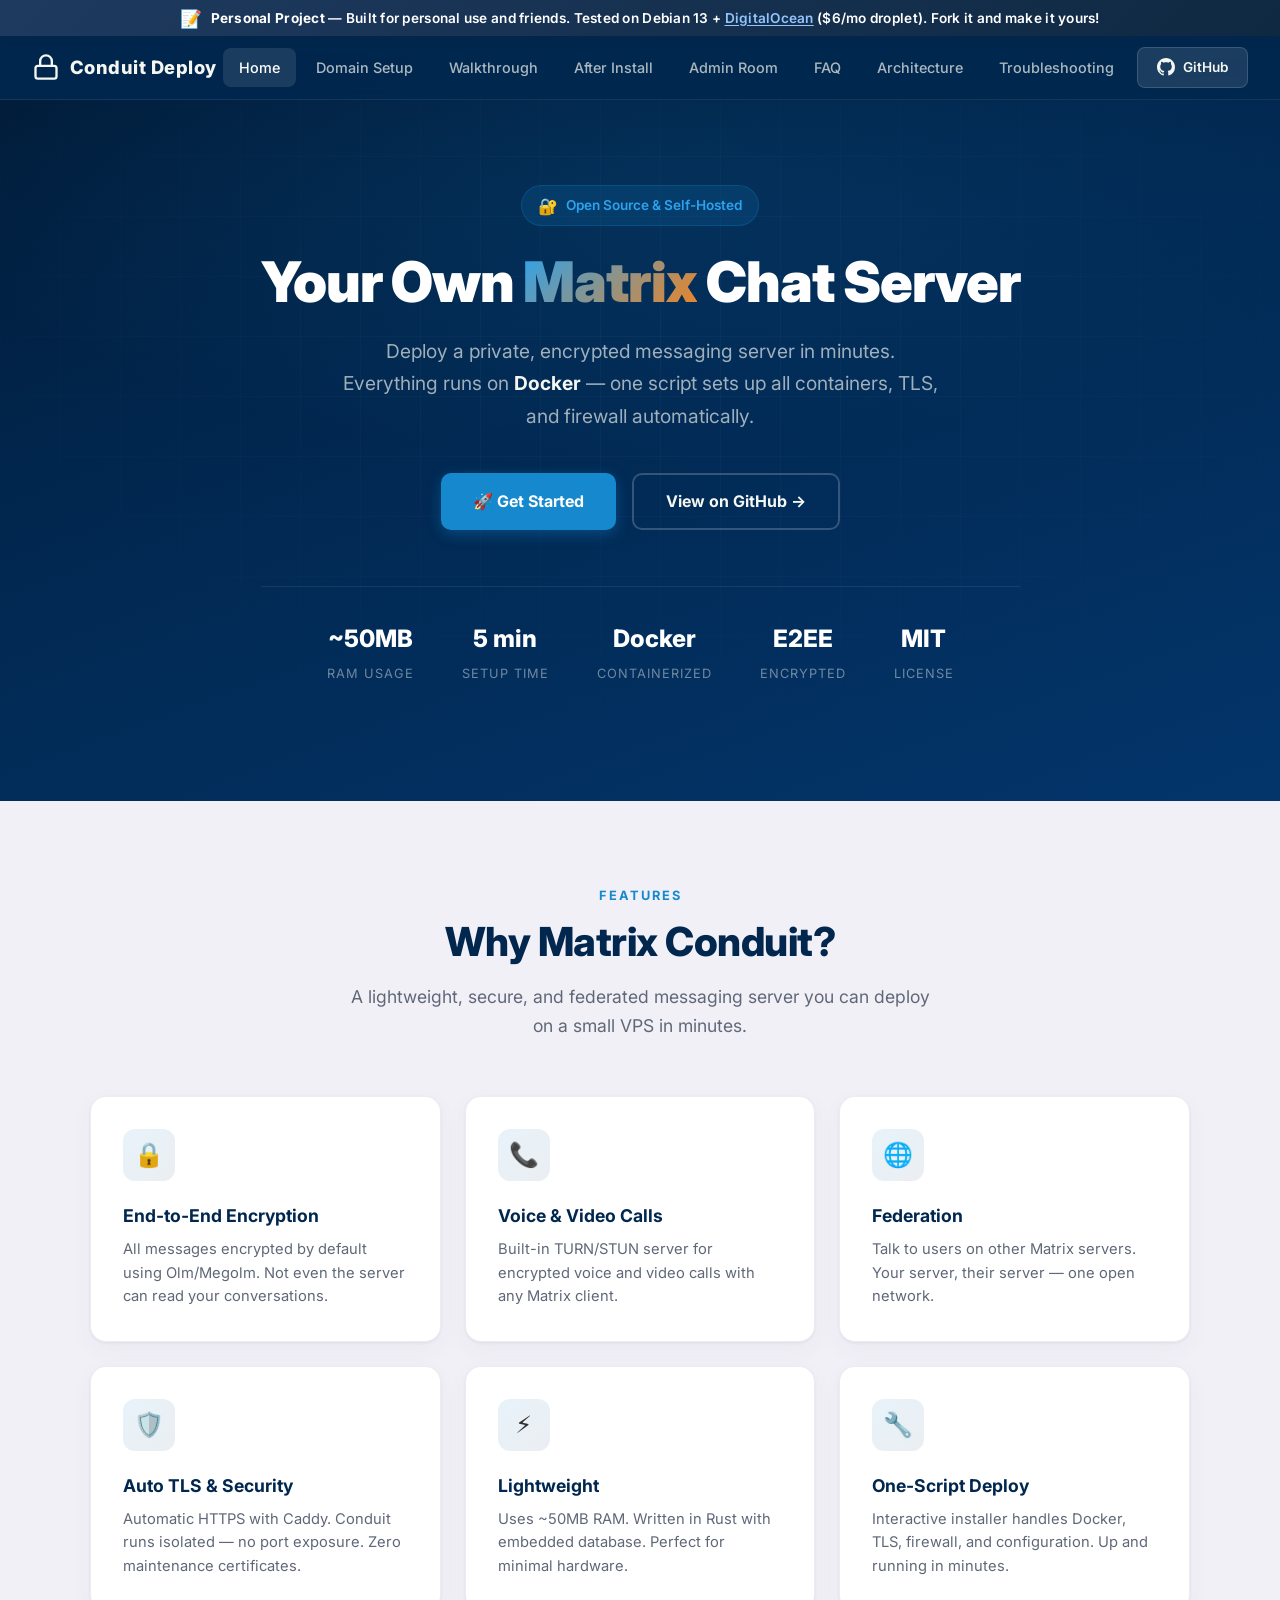
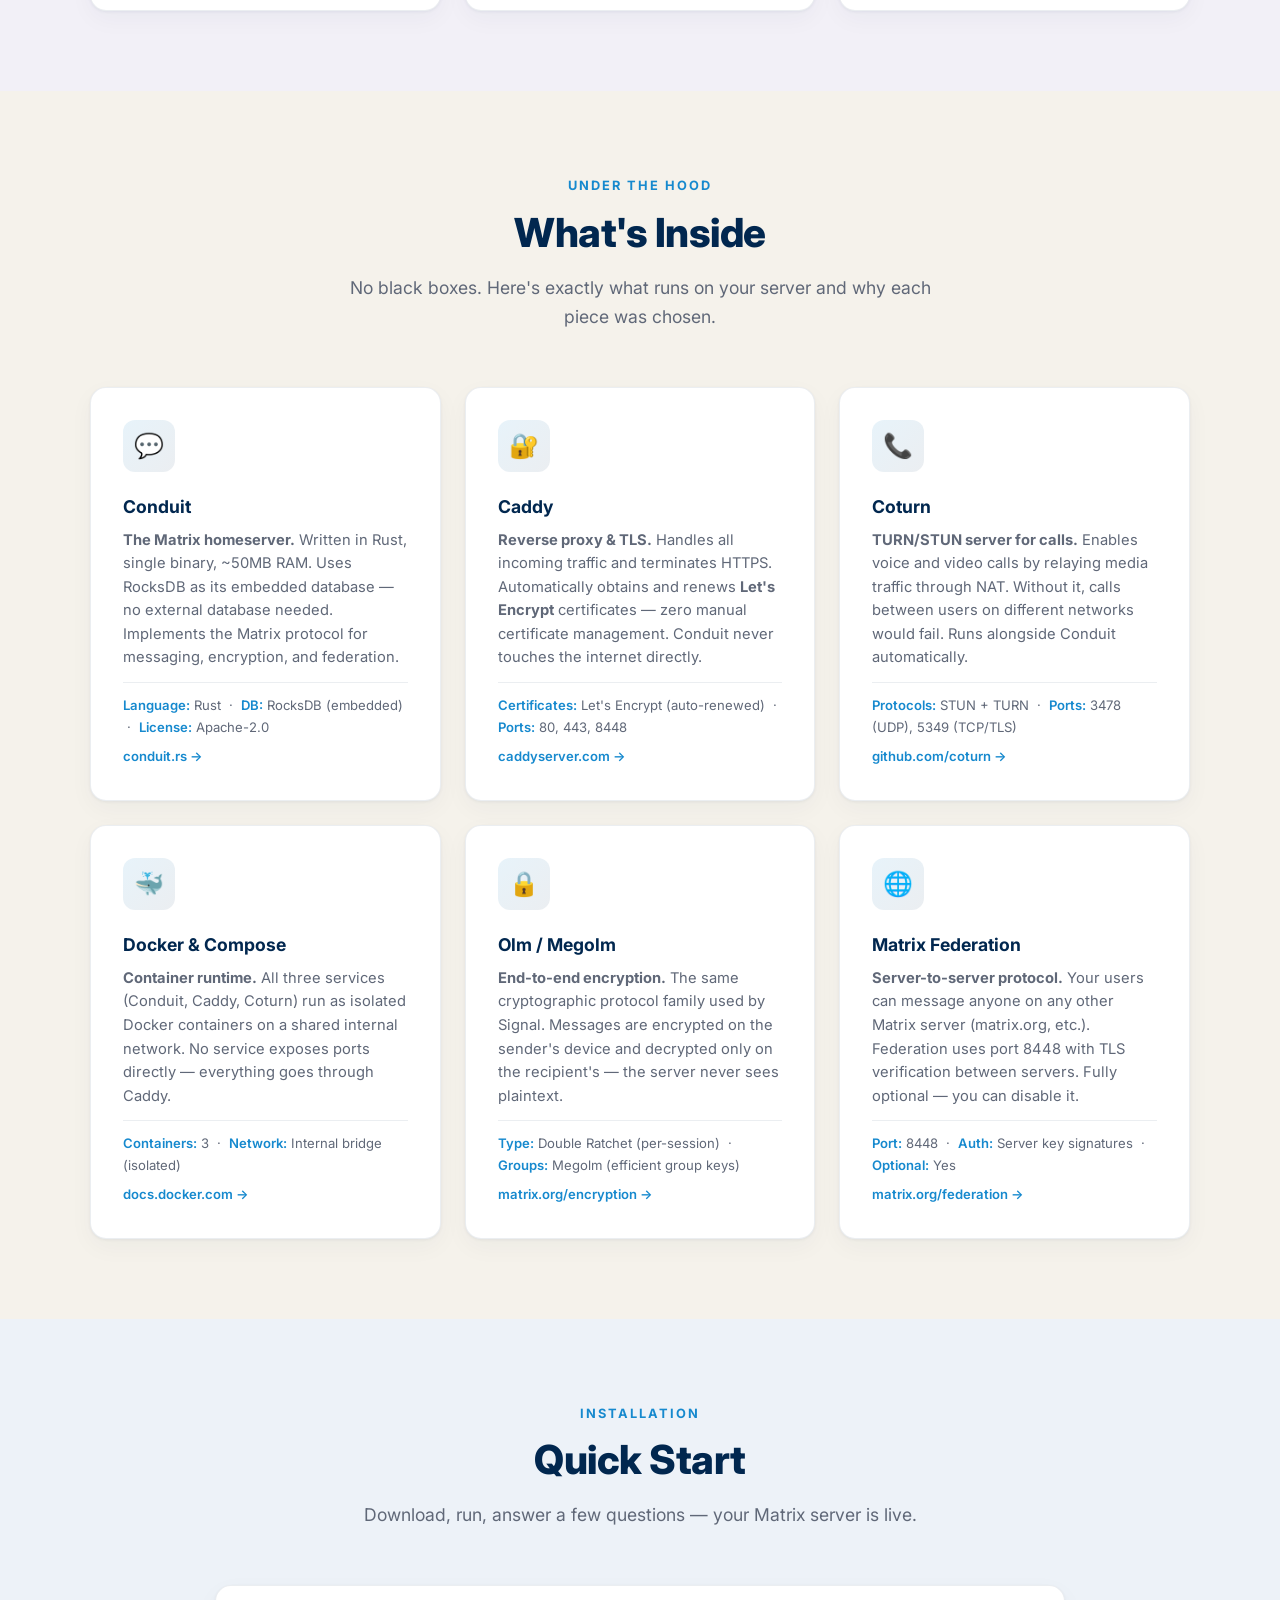
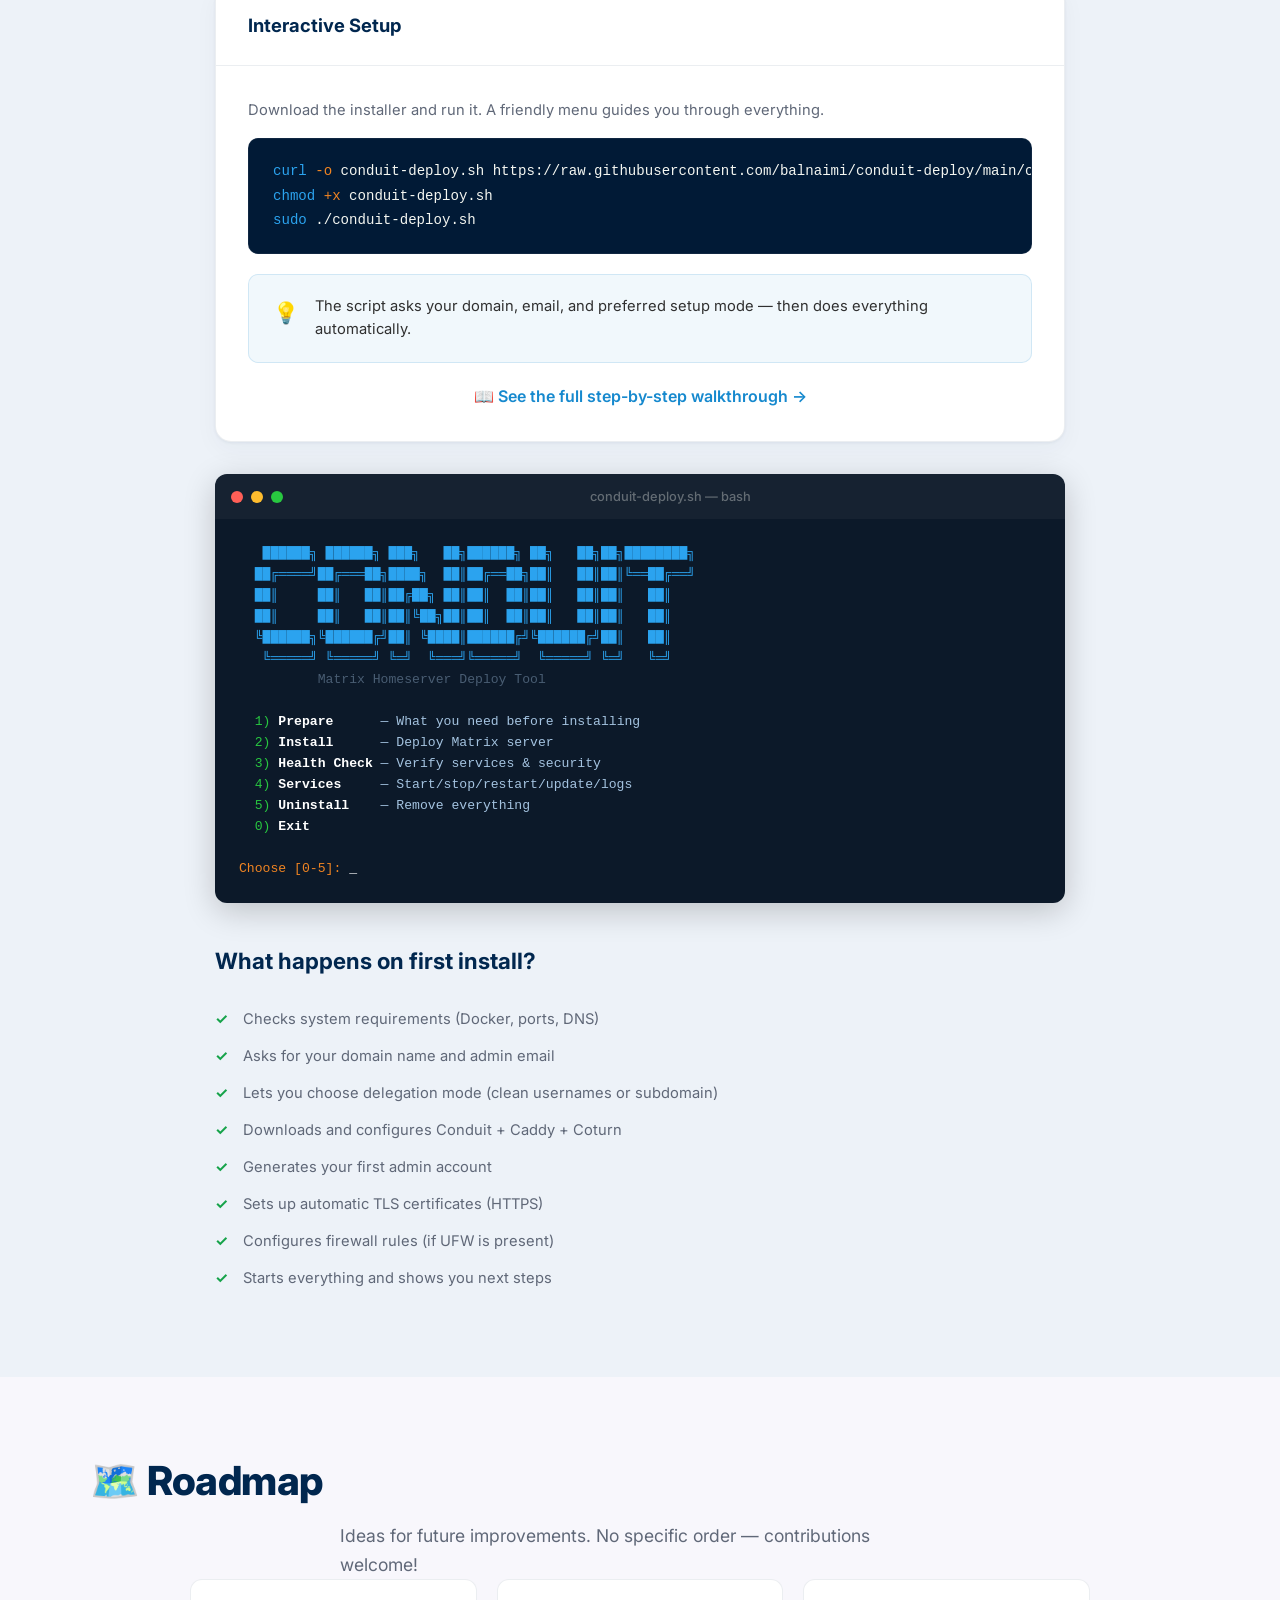
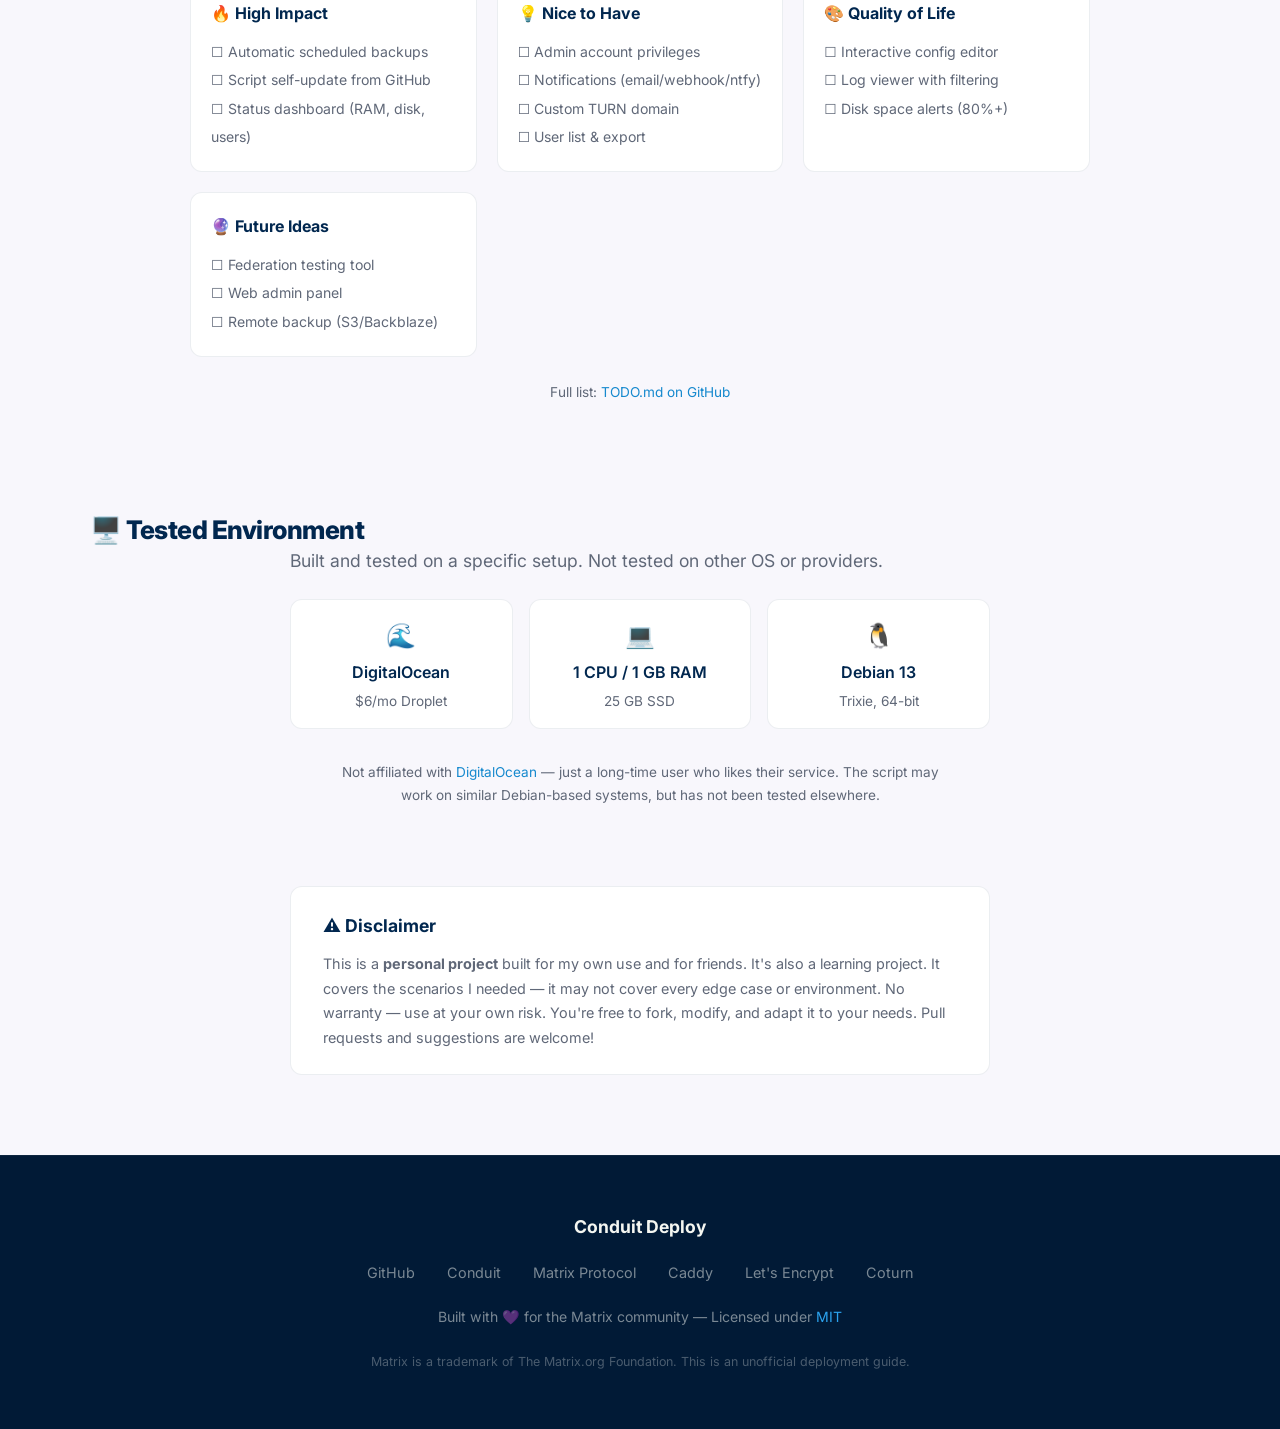
==== commit a2a000fc: "docs: fix outdated menu references and improve terminology consistency - Updated main menu from 6 to" ====
--- a/docs/index.html
+++ b/docs/index.html
@@ -244,12 +244,11 @@
   <span class="t-green">1)</span> <span class="t-white">Prepare</span>      — What you need before installing
   <span class="t-green">2)</span> <span class="t-white">Install</span>      — Deploy Matrix server
   <span class="t-green">3)</span> <span class="t-white">Health Check</span> — Verify services & security
-  <span class="t-green">4)</span> <span class="t-white">Registration</span> — Open/close/create accounts
-  <span class="t-green">5)</span> <span class="t-white">Services</span>     — Start/stop/restart/update/logs
-  <span class="t-green">6)</span> <span class="t-white">Uninstall</span>    — Remove everything
+  <span class="t-green">4)</span> <span class="t-white">Services</span>     — Start/stop/restart/update/logs
+  <span class="t-green">5)</span> <span class="t-white">Uninstall</span>    — Remove everything
   <span class="t-green">0)</span> <span class="t-white">Exit</span>
 
-<span class="t-orange">Choose [0-6]:</span> <span class="t-white">_</span></div>
+<span class="t-orange">Choose [0-5]:</span> <span class="t-white">_</span></div>
     </div>
 
     <h3 class="subtitle">What happens on first install?</h3>
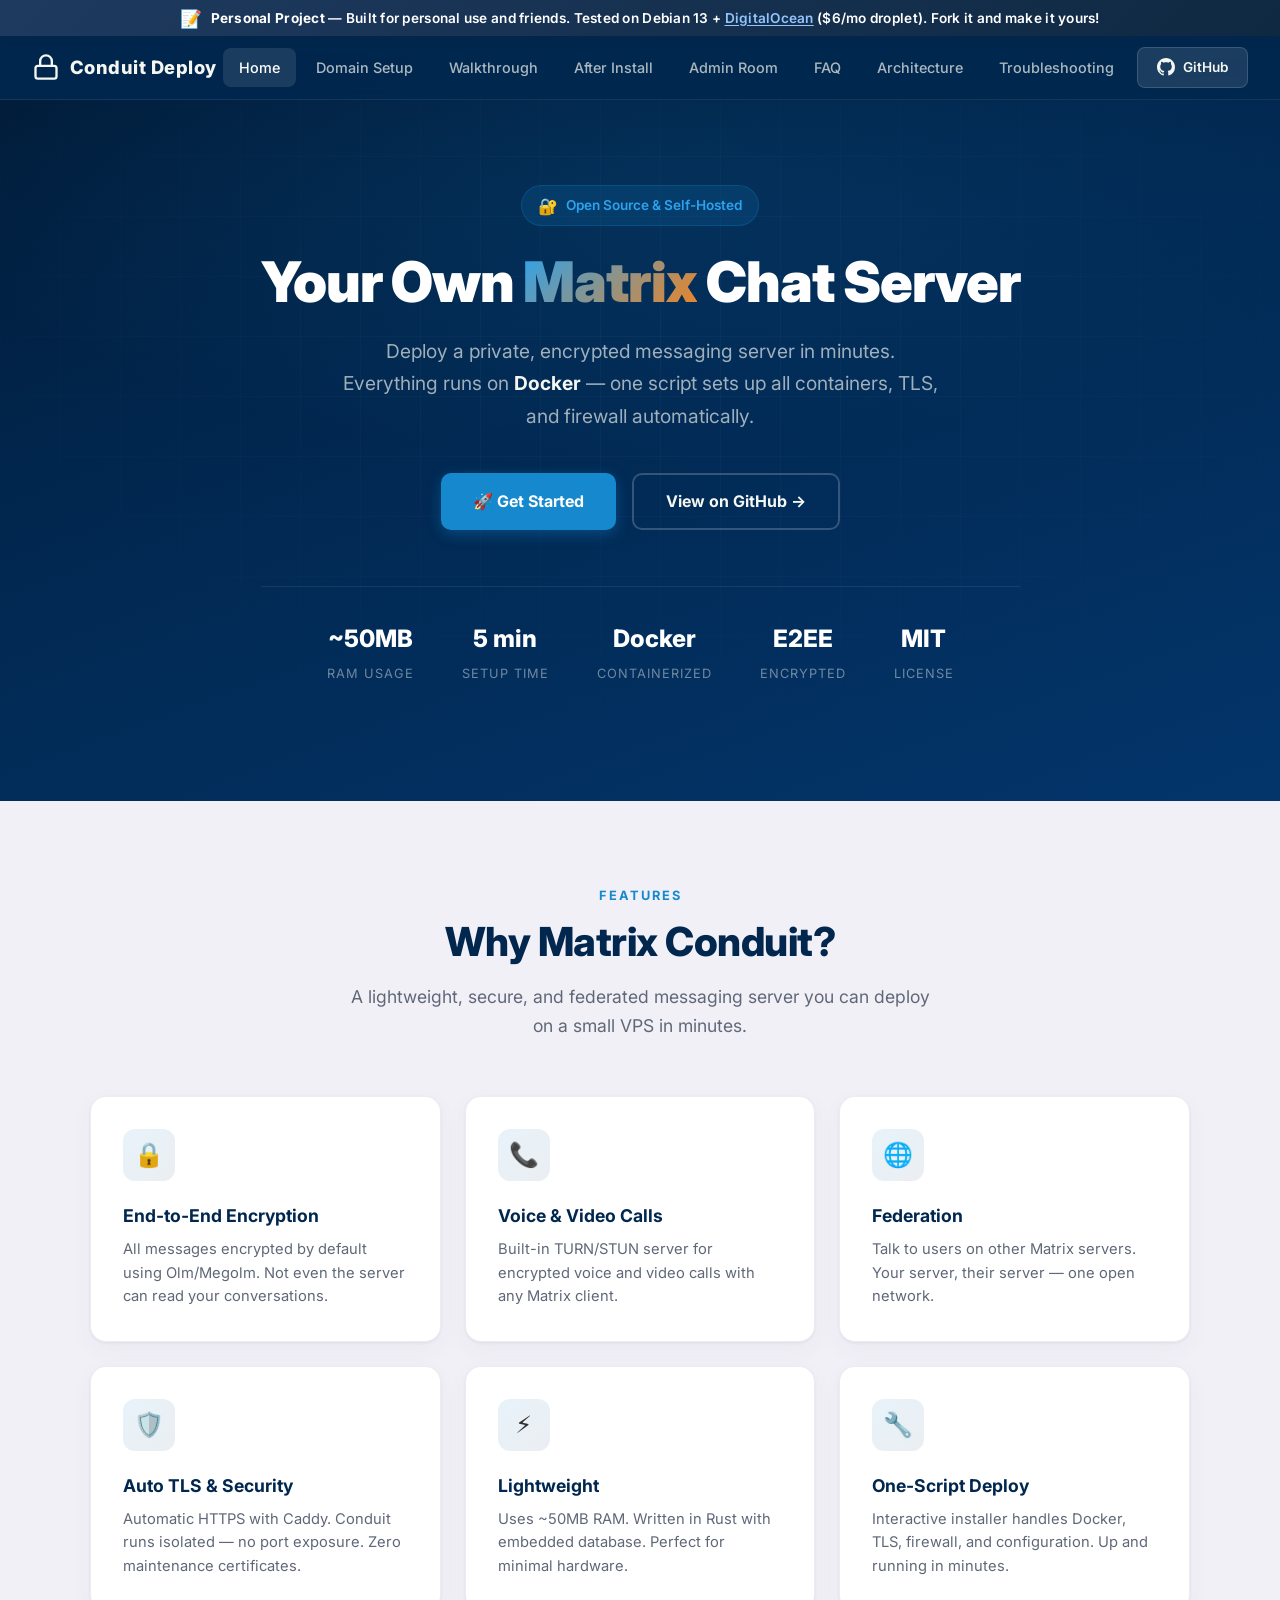
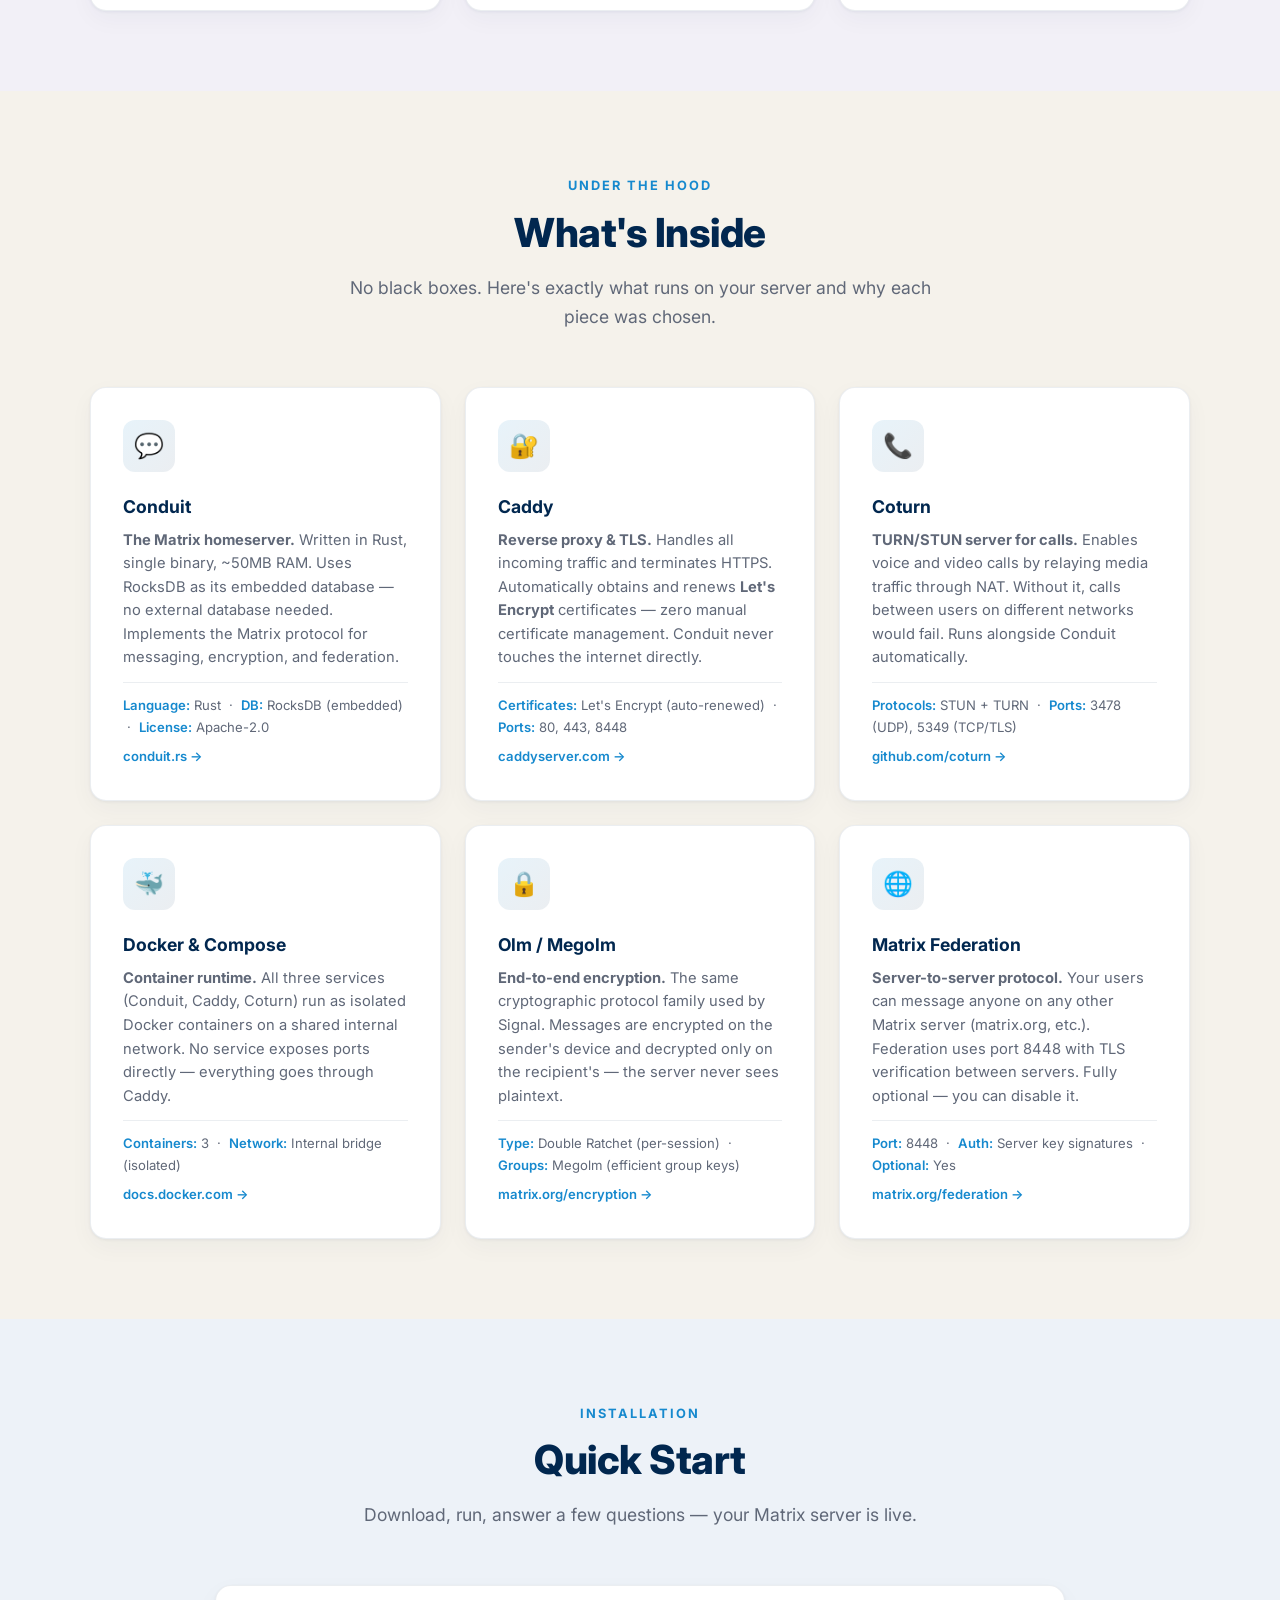
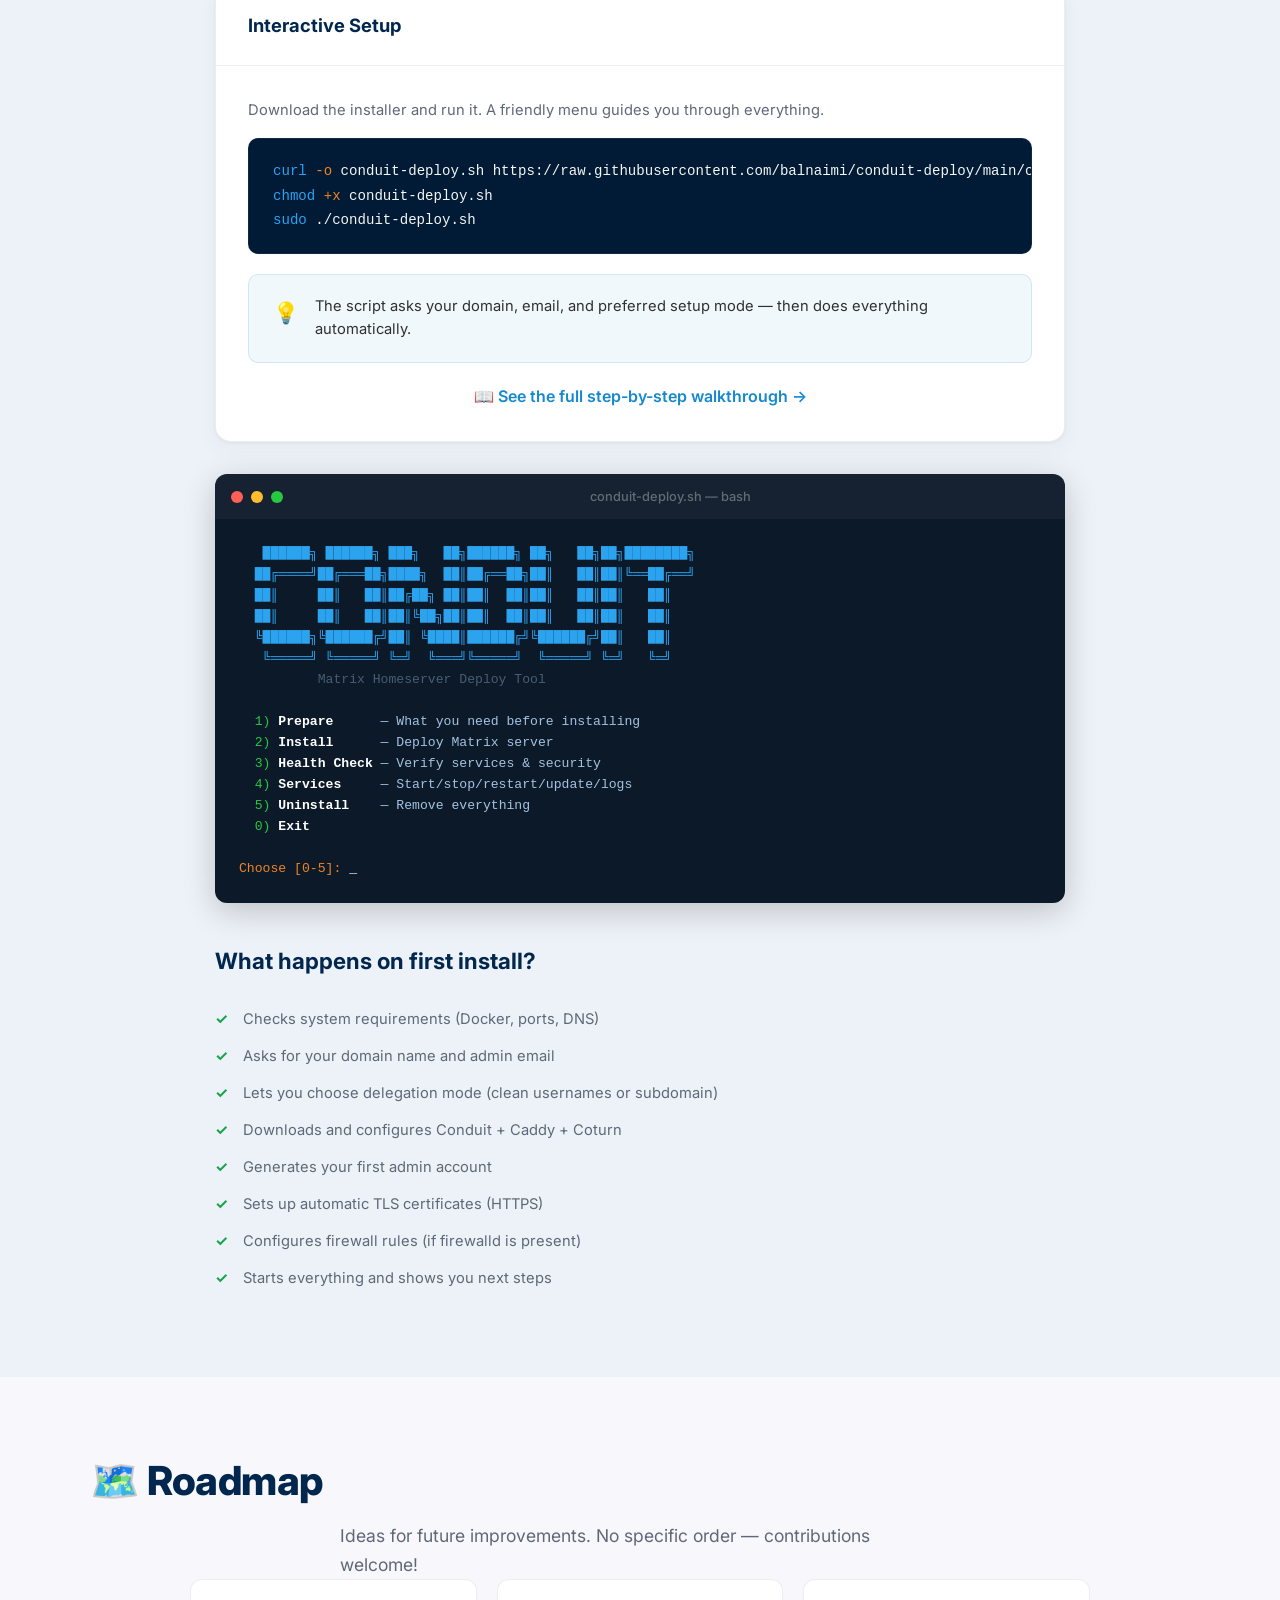
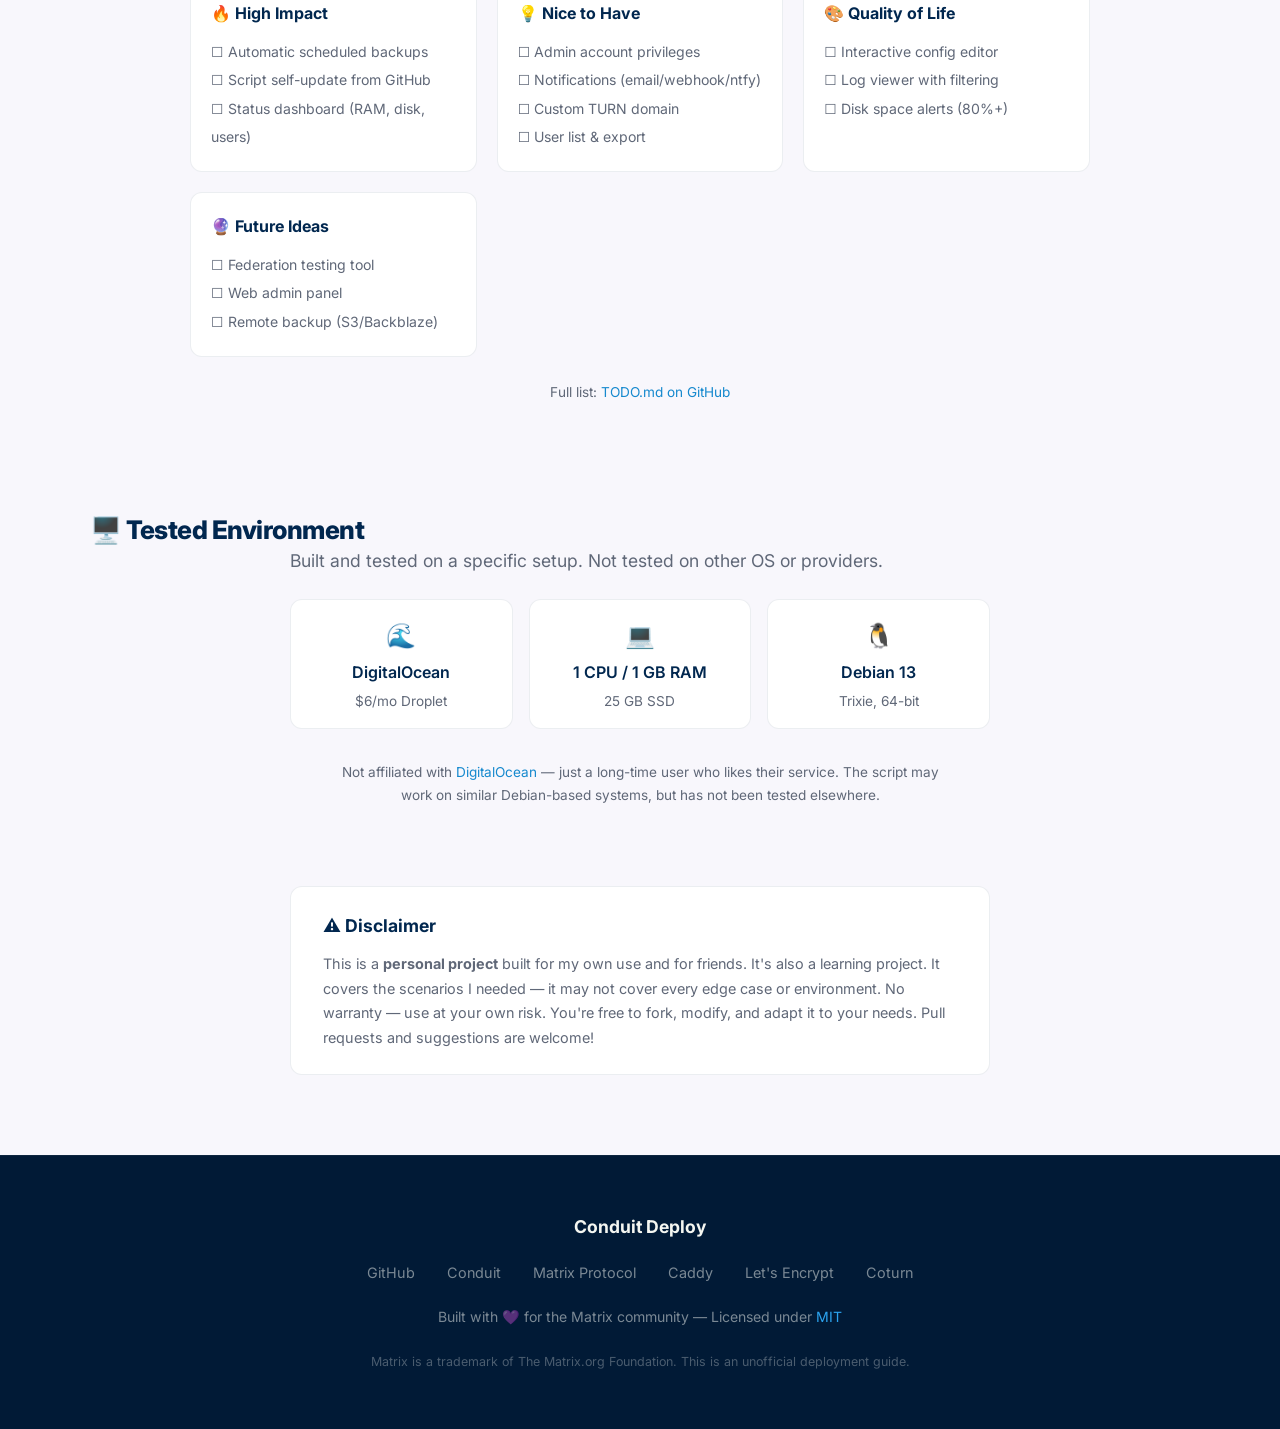
==== commit dbeff214: "fix: update HTML docs for firewalld migration Replace all UFW/iptables/conduit-iptables references i" ====
--- a/docs/index.html
+++ b/docs/index.html
@@ -259,7 +259,7 @@
       <li>Downloads and configures Conduit + Caddy + Coturn</li>
       <li>Generates your first admin account</li>
       <li>Sets up automatic TLS certificates (HTTPS)</li>
-      <li>Configures firewall rules (if UFW is present)</li>
+      <li>Configures firewall rules (if firewalld is present)</li>
       <li>Starts everything and shows you next steps</li>
     </ul>
   </div>
